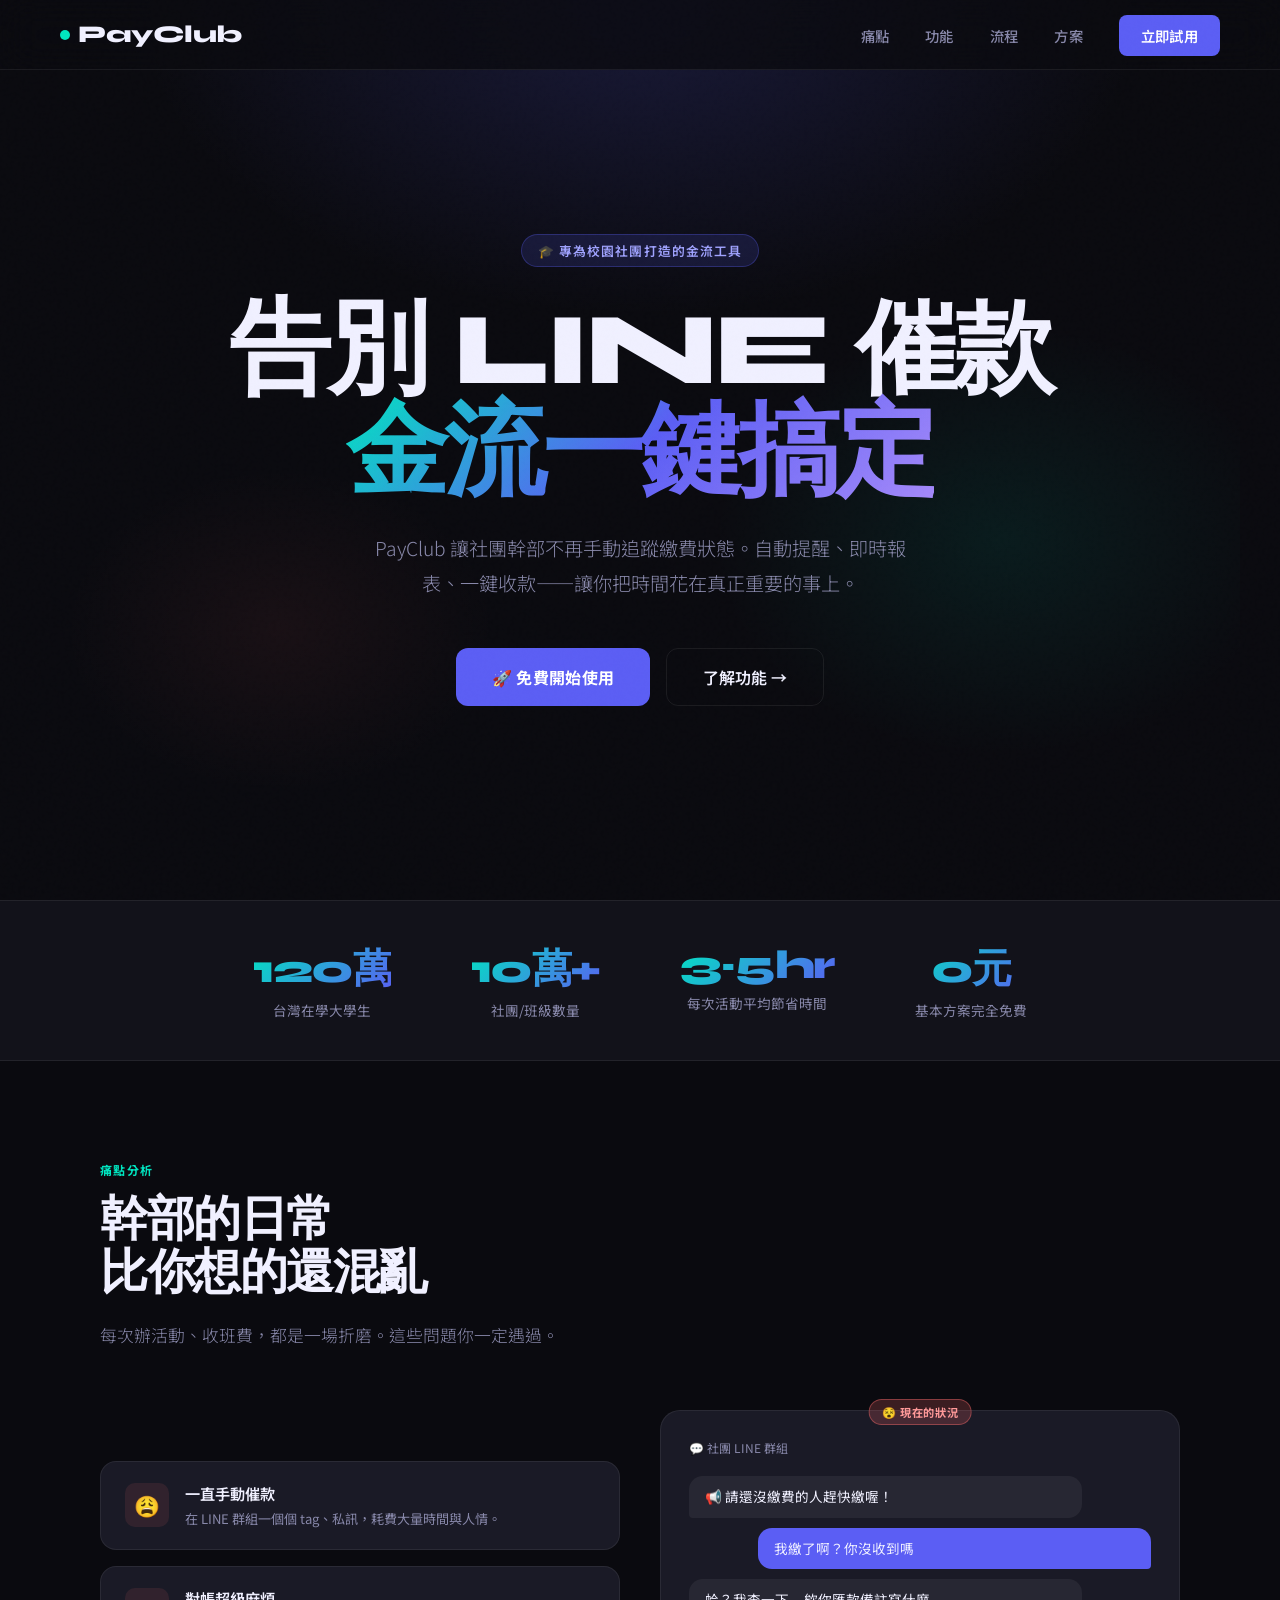
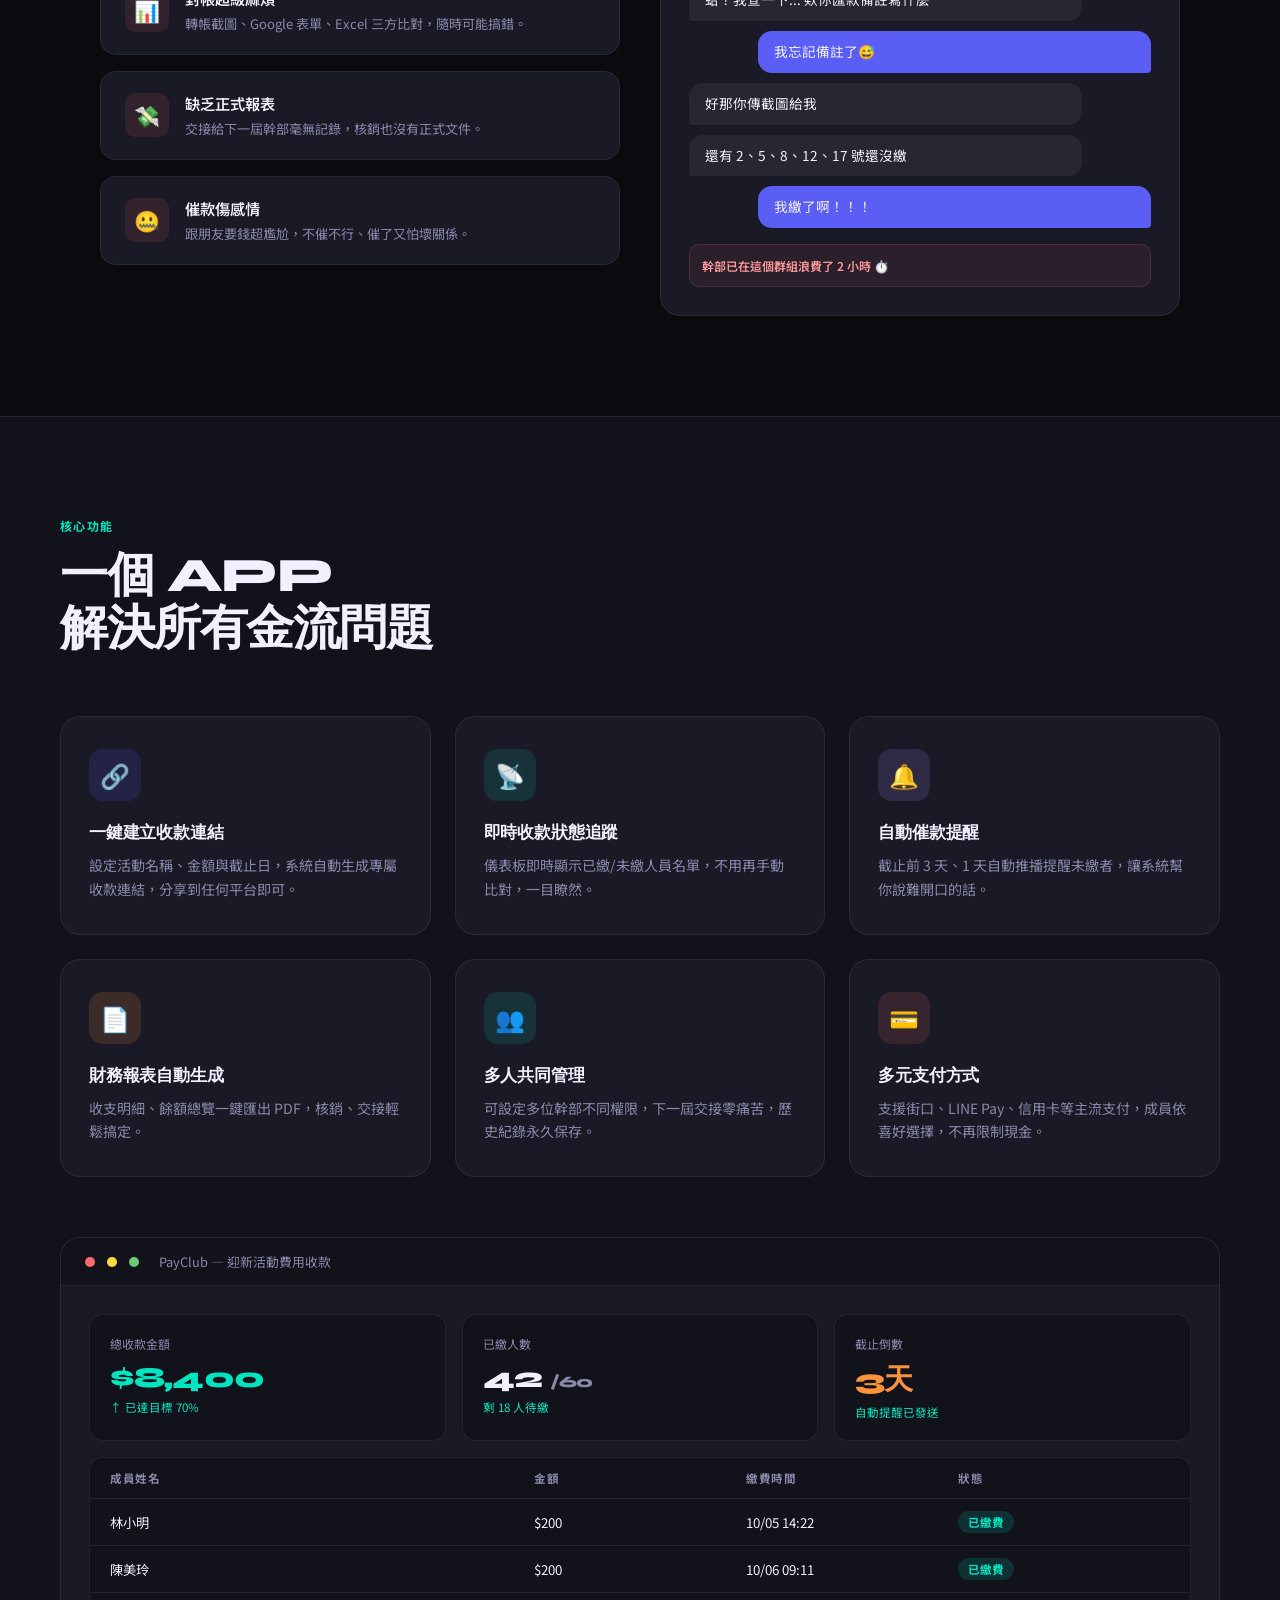
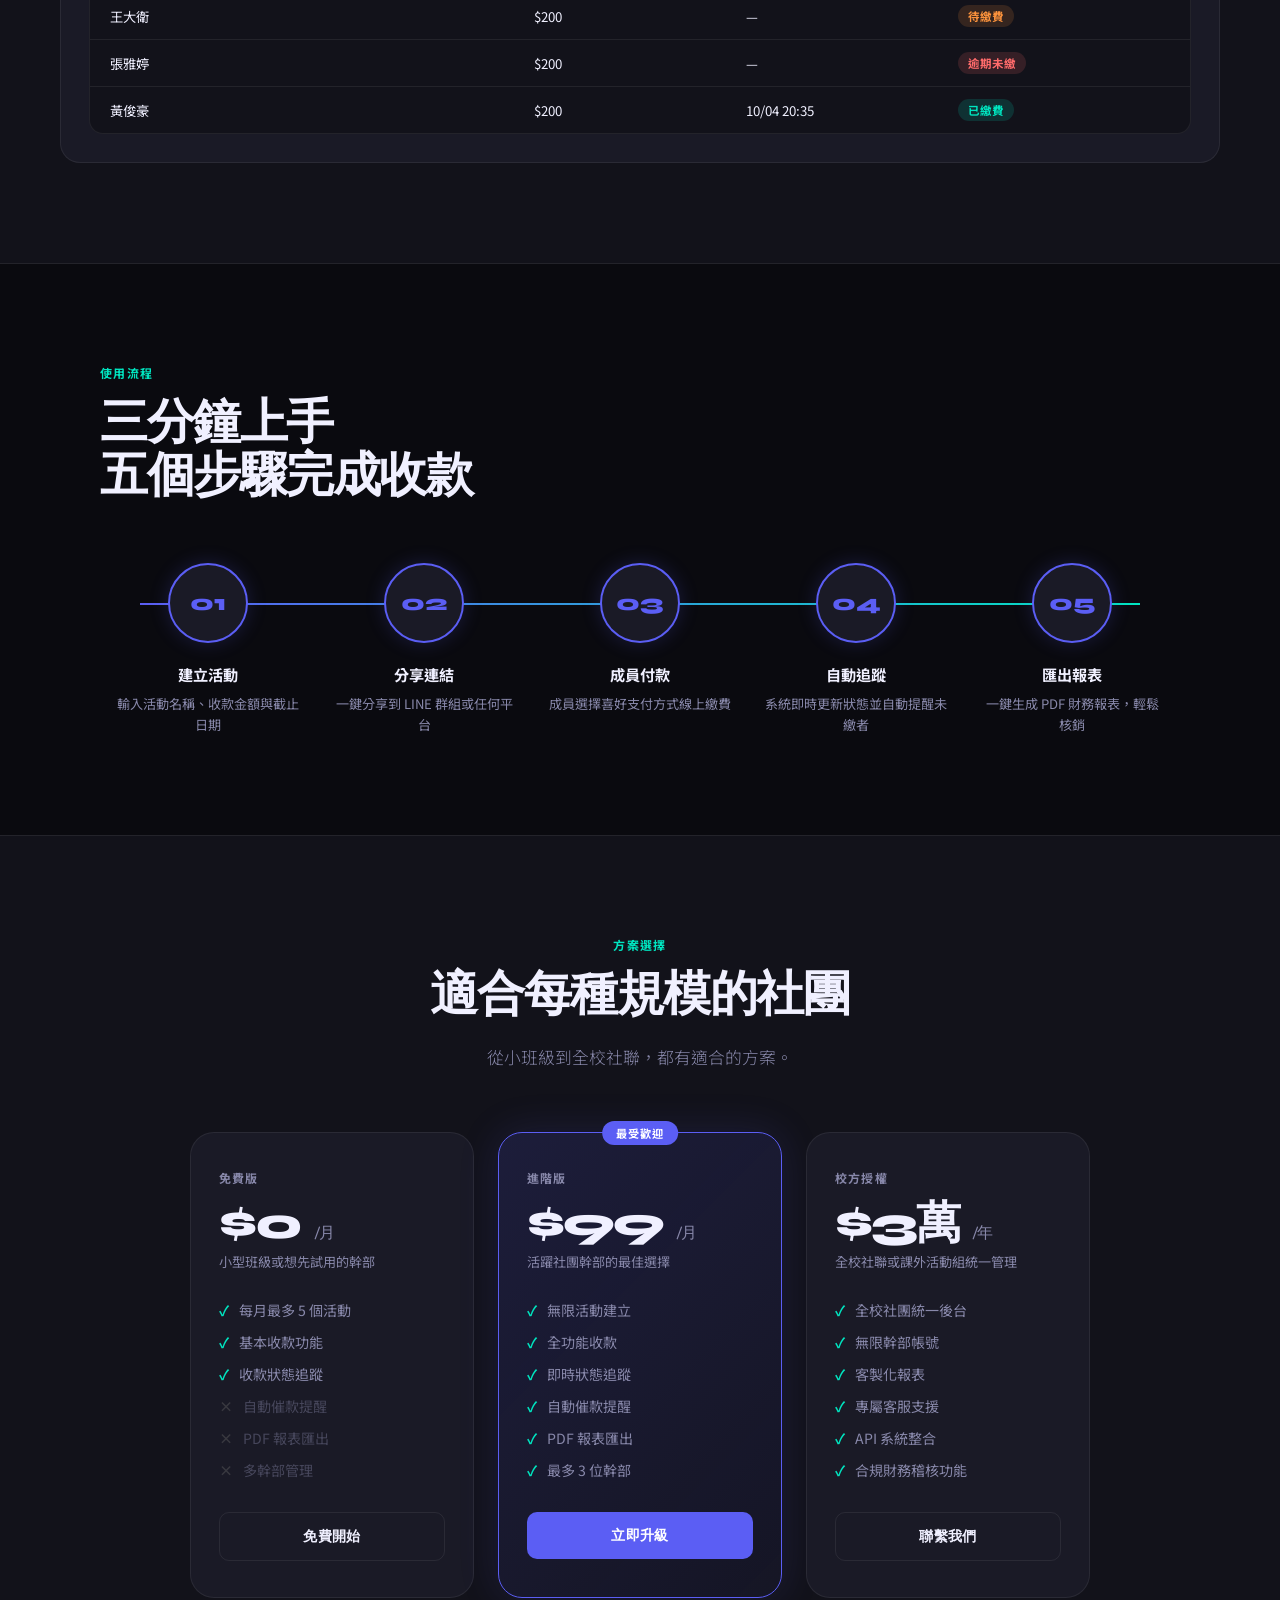
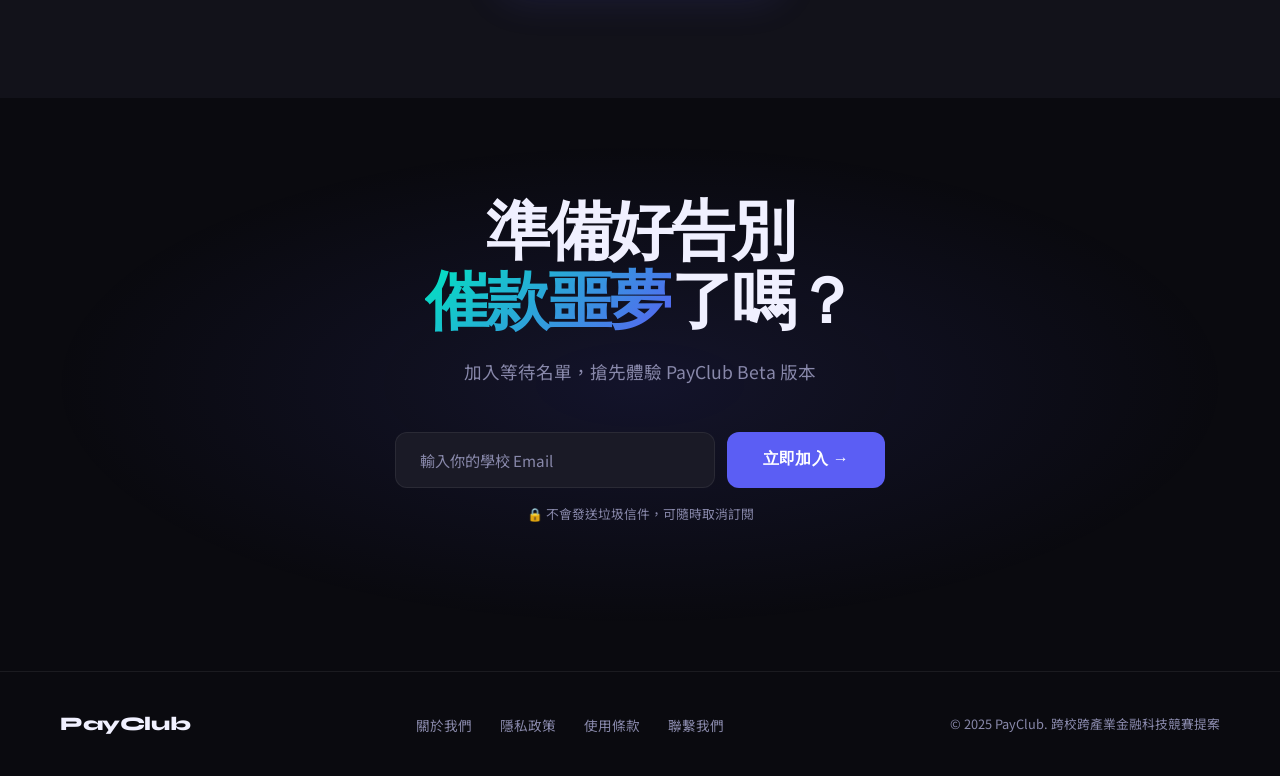
==== index.html @ dec91dd1 "Rename payclub.html to index.html" ====
<!DOCTYPE html>
<html lang="zh-TW">
<head>
<meta charset="UTF-8">
<meta name="viewport" content="width=device-width, initial-scale=1.0">
<title>PayClub — 校園團體金流管理</title>
<link href="https://fonts.googleapis.com/css2?family=Syne:wght@400;600;700;800&family=Noto+Sans+TC:wght@300;400;500;700&display=swap" rel="stylesheet">
<style>
  :root {
    --bg: #0a0a0f;
    --surface: #12121a;
    --card: #1a1a26;
    --accent: #5b5ef4;
    --accent2: #00e5c0;
    --accent3: #ff6b6b;
    --text: #f0f0ff;
    --muted: #8888aa;
    --border: rgba(255,255,255,0.07);
  }

  * { margin: 0; padding: 0; box-sizing: border-box; }

  html { scroll-behavior: smooth; }

  body {
    background: var(--bg);
    color: var(--text);
    font-family: 'Noto Sans TC', sans-serif;
    overflow-x: hidden;
  }

  /* ── NOISE OVERLAY ── */
  body::before {
    content: '';
    position: fixed;
    inset: 0;
    background-image: url("data:image/svg+xml,%3Csvg viewBox='0 0 256 256' xmlns='http://www.w3.org/2000/svg'%3E%3Cfilter id='noise'%3E%3CfeTurbulence type='fractalNoise' baseFrequency='0.9' numOctaves='4' stitchTiles='stitch'/%3E%3C/filter%3E%3Crect width='100%25' height='100%25' filter='url(%23noise)' opacity='0.04'/%3E%3C/svg%3E");
    pointer-events: none;
    z-index: 9999;
    opacity: 0.4;
  }

  /* ── NAV ── */
  nav {
    position: fixed;
    top: 0; left: 0; right: 0;
    z-index: 100;
    display: flex;
    align-items: center;
    justify-content: space-between;
    padding: 20px 60px;
    background: rgba(10,10,15,0.8);
    backdrop-filter: blur(20px);
    border-bottom: 1px solid var(--border);
  }

  .logo {
    font-family: 'Syne', sans-serif;
    font-weight: 800;
    font-size: 1.5rem;
    letter-spacing: -0.02em;
    display: flex;
    align-items: center;
    gap: 8px;
  }

  .logo-dot {
    width: 10px; height: 10px;
    background: var(--accent2);
    border-radius: 50%;
    animation: pulse 2s ease-in-out infinite;
  }

  @keyframes pulse {
    0%, 100% { transform: scale(1); opacity: 1; }
    50% { transform: scale(1.4); opacity: 0.7; }
  }

  nav ul {
    display: flex;
    gap: 36px;
    list-style: none;
  }

  nav a {
    color: var(--muted);
    text-decoration: none;
    font-size: 0.9rem;
    font-weight: 500;
    transition: color 0.2s;
    letter-spacing: 0.02em;
  }

  nav a:hover { color: var(--text); }

  .nav-cta {
    background: var(--accent);
    color: #fff !important;
    padding: 10px 22px;
    border-radius: 8px;
    font-weight: 600 !important;
    transition: background 0.2s, transform 0.15s !important;
  }

  .nav-cta:hover {
    background: #7b7ef8 !important;
    transform: translateY(-1px);
  }

  /* ── HERO ── */
  .hero {
    min-height: 100vh;
    display: flex;
    flex-direction: column;
    align-items: center;
    justify-content: center;
    text-align: center;
    padding: 120px 40px 80px;
    position: relative;
    overflow: hidden;
  }

  .hero-bg {
    position: absolute;
    inset: 0;
    background:
      radial-gradient(ellipse 60% 50% at 50% 0%, rgba(91,94,244,0.18) 0%, transparent 70%),
      radial-gradient(ellipse 40% 40% at 80% 60%, rgba(0,229,192,0.08) 0%, transparent 60%),
      radial-gradient(ellipse 30% 30% at 20% 70%, rgba(255,107,107,0.06) 0%, transparent 60%);
  }

  .hero-tag {
    display: inline-flex;
    align-items: center;
    gap: 8px;
    background: rgba(91,94,244,0.15);
    border: 1px solid rgba(91,94,244,0.3);
    border-radius: 100px;
    padding: 6px 16px;
    font-size: 0.8rem;
    color: #a0a3ff;
    letter-spacing: 0.08em;
    text-transform: uppercase;
    font-weight: 600;
    margin-bottom: 32px;
    animation: fadeUp 0.8s ease both;
  }

  .hero h1 {
    font-family: 'Syne', sans-serif;
    font-size: clamp(3rem, 8vw, 6.5rem);
    font-weight: 800;
    line-height: 1.0;
    letter-spacing: -0.04em;
    margin-bottom: 28px;
    animation: fadeUp 0.8s 0.1s ease both;
  }

  .hero h1 span {
    background: linear-gradient(135deg, var(--accent2) 0%, var(--accent) 50%, #a78bfa 100%);
    -webkit-background-clip: text;
    -webkit-text-fill-color: transparent;
    background-clip: text;
  }

  .hero p {
    font-size: clamp(1rem, 2vw, 1.2rem);
    color: var(--muted);
    max-width: 560px;
    line-height: 1.8;
    margin-bottom: 48px;
    font-weight: 300;
    animation: fadeUp 0.8s 0.2s ease both;
  }

  .hero-btns {
    display: flex;
    gap: 16px;
    flex-wrap: wrap;
    justify-content: center;
    animation: fadeUp 0.8s 0.3s ease both;
  }

  .btn-primary {
    background: var(--accent);
    color: #fff;
    padding: 16px 36px;
    border-radius: 12px;
    font-size: 1rem;
    font-weight: 700;
    text-decoration: none;
    letter-spacing: 0.02em;
    transition: all 0.2s;
    border: none;
    cursor: pointer;
    display: inline-flex;
    align-items: center;
    gap: 8px;
  }

  .btn-primary:hover {
    background: #7b7ef8;
    transform: translateY(-2px);
    box-shadow: 0 12px 32px rgba(91,94,244,0.4);
  }

  .btn-secondary {
    background: transparent;
    color: var(--text);
    padding: 16px 36px;
    border-radius: 12px;
    font-size: 1rem;
    font-weight: 600;
    text-decoration: none;
    border: 1px solid var(--border);
    transition: all 0.2s;
    cursor: pointer;
    display: inline-flex;
    align-items: center;
    gap: 8px;
  }

  .btn-secondary:hover {
    border-color: rgba(255,255,255,0.2);
    background: rgba(255,255,255,0.04);
    transform: translateY(-2px);
  }

  /* ── STATS STRIP ── */
  .stats {
    border-top: 1px solid var(--border);
    border-bottom: 1px solid var(--border);
    background: var(--surface);
    padding: 40px 60px;
    display: flex;
    justify-content: center;
    gap: 80px;
    flex-wrap: wrap;
  }

  .stat {
    text-align: center;
    animation: fadeUp 0.8s ease both;
  }

  .stat-num {
    font-family: 'Syne', sans-serif;
    font-size: 2.5rem;
    font-weight: 800;
    letter-spacing: -0.04em;
    background: linear-gradient(135deg, var(--accent2), var(--accent));
    -webkit-background-clip: text;
    -webkit-text-fill-color: transparent;
    background-clip: text;
  }

  .stat-label {
    font-size: 0.85rem;
    color: var(--muted);
    margin-top: 4px;
    font-weight: 400;
  }

  /* ── SECTION ── */
  section {
    padding: 100px 60px;
    max-width: 1200px;
    margin: 0 auto;
  }

  .section-tag {
    font-size: 0.75rem;
    letter-spacing: 0.12em;
    text-transform: uppercase;
    color: var(--accent2);
    font-weight: 700;
    margin-bottom: 16px;
    display: block;
  }

  .section-title {
    font-family: 'Syne', sans-serif;
    font-size: clamp(2rem, 4vw, 3rem);
    font-weight: 800;
    letter-spacing: -0.03em;
    line-height: 1.1;
    margin-bottom: 20px;
  }

  .section-sub {
    font-size: 1.05rem;
    color: var(--muted);
    line-height: 1.8;
    max-width: 520px;
    font-weight: 300;
  }

  /* ── PROBLEM SECTION ── */
  .problem-grid {
    display: grid;
    grid-template-columns: 1fr 1fr;
    gap: 40px;
    margin-top: 60px;
    align-items: center;
  }

  .pain-cards {
    display: flex;
    flex-direction: column;
    gap: 16px;
  }

  .pain-card {
    background: var(--card);
    border: 1px solid var(--border);
    border-radius: 16px;
    padding: 20px 24px;
    display: flex;
    align-items: center;
    gap: 16px;
    transition: border-color 0.2s, transform 0.2s;
  }

  .pain-card:hover {
    border-color: rgba(255,107,107,0.3);
    transform: translateX(4px);
  }

  .pain-icon {
    width: 44px; height: 44px;
    background: rgba(255,107,107,0.1);
    border-radius: 10px;
    display: flex;
    align-items: center;
    justify-content: center;
    font-size: 1.3rem;
    flex-shrink: 0;
  }

  .pain-card h4 {
    font-size: 0.95rem;
    font-weight: 600;
    margin-bottom: 4px;
  }

  .pain-card p {
    font-size: 0.82rem;
    color: var(--muted);
    line-height: 1.6;
  }

  .mock-chat {
    background: var(--card);
    border: 1px solid var(--border);
    border-radius: 20px;
    padding: 28px;
    position: relative;
  }

  .mock-chat-header {
    font-size: 0.75rem;
    color: var(--muted);
    margin-bottom: 20px;
    display: flex;
    align-items: center;
    gap: 8px;
  }

  .chat-bubble {
    border-radius: 14px;
    padding: 10px 16px;
    font-size: 0.85rem;
    line-height: 1.6;
    margin-bottom: 10px;
    max-width: 85%;
  }

  .bubble-left {
    background: rgba(255,255,255,0.06);
    align-self: flex-start;
    border-bottom-left-radius: 4px;
  }

  .bubble-right {
    background: var(--accent);
    align-self: flex-end;
    margin-left: auto;
    border-bottom-right-radius: 4px;
  }

  .chat-label {
    font-size: 0.7rem;
    color: var(--muted);
    margin-bottom: 4px;
  }

  .chaos-label {
    position: absolute;
    top: -12px;
    left: 50%;
    transform: translateX(-50%);
    background: rgba(255,107,107,0.2);
    border: 1px solid rgba(255,107,107,0.4);
    color: #ff9999;
    font-size: 0.7rem;
    font-weight: 700;
    letter-spacing: 0.06em;
    padding: 4px 12px;
    border-radius: 100px;
    text-transform: uppercase;
    white-space: nowrap;
  }

  /* ── FEATURES ── */
  .features-section {
    background: var(--surface);
    border-top: 1px solid var(--border);
    border-bottom: 1px solid var(--border);
    padding: 100px 60px;
  }

  .features-inner {
    max-width: 1200px;
    margin: 0 auto;
  }

  .features-grid {
    display: grid;
    grid-template-columns: repeat(3, 1fr);
    gap: 24px;
    margin-top: 60px;
  }

  .feature-card {
    background: var(--card);
    border: 1px solid var(--border);
    border-radius: 20px;
    padding: 32px 28px;
    transition: all 0.3s;
    position: relative;
    overflow: hidden;
  }

  .feature-card::before {
    content: '';
    position: absolute;
    top: 0; left: 0; right: 0;
    height: 2px;
    background: linear-gradient(90deg, var(--accent), var(--accent2));
    opacity: 0;
    transition: opacity 0.3s;
  }

  .feature-card:hover {
    border-color: rgba(91,94,244,0.3);
    transform: translateY(-4px);
    box-shadow: 0 20px 40px rgba(0,0,0,0.3);
  }

  .feature-card:hover::before {
    opacity: 1;
  }

  .feat-icon {
    width: 52px; height: 52px;
    border-radius: 14px;
    display: flex;
    align-items: center;
    justify-content: center;
    font-size: 1.5rem;
    margin-bottom: 20px;
  }

  .feat-icon.blue { background: rgba(91,94,244,0.15); }
  .feat-icon.green { background: rgba(0,229,192,0.12); }
  .feat-icon.purple { background: rgba(167,139,250,0.15); }
  .feat-icon.orange { background: rgba(251,146,60,0.15); }
  .feat-icon.red { background: rgba(255,107,107,0.12); }
  .feat-icon.cyan { background: rgba(0,229,192,0.12); }

  .feature-card h3 {
    font-family: 'Syne', sans-serif;
    font-size: 1.05rem;
    font-weight: 700;
    margin-bottom: 10px;
    letter-spacing: -0.01em;
  }

  .feature-card p {
    font-size: 0.88rem;
    color: var(--muted);
    line-height: 1.7;
  }

  /* ── FLOW ── */
  .flow-section {
    padding: 100px 60px;
    max-width: 1200px;
    margin: 0 auto;
  }

  .flow-steps {
    display: flex;
    gap: 0;
    margin-top: 60px;
    position: relative;
  }

  .flow-steps::before {
    content: '';
    position: absolute;
    top: 40px;
    left: 40px;
    right: 40px;
    height: 2px;
    background: linear-gradient(90deg, var(--accent), var(--accent2));
    z-index: 0;
  }

  .flow-step {
    flex: 1;
    text-align: center;
    padding: 0 16px;
    position: relative;
    z-index: 1;
  }

  .step-num {
    width: 80px; height: 80px;
    border-radius: 50%;
    background: var(--card);
    border: 2px solid var(--accent);
    display: flex;
    align-items: center;
    justify-content: center;
    font-family: 'Syne', sans-serif;
    font-weight: 800;
    font-size: 1.4rem;
    color: var(--accent);
    margin: 0 auto 20px;
    box-shadow: 0 0 20px rgba(91,94,244,0.2);
    transition: all 0.3s;
  }

  .flow-step:hover .step-num {
    background: var(--accent);
    color: #fff;
    box-shadow: 0 0 30px rgba(91,94,244,0.5);
  }

  .flow-step h4 {
    font-size: 0.95rem;
    font-weight: 700;
    margin-bottom: 8px;
  }

  .flow-step p {
    font-size: 0.82rem;
    color: var(--muted);
    line-height: 1.6;
  }

  /* ── PRICING ── */
  .pricing-section {
    background: var(--surface);
    border-top: 1px solid var(--border);
    padding: 100px 60px;
  }

  .pricing-inner {
    max-width: 900px;
    margin: 0 auto;
    text-align: center;
  }

  .pricing-grid {
    display: grid;
    grid-template-columns: 1fr 1fr 1fr;
    gap: 24px;
    margin-top: 60px;
    text-align: left;
  }

  .price-card {
    background: var(--card);
    border: 1px solid var(--border);
    border-radius: 24px;
    padding: 36px 28px;
    transition: all 0.3s;
    position: relative;
  }

  .price-card.featured {
    border-color: var(--accent);
    background: linear-gradient(135deg, rgba(91,94,244,0.15), rgba(91,94,244,0.05));
    box-shadow: 0 0 40px rgba(91,94,244,0.15);
  }

  .price-badge {
    position: absolute;
    top: -12px;
    left: 50%;
    transform: translateX(-50%);
    background: var(--accent);
    color: #fff;
    font-size: 0.7rem;
    font-weight: 700;
    letter-spacing: 0.08em;
    text-transform: uppercase;
    padding: 4px 14px;
    border-radius: 100px;
    white-space: nowrap;
  }

  .price-tier {
    font-size: 0.75rem;
    letter-spacing: 0.1em;
    text-transform: uppercase;
    color: var(--muted);
    font-weight: 700;
    margin-bottom: 16px;
  }

  .price-amount {
    font-family: 'Syne', sans-serif;
    font-size: 2.8rem;
    font-weight: 800;
    letter-spacing: -0.04em;
    line-height: 1;
    margin-bottom: 4px;
  }

  .price-amount span {
    font-size: 1rem;
    font-weight: 400;
    color: var(--muted);
  }

  .price-desc {
    font-size: 0.82rem;
    color: var(--muted);
    margin-bottom: 28px;
    line-height: 1.6;
  }

  .price-features {
    list-style: none;
    display: flex;
    flex-direction: column;
    gap: 12px;
    margin-bottom: 32px;
  }

  .price-features li {
    font-size: 0.88rem;
    display: flex;
    align-items: center;
    gap: 10px;
    color: var(--muted);
  }

  .price-features li::before {
    content: '✓';
    color: var(--accent2);
    font-weight: 700;
    flex-shrink: 0;
  }

  .price-features li.inactive { opacity: 0.4; }
  .price-features li.inactive::before { content: '×'; color: #666; }

  .btn-price {
    width: 100%;
    padding: 14px;
    border-radius: 10px;
    font-size: 0.9rem;
    font-weight: 700;
    cursor: pointer;
    text-align: center;
    letter-spacing: 0.02em;
    border: none;
    transition: all 0.2s;
  }

  .btn-price.outline {
    background: transparent;
    border: 1px solid var(--border);
    color: var(--text);
  }

  .btn-price.outline:hover {
    border-color: rgba(255,255,255,0.2);
    background: rgba(255,255,255,0.04);
  }

  .btn-price.solid {
    background: var(--accent);
    color: #fff;
  }

  .btn-price.solid:hover {
    background: #7b7ef8;
    box-shadow: 0 8px 24px rgba(91,94,244,0.4);
    transform: translateY(-1px);
  }

  /* ── CTA ── */
  .cta-section {
    padding: 100px 60px;
    text-align: center;
    position: relative;
    overflow: hidden;
  }

  .cta-bg {
    position: absolute;
    inset: 0;
    background: radial-gradient(ellipse 70% 60% at 50% 50%, rgba(91,94,244,0.12) 0%, transparent 70%);
  }

  .cta-section h2 {
    font-family: 'Syne', sans-serif;
    font-size: clamp(2.5rem, 5vw, 4rem);
    font-weight: 800;
    letter-spacing: -0.04em;
    margin-bottom: 20px;
    position: relative;
    line-height: 1.1;
  }

  .cta-section p {
    font-size: 1.1rem;
    color: var(--muted);
    margin-bottom: 48px;
    position: relative;
  }

  .email-form {
    display: flex;
    gap: 12px;
    justify-content: center;
    flex-wrap: wrap;
    position: relative;
  }

  .email-input {
    background: var(--card);
    border: 1px solid var(--border);
    border-radius: 12px;
    padding: 16px 24px;
    color: var(--text);
    font-size: 0.95rem;
    width: 320px;
    outline: none;
    transition: border-color 0.2s;
    font-family: 'Noto Sans TC', sans-serif;
  }

  .email-input::placeholder { color: var(--muted); }

  .email-input:focus {
    border-color: var(--accent);
  }

  /* ── FOOTER ── */
  footer {
    border-top: 1px solid var(--border);
    padding: 40px 60px;
    display: flex;
    align-items: center;
    justify-content: space-between;
    flex-wrap: wrap;
    gap: 20px;
  }

  .footer-logo {
    font-family: 'Syne', sans-serif;
    font-weight: 800;
    font-size: 1.2rem;
    letter-spacing: -0.02em;
  }

  .footer-links {
    display: flex;
    gap: 28px;
    list-style: none;
  }

  .footer-links a {
    color: var(--muted);
    text-decoration: none;
    font-size: 0.85rem;
    transition: color 0.2s;
  }

  .footer-links a:hover { color: var(--text); }

  .footer-copy {
    font-size: 0.8rem;
    color: var(--muted);
  }

  /* ── ANIMATIONS ── */
  @keyframes fadeUp {
    from { opacity: 0; transform: translateY(24px); }
    to { opacity: 1; transform: translateY(0); }
  }

  .reveal {
    opacity: 0;
    transform: translateY(32px);
    transition: all 0.7s cubic-bezier(0.16, 1, 0.3, 1);
  }

  .reveal.visible {
    opacity: 1;
    transform: translateY(0);
  }

  /* ── DASHBOARD MOCK ── */
  .dashboard-mock {
    background: var(--card);
    border: 1px solid var(--border);
    border-radius: 20px;
    overflow: hidden;
    margin-top: 60px;
  }

  .mock-topbar {
    background: var(--surface);
    border-bottom: 1px solid var(--border);
    padding: 14px 24px;
    display: flex;
    align-items: center;
    gap: 12px;
  }

  .mock-dot { width: 10px; height: 10px; border-radius: 50%; }

  .mock-body {
    padding: 28px;
    display: grid;
    grid-template-columns: 1fr 1fr 1fr;
    gap: 16px;
  }

  .mock-stat-card {
    background: var(--surface);
    border: 1px solid var(--border);
    border-radius: 14px;
    padding: 20px;
  }

  .mock-stat-label {
    font-size: 0.75rem;
    color: var(--muted);
    margin-bottom: 8px;
  }

  .mock-stat-val {
    font-family: 'Syne', sans-serif;
    font-size: 1.8rem;
    font-weight: 800;
    letter-spacing: -0.03em;
  }

  .mock-stat-sub {
    font-size: 0.72rem;
    color: var(--accent2);
    margin-top: 4px;
  }

  .mock-table {
    grid-column: 1 / -1;
    background: var(--surface);
    border: 1px solid var(--border);
    border-radius: 14px;
    overflow: hidden;
  }

  .mock-table-header {
    display: grid;
    grid-template-columns: 2fr 1fr 1fr 1fr;
    padding: 12px 20px;
    border-bottom: 1px solid var(--border);
    font-size: 0.72rem;
    color: var(--muted);
    font-weight: 700;
    letter-spacing: 0.06em;
    text-transform: uppercase;
  }

  .mock-table-row {
    display: grid;
    grid-template-columns: 2fr 1fr 1fr 1fr;
    padding: 12px 20px;
    border-bottom: 1px solid var(--border);
    font-size: 0.83rem;
    align-items: center;
    transition: background 0.15s;
  }

  .mock-table-row:last-child { border-bottom: none; }
  .mock-table-row:hover { background: rgba(255,255,255,0.02); }

  .status-badge {
    display: inline-block;
    padding: 3px 10px;
    border-radius: 100px;
    font-size: 0.72rem;
    font-weight: 700;
  }

  .status-paid { background: rgba(0,229,192,0.15); color: var(--accent2); }
  .status-pending { background: rgba(251,146,60,0.15); color: #fb923c; }
  .status-overdue { background: rgba(255,107,107,0.15); color: var(--accent3); }

  /* responsive */
  @media (max-width: 768px) {
    nav { padding: 16px 24px; }
    nav ul { display: none; }
    section { padding: 60px 24px; }
    .features-section { padding: 60px 24px; }
    .flow-section { padding: 60px 24px; }
    .pricing-section { padding: 60px 24px; }
    .cta-section { padding: 60px 24px; }
    .stats { padding: 32px 24px; gap: 40px; }
    footer { padding: 32px 24px; }
    .problem-grid { grid-template-columns: 1fr; }
    .features-grid { grid-template-columns: 1fr; }
    .flow-steps { flex-direction: column; }
    .flow-steps::before { display: none; }
    .pricing-grid { grid-template-columns: 1fr; }
    .mock-body { grid-template-columns: 1fr; }
    .mock-table { display: none; }
  }
</style>
</head>
<body>

<!-- NAV -->
<nav>
  <div class="logo">
    <div class="logo-dot"></div>
    PayClub
  </div>
  <ul>
    <li><a href="#problem">痛點</a></li>
    <li><a href="#features">功能</a></li>
    <li><a href="#how">流程</a></li>
    <li><a href="#pricing">方案</a></li>
    <li><a href="#cta" class="nav-cta">立即試用</a></li>
  </ul>
</nav>

<!-- HERO -->
<section class="hero">
  <div class="hero-bg"></div>
  <div class="hero-tag">🎓 專為校園社團打造的金流工具</div>
  <h1>
    告別 LINE 催款<br>
    <span>金流一鍵搞定</span>
  </h1>
  <p>PayClub 讓社團幹部不再手動追蹤繳費狀態。自動提醒、即時報表、一鍵收款——讓你把時間花在真正重要的事上。</p>
  <div class="hero-btns">
    <a href="#cta" class="btn-primary">🚀 免費開始使用</a>
    <a href="#features" class="btn-secondary">了解功能 →</a>
  </div>
</section>

<!-- STATS -->
<div class="stats">
  <div class="stat reveal">
    <div class="stat-num">120萬</div>
    <div class="stat-label">台灣在學大學生</div>
  </div>
  <div class="stat reveal">
    <div class="stat-num">10萬+</div>
    <div class="stat-label">社團/班級數量</div>
  </div>
  <div class="stat reveal">
    <div class="stat-num">3~5hr</div>
    <div class="stat-label">每次活動平均節省時間</div>
  </div>
  <div class="stat reveal">
    <div class="stat-num">0元</div>
    <div class="stat-label">基本方案完全免費</div>
  </div>
</div>

<!-- PROBLEM -->
<section id="problem">
  <span class="section-tag">痛點分析</span>
  <h2 class="section-title">幹部的日常<br>比你想的還混亂</h2>
  <p class="section-sub">每次辦活動、收班費，都是一場折磨。這些問題你一定遇過。</p>

  <div class="problem-grid reveal">
    <div class="pain-cards">
      <div class="pain-card">
        <div class="pain-icon">😩</div>
        <div>
          <h4>一直手動催款</h4>
          <p>在 LINE 群組一個個 tag、私訊，耗費大量時間與人情。</p>
        </div>
      </div>
      <div class="pain-card">
        <div class="pain-icon">📊</div>
        <div>
          <h4>對帳超級麻煩</h4>
          <p>轉帳截圖、Google 表單、Excel 三方比對，隨時可能搞錯。</p>
        </div>
      </div>
      <div class="pain-card">
        <div class="pain-icon">💸</div>
        <div>
          <h4>缺乏正式報表</h4>
          <p>交接給下一屆幹部毫無記錄，核銷也沒有正式文件。</p>
        </div>
      </div>
      <div class="pain-card">
        <div class="pain-icon">🤐</div>
        <div>
          <h4>催款傷感情</h4>
          <p>跟朋友要錢超尷尬，不催不行、催了又怕壞關係。</p>
        </div>
      </div>
    </div>

    <div class="mock-chat">
      <div class="chaos-label">😵 現在的狀況</div>
      <div class="mock-chat-header">💬 社團 LINE 群組</div>
      <div class="chat-bubble bubble-left">📢 請還沒繳費的人趕快繳喔！</div>
      <div class="chat-bubble bubble-right">我繳了啊？你沒收到嗎</div>
      <div class="chat-bubble bubble-left">蛤？我查一下... 欸你匯款備註寫什麼</div>
      <div class="chat-bubble bubble-right">我忘記備註了😅</div>
      <div class="chat-bubble bubble-left">好那你傳截圖給我</div>
      <div class="chat-bubble bubble-left">還有 2、5、8、12、17 號還沒繳</div>
      <div class="chat-bubble bubble-right">我繳了啊！！！</div>
      <div style="margin-top: 16px; padding: 12px; background: rgba(255,107,107,0.08); border-radius: 10px; border: 1px solid rgba(255,107,107,0.15);">
        <div style="font-size: 0.75rem; color: #ff9999; font-weight: 600;">幹部已在這個群組浪費了 2 小時 ⏱️</div>
      </div>
    </div>
  </div>
</section>

<!-- FEATURES -->
<div class="features-section" id="features">
  <div class="features-inner">
    <span class="section-tag">核心功能</span>
    <h2 class="section-title">一個 APP<br>解決所有金流問題</h2>

    <div class="features-grid">
      <div class="feature-card reveal">
        <div class="feat-icon blue">🔗</div>
        <h3>一鍵建立收款連結</h3>
        <p>設定活動名稱、金額與截止日，系統自動生成專屬收款連結，分享到任何平台即可。</p>
      </div>
      <div class="feature-card reveal">
        <div class="feat-icon green">📡</div>
        <h3>即時收款狀態追蹤</h3>
        <p>儀表板即時顯示已繳/未繳人員名單，不用再手動比對，一目瞭然。</p>
      </div>
      <div class="feature-card reveal">
        <div class="feat-icon purple">🔔</div>
        <h3>自動催款提醒</h3>
        <p>截止前 3 天、1 天自動推播提醒未繳者，讓系統幫你說難開口的話。</p>
      </div>
      <div class="feature-card reveal">
        <div class="feat-icon orange">📄</div>
        <h3>財務報表自動生成</h3>
        <p>收支明細、餘額總覽一鍵匯出 PDF，核銷、交接輕鬆搞定。</p>
      </div>
      <div class="feature-card reveal">
        <div class="feat-icon cyan">👥</div>
        <h3>多人共同管理</h3>
        <p>可設定多位幹部不同權限，下一屆交接零痛苦，歷史紀錄永久保存。</p>
      </div>
      <div class="feature-card reveal">
        <div class="feat-icon red">💳</div>
        <h3>多元支付方式</h3>
        <p>支援街口、LINE Pay、信用卡等主流支付，成員依喜好選擇，不再限制現金。</p>
      </div>
    </div>

    <!-- Dashboard Mock -->
    <div class="dashboard-mock reveal">
      <div class="mock-topbar">
        <div class="mock-dot" style="background:#ff6b6b"></div>
        <div class="mock-dot" style="background:#ffd93d"></div>
        <div class="mock-dot" style="background:#6bcb77"></div>
        <span style="font-size:0.8rem; color:var(--muted); margin-left:8px;">PayClub — 迎新活動費用收款</span>
      </div>
      <div class="mock-body">
        <div class="mock-stat-card">
          <div class="mock-stat-label">總收款金額</div>
          <div class="mock-stat-val" style="color:var(--accent2)">$8,400</div>
          <div class="mock-stat-sub">↑ 已達目標 70%</div>
        </div>
        <div class="mock-stat-card">
          <div class="mock-stat-label">已繳人數</div>
          <div class="mock-stat-val">42 <span style="font-size:1rem;color:var(--muted)">/60</span></div>
          <div class="mock-stat-sub">剩 18 人待繳</div>
        </div>
        <div class="mock-stat-card">
          <div class="mock-stat-label">截止倒數</div>
          <div class="mock-stat-val" style="color:#fb923c">3天</div>
          <div class="mock-stat-sub">自動提醒已發送</div>
        </div>
        <div class="mock-table">
          <div class="mock-table-header">
            <span>成員姓名</span>
            <span>金額</span>
            <span>繳費時間</span>
            <span>狀態</span>
          </div>
          <div class="mock-table-row">
            <span>林小明</span>
            <span>$200</span>
            <span>10/05 14:22</span>
            <span><span class="status-badge status-paid">已繳費</span></span>
          </div>
          <div class="mock-table-row">
            <span>陳美玲</span>
            <span>$200</span>
            <span>10/06 09:11</span>
            <span><span class="status-badge status-paid">已繳費</span></span>
          </div>
          <div class="mock-table-row">
            <span>王大衛</span>
            <span>$200</span>
            <span>—</span>
            <span><span class="status-badge status-pending">待繳費</span></span>
          </div>
          <div class="mock-table-row">
            <span>張雅婷</span>
            <span>$200</span>
            <span>—</span>
            <span><span class="status-badge status-overdue">逾期未繳</span></span>
          </div>
          <div class="mock-table-row">
            <span>黃俊豪</span>
            <span>$200</span>
            <span>10/04 20:35</span>
            <span><span class="status-badge status-paid">已繳費</span></span>
          </div>
        </div>
      </div>
    </div>
  </div>
</div>

<!-- FLOW -->
<section class="flow-section" id="how">
  <span class="section-tag">使用流程</span>
  <h2 class="section-title">三分鐘上手<br>五個步驟完成收款</h2>

  <div class="flow-steps reveal">
    <div class="flow-step">
      <div class="step-num">01</div>
      <h4>建立活動</h4>
      <p>輸入活動名稱、收款金額與截止日期</p>
    </div>
    <div class="flow-step">
      <div class="step-num">02</div>
      <h4>分享連結</h4>
      <p>一鍵分享到 LINE 群組或任何平台</p>
    </div>
    <div class="flow-step">
      <div class="step-num">03</div>
      <h4>成員付款</h4>
      <p>成員選擇喜好支付方式線上繳費</p>
    </div>
    <div class="flow-step">
      <div class="step-num">04</div>
      <h4>自動追蹤</h4>
      <p>系統即時更新狀態並自動提醒未繳者</p>
    </div>
    <div class="flow-step">
      <div class="step-num">05</div>
      <h4>匯出報表</h4>
      <p>一鍵生成 PDF 財務報表，輕鬆核銷</p>
    </div>
  </div>
</section>

<!-- PRICING -->
<div class="pricing-section" id="pricing">
  <div class="pricing-inner">
    <span class="section-tag">方案選擇</span>
    <h2 class="section-title">適合每種規模的社團</h2>
    <p class="section-sub" style="margin: 0 auto;">從小班級到全校社聯，都有適合的方案。</p>

    <div class="pricing-grid reveal">
      <div class="price-card">
        <div class="price-tier">免費版</div>
        <div class="price-amount">$0 <span>/月</span></div>
        <div class="price-desc">小型班級或想先試用的幹部</div>
        <ul class="price-features">
          <li>每月最多 5 個活動</li>
          <li>基本收款功能</li>
          <li>收款狀態追蹤</li>
          <li class="inactive">自動催款提醒</li>
          <li class="inactive">PDF 報表匯出</li>
          <li class="inactive">多幹部管理</li>
        </ul>
        <button class="btn-price outline">免費開始</button>
      </div>

      <div class="price-card featured">
        <div class="price-badge">最受歡迎</div>
        <div class="price-tier">進階版</div>
        <div class="price-amount">$99 <span>/月</span></div>
        <div class="price-desc">活躍社團幹部的最佳選擇</div>
        <ul class="price-features">
          <li>無限活動建立</li>
          <li>全功能收款</li>
          <li>即時狀態追蹤</li>
          <li>自動催款提醒</li>
          <li>PDF 報表匯出</li>
          <li>最多 3 位幹部</li>
        </ul>
        <button class="btn-price solid">立即升級</button>
      </div>

      <div class="price-card">
        <div class="price-tier">校方授權</div>
        <div class="price-amount">$3萬 <span>/年</span></div>
        <div class="price-desc">全校社聯或課外活動組統一管理</div>
        <ul class="price-features">
          <li>全校社團統一後台</li>
          <li>無限幹部帳號</li>
          <li>客製化報表</li>
          <li>專屬客服支援</li>
          <li>API 系統整合</li>
          <li>合規財務稽核功能</li>
        </ul>
        <button class="btn-price outline">聯繫我們</button>
      </div>
    </div>
  </div>
</div>

<!-- CTA -->
<section class="cta-section" id="cta">
  <div class="cta-bg"></div>
  <h2>準備好告別<br><span style="background:linear-gradient(135deg,var(--accent2),var(--accent));-webkit-background-clip:text;-webkit-text-fill-color:transparent;background-clip:text;">催款噩夢</span>了嗎？</h2>
  <p>加入等待名單，搶先體驗 PayClub Beta 版本</p>
  <div class="email-form">
    <input type="email" class="email-input" placeholder="輸入你的學校 Email">
    <button class="btn-primary" onclick="handleSignup(this)">立即加入 →</button>
  </div>
  <p style="margin-top:16px; font-size:0.8rem; color:var(--muted);">🔒 不會發送垃圾信件，可隨時取消訂閱</p>
</section>

<!-- FOOTER -->
<footer>
  <div class="footer-logo">PayClub</div>
  <ul class="footer-links">
    <li><a href="#">關於我們</a></li>
    <li><a href="#">隱私政策</a></li>
    <li><a href="#">使用條款</a></li>
    <li><a href="#">聯繫我們</a></li>
  </ul>
  <div class="footer-copy">© 2025 PayClub. 跨校跨產業金融科技競賽提案</div>
</footer>

<script>
  // Scroll reveal
  const observer = new IntersectionObserver((entries) => {
    entries.forEach((e, i) => {
      if (e.isIntersecting) {
        setTimeout(() => e.target.classList.add('visible'), i * 80);
        observer.unobserve(e.target);
      }
    });
  }, { threshold: 0.1 });

  document.querySelectorAll('.reveal').forEach(el => observer.observe(el));

  // Signup
  function handleSignup(btn) {
    const input = btn.previousElementSibling;
    if (!input.value || !input.value.includes('@')) {
      input.style.borderColor = 'var(--accent3)';
      input.placeholder = '請輸入有效的 Email';
      setTimeout(() => {
        input.style.borderColor = '';
        input.placeholder = '輸入你的學校 Email';
      }, 2000);
      return;
    }
    btn.textContent = '✓ 已加入名單！';
    btn.style.background = 'var(--accent2)';
    btn.style.color = '#000';
    input.value = '';
    input.disabled = true;
    btn.disabled = true;
  }

  // Smooth number counter
  function animateCount(el, target, suffix = '') {
    let current = 0;
    const step = target / 60;
    const timer = setInterval(() => {
      current += step;
      if (current >= target) {
        current = target;
        clearInterval(timer);
      }
      el.textContent = Math.floor(current).toLocaleString() + suffix;
    }, 16);
  }
</script>
</body>
</html>
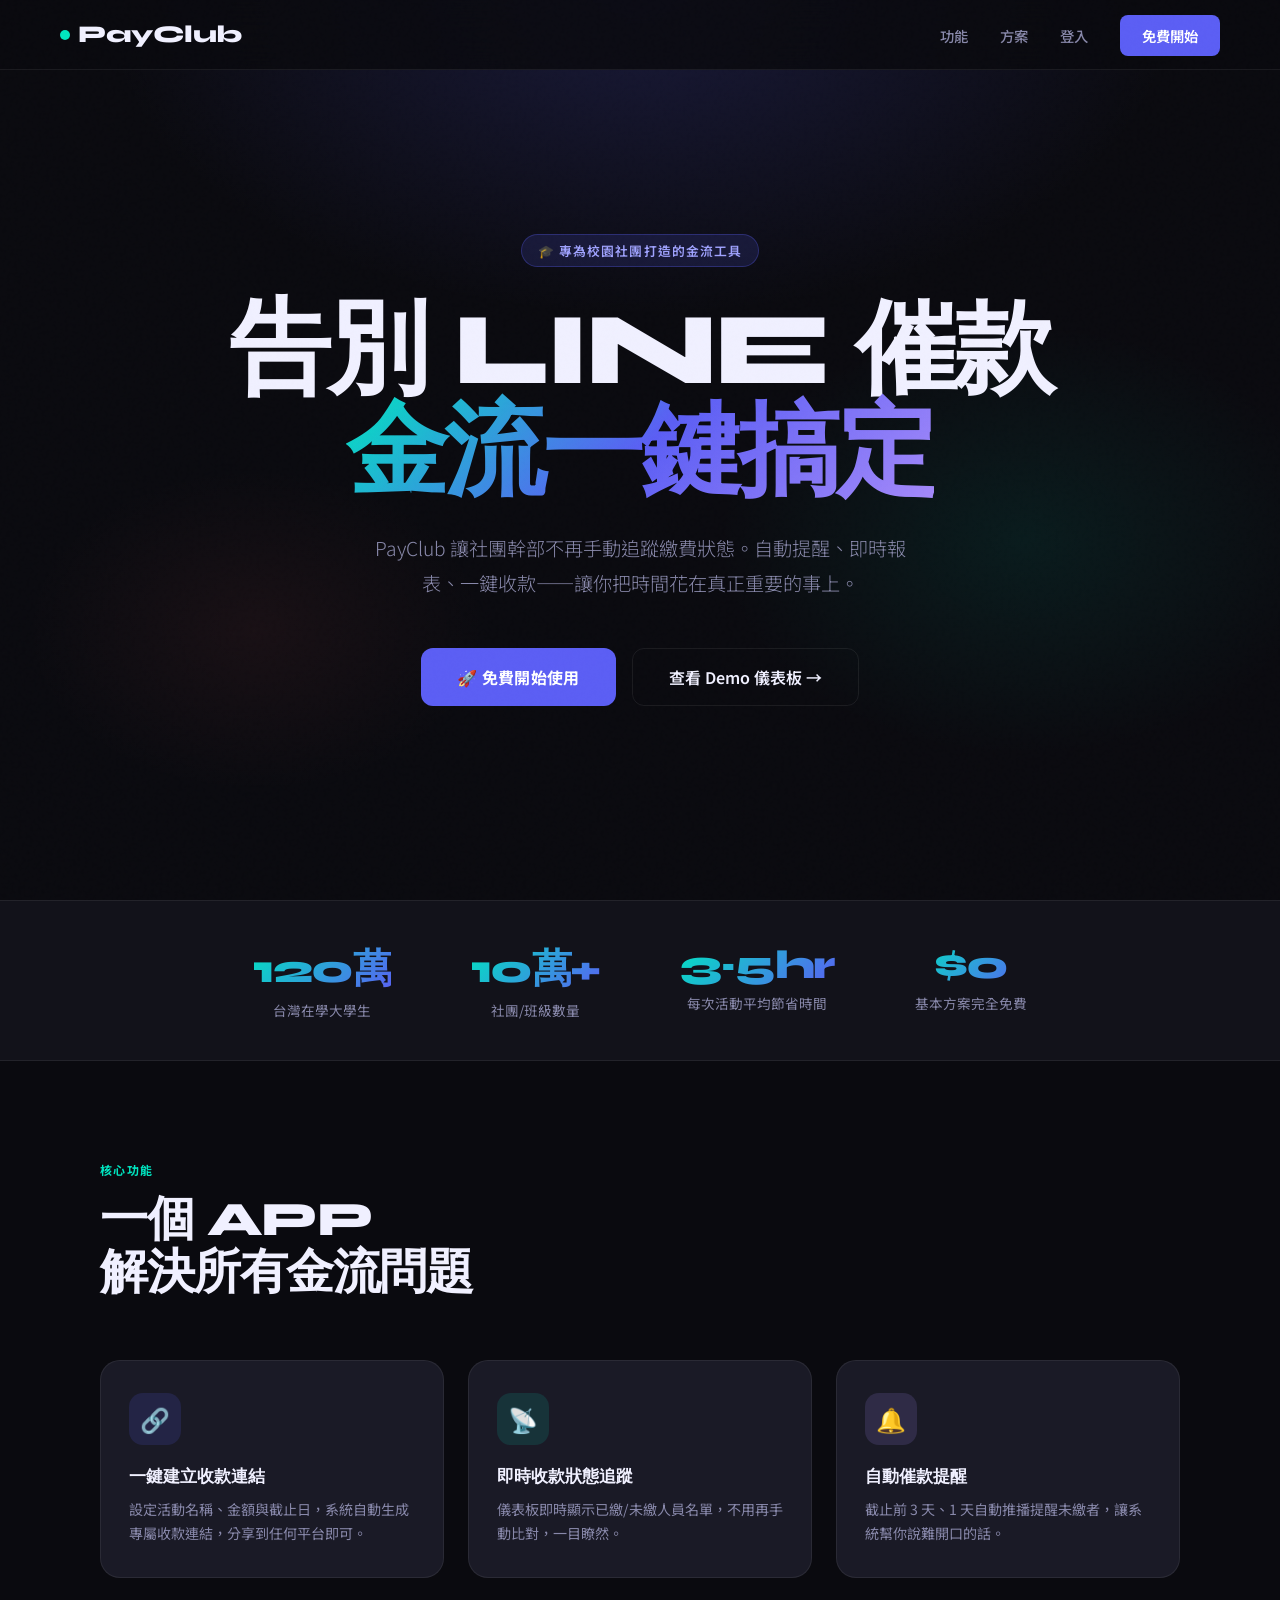
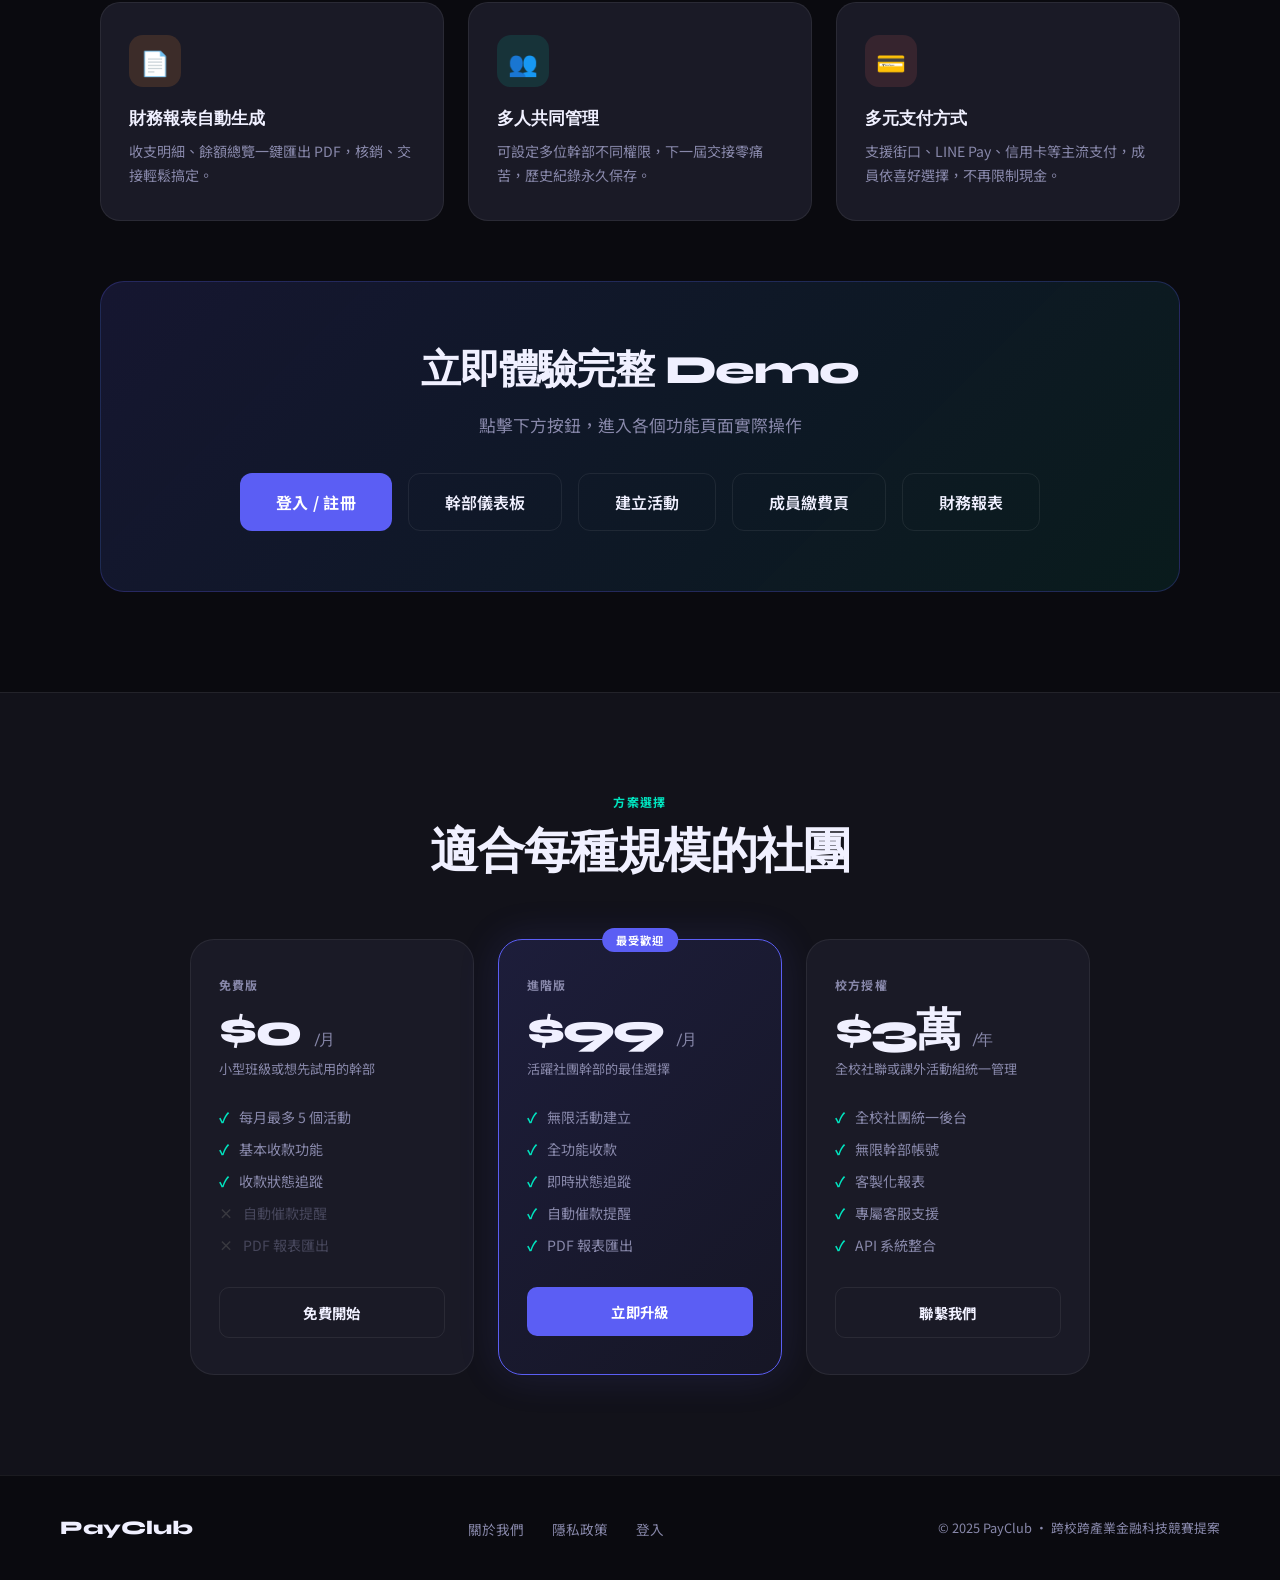
==== commit 07b8e236: "Add files via upload" ====
--- a/index.html
+++ b/index.html
@@ -17,1179 +17,190 @@
     --muted: #8888aa;
     --border: rgba(255,255,255,0.07);
   }
-
-  * { margin: 0; padding: 0; box-sizing: border-box; }
-
-  html { scroll-behavior: smooth; }
-
-  body {
-    background: var(--bg);
-    color: var(--text);
-    font-family: 'Noto Sans TC', sans-serif;
-    overflow-x: hidden;
-  }
-
-  /* ── NOISE OVERLAY ── */
-  body::before {
-    content: '';
-    position: fixed;
-    inset: 0;
-    background-image: url("data:image/svg+xml,%3Csvg viewBox='0 0 256 256' xmlns='http://www.w3.org/2000/svg'%3E%3Cfilter id='noise'%3E%3CfeTurbulence type='fractalNoise' baseFrequency='0.9' numOctaves='4' stitchTiles='stitch'/%3E%3C/filter%3E%3Crect width='100%25' height='100%25' filter='url(%23noise)' opacity='0.04'/%3E%3C/svg%3E");
-    pointer-events: none;
-    z-index: 9999;
-    opacity: 0.4;
-  }
-
-  /* ── NAV ── */
-  nav {
-    position: fixed;
-    top: 0; left: 0; right: 0;
-    z-index: 100;
-    display: flex;
-    align-items: center;
-    justify-content: space-between;
-    padding: 20px 60px;
-    background: rgba(10,10,15,0.8);
-    backdrop-filter: blur(20px);
-    border-bottom: 1px solid var(--border);
-  }
-
-  .logo {
-    font-family: 'Syne', sans-serif;
-    font-weight: 800;
-    font-size: 1.5rem;
-    letter-spacing: -0.02em;
-    display: flex;
-    align-items: center;
-    gap: 8px;
-  }
-
-  .logo-dot {
-    width: 10px; height: 10px;
-    background: var(--accent2);
-    border-radius: 50%;
-    animation: pulse 2s ease-in-out infinite;
-  }
-
-  @keyframes pulse {
-    0%, 100% { transform: scale(1); opacity: 1; }
-    50% { transform: scale(1.4); opacity: 0.7; }
-  }
-
-  nav ul {
-    display: flex;
-    gap: 36px;
-    list-style: none;
-  }
-
-  nav a {
-    color: var(--muted);
-    text-decoration: none;
-    font-size: 0.9rem;
-    font-weight: 500;
-    transition: color 0.2s;
-    letter-spacing: 0.02em;
-  }
-
-  nav a:hover { color: var(--text); }
-
-  .nav-cta {
-    background: var(--accent);
-    color: #fff !important;
-    padding: 10px 22px;
-    border-radius: 8px;
-    font-weight: 600 !important;
-    transition: background 0.2s, transform 0.15s !important;
-  }
-
-  .nav-cta:hover {
-    background: #7b7ef8 !important;
-    transform: translateY(-1px);
-  }
-
-  /* ── HERO ── */
-  .hero {
-    min-height: 100vh;
-    display: flex;
-    flex-direction: column;
-    align-items: center;
-    justify-content: center;
-    text-align: center;
-    padding: 120px 40px 80px;
-    position: relative;
-    overflow: hidden;
-  }
-
-  .hero-bg {
-    position: absolute;
-    inset: 0;
-    background:
-      radial-gradient(ellipse 60% 50% at 50% 0%, rgba(91,94,244,0.18) 0%, transparent 70%),
-      radial-gradient(ellipse 40% 40% at 80% 60%, rgba(0,229,192,0.08) 0%, transparent 60%),
-      radial-gradient(ellipse 30% 30% at 20% 70%, rgba(255,107,107,0.06) 0%, transparent 60%);
-  }
-
-  .hero-tag {
-    display: inline-flex;
-    align-items: center;
-    gap: 8px;
-    background: rgba(91,94,244,0.15);
-    border: 1px solid rgba(91,94,244,0.3);
-    border-radius: 100px;
-    padding: 6px 16px;
-    font-size: 0.8rem;
-    color: #a0a3ff;
-    letter-spacing: 0.08em;
-    text-transform: uppercase;
-    font-weight: 600;
-    margin-bottom: 32px;
-    animation: fadeUp 0.8s ease both;
-  }
-
-  .hero h1 {
-    font-family: 'Syne', sans-serif;
-    font-size: clamp(3rem, 8vw, 6.5rem);
-    font-weight: 800;
-    line-height: 1.0;
-    letter-spacing: -0.04em;
-    margin-bottom: 28px;
-    animation: fadeUp 0.8s 0.1s ease both;
-  }
-
-  .hero h1 span {
-    background: linear-gradient(135deg, var(--accent2) 0%, var(--accent) 50%, #a78bfa 100%);
-    -webkit-background-clip: text;
-    -webkit-text-fill-color: transparent;
-    background-clip: text;
-  }
-
-  .hero p {
-    font-size: clamp(1rem, 2vw, 1.2rem);
-    color: var(--muted);
-    max-width: 560px;
-    line-height: 1.8;
-    margin-bottom: 48px;
-    font-weight: 300;
-    animation: fadeUp 0.8s 0.2s ease both;
-  }
-
-  .hero-btns {
-    display: flex;
-    gap: 16px;
-    flex-wrap: wrap;
-    justify-content: center;
-    animation: fadeUp 0.8s 0.3s ease both;
-  }
-
-  .btn-primary {
-    background: var(--accent);
-    color: #fff;
-    padding: 16px 36px;
-    border-radius: 12px;
-    font-size: 1rem;
-    font-weight: 700;
-    text-decoration: none;
-    letter-spacing: 0.02em;
-    transition: all 0.2s;
-    border: none;
-    cursor: pointer;
-    display: inline-flex;
-    align-items: center;
-    gap: 8px;
-  }
-
-  .btn-primary:hover {
-    background: #7b7ef8;
-    transform: translateY(-2px);
-    box-shadow: 0 12px 32px rgba(91,94,244,0.4);
-  }
-
-  .btn-secondary {
-    background: transparent;
-    color: var(--text);
-    padding: 16px 36px;
-    border-radius: 12px;
-    font-size: 1rem;
-    font-weight: 600;
-    text-decoration: none;
-    border: 1px solid var(--border);
-    transition: all 0.2s;
-    cursor: pointer;
-    display: inline-flex;
-    align-items: center;
-    gap: 8px;
-  }
-
-  .btn-secondary:hover {
-    border-color: rgba(255,255,255,0.2);
-    background: rgba(255,255,255,0.04);
-    transform: translateY(-2px);
-  }
-
-  /* ── STATS STRIP ── */
-  .stats {
-    border-top: 1px solid var(--border);
-    border-bottom: 1px solid var(--border);
-    background: var(--surface);
-    padding: 40px 60px;
-    display: flex;
-    justify-content: center;
-    gap: 80px;
-    flex-wrap: wrap;
-  }
-
-  .stat {
-    text-align: center;
-    animation: fadeUp 0.8s ease both;
-  }
-
-  .stat-num {
-    font-family: 'Syne', sans-serif;
-    font-size: 2.5rem;
-    font-weight: 800;
-    letter-spacing: -0.04em;
-    background: linear-gradient(135deg, var(--accent2), var(--accent));
-    -webkit-background-clip: text;
-    -webkit-text-fill-color: transparent;
-    background-clip: text;
-  }
-
-  .stat-label {
-    font-size: 0.85rem;
-    color: var(--muted);
-    margin-top: 4px;
-    font-weight: 400;
-  }
-
-  /* ── SECTION ── */
-  section {
-    padding: 100px 60px;
-    max-width: 1200px;
-    margin: 0 auto;
-  }
-
-  .section-tag {
-    font-size: 0.75rem;
-    letter-spacing: 0.12em;
-    text-transform: uppercase;
-    color: var(--accent2);
-    font-weight: 700;
-    margin-bottom: 16px;
-    display: block;
-  }
-
-  .section-title {
-    font-family: 'Syne', sans-serif;
-    font-size: clamp(2rem, 4vw, 3rem);
-    font-weight: 800;
-    letter-spacing: -0.03em;
-    line-height: 1.1;
-    margin-bottom: 20px;
-  }
-
-  .section-sub {
-    font-size: 1.05rem;
-    color: var(--muted);
-    line-height: 1.8;
-    max-width: 520px;
-    font-weight: 300;
-  }
-
-  /* ── PROBLEM SECTION ── */
-  .problem-grid {
-    display: grid;
-    grid-template-columns: 1fr 1fr;
-    gap: 40px;
-    margin-top: 60px;
-    align-items: center;
-  }
-
-  .pain-cards {
-    display: flex;
-    flex-direction: column;
-    gap: 16px;
-  }
-
-  .pain-card {
-    background: var(--card);
-    border: 1px solid var(--border);
-    border-radius: 16px;
-    padding: 20px 24px;
-    display: flex;
-    align-items: center;
-    gap: 16px;
-    transition: border-color 0.2s, transform 0.2s;
-  }
-
-  .pain-card:hover {
-    border-color: rgba(255,107,107,0.3);
-    transform: translateX(4px);
-  }
-
-  .pain-icon {
-    width: 44px; height: 44px;
-    background: rgba(255,107,107,0.1);
-    border-radius: 10px;
-    display: flex;
-    align-items: center;
-    justify-content: center;
-    font-size: 1.3rem;
-    flex-shrink: 0;
-  }
-
-  .pain-card h4 {
-    font-size: 0.95rem;
-    font-weight: 600;
-    margin-bottom: 4px;
-  }
-
-  .pain-card p {
-    font-size: 0.82rem;
-    color: var(--muted);
-    line-height: 1.6;
-  }
-
-  .mock-chat {
-    background: var(--card);
-    border: 1px solid var(--border);
-    border-radius: 20px;
-    padding: 28px;
-    position: relative;
-  }
-
-  .mock-chat-header {
-    font-size: 0.75rem;
-    color: var(--muted);
-    margin-bottom: 20px;
-    display: flex;
-    align-items: center;
-    gap: 8px;
-  }
-
-  .chat-bubble {
-    border-radius: 14px;
-    padding: 10px 16px;
-    font-size: 0.85rem;
-    line-height: 1.6;
-    margin-bottom: 10px;
-    max-width: 85%;
-  }
-
-  .bubble-left {
-    background: rgba(255,255,255,0.06);
-    align-self: flex-start;
-    border-bottom-left-radius: 4px;
-  }
-
-  .bubble-right {
-    background: var(--accent);
-    align-self: flex-end;
-    margin-left: auto;
-    border-bottom-right-radius: 4px;
-  }
-
-  .chat-label {
-    font-size: 0.7rem;
-    color: var(--muted);
-    margin-bottom: 4px;
-  }
-
-  .chaos-label {
-    position: absolute;
-    top: -12px;
-    left: 50%;
-    transform: translateX(-50%);
-    background: rgba(255,107,107,0.2);
-    border: 1px solid rgba(255,107,107,0.4);
-    color: #ff9999;
-    font-size: 0.7rem;
-    font-weight: 700;
-    letter-spacing: 0.06em;
-    padding: 4px 12px;
-    border-radius: 100px;
-    text-transform: uppercase;
-    white-space: nowrap;
-  }
-
-  /* ── FEATURES ── */
-  .features-section {
-    background: var(--surface);
-    border-top: 1px solid var(--border);
-    border-bottom: 1px solid var(--border);
-    padding: 100px 60px;
-  }
-
-  .features-inner {
-    max-width: 1200px;
-    margin: 0 auto;
-  }
-
-  .features-grid {
-    display: grid;
-    grid-template-columns: repeat(3, 1fr);
-    gap: 24px;
-    margin-top: 60px;
-  }
-
-  .feature-card {
-    background: var(--card);
-    border: 1px solid var(--border);
-    border-radius: 20px;
-    padding: 32px 28px;
-    transition: all 0.3s;
-    position: relative;
-    overflow: hidden;
-  }
-
-  .feature-card::before {
-    content: '';
-    position: absolute;
-    top: 0; left: 0; right: 0;
-    height: 2px;
-    background: linear-gradient(90deg, var(--accent), var(--accent2));
-    opacity: 0;
-    transition: opacity 0.3s;
-  }
-
-  .feature-card:hover {
-    border-color: rgba(91,94,244,0.3);
-    transform: translateY(-4px);
-    box-shadow: 0 20px 40px rgba(0,0,0,0.3);
-  }
-
-  .feature-card:hover::before {
-    opacity: 1;
-  }
-
-  .feat-icon {
-    width: 52px; height: 52px;
-    border-radius: 14px;
-    display: flex;
-    align-items: center;
-    justify-content: center;
-    font-size: 1.5rem;
-    margin-bottom: 20px;
-  }
-
-  .feat-icon.blue { background: rgba(91,94,244,0.15); }
-  .feat-icon.green { background: rgba(0,229,192,0.12); }
-  .feat-icon.purple { background: rgba(167,139,250,0.15); }
-  .feat-icon.orange { background: rgba(251,146,60,0.15); }
-  .feat-icon.red { background: rgba(255,107,107,0.12); }
-  .feat-icon.cyan { background: rgba(0,229,192,0.12); }
-
-  .feature-card h3 {
-    font-family: 'Syne', sans-serif;
-    font-size: 1.05rem;
-    font-weight: 700;
-    margin-bottom: 10px;
-    letter-spacing: -0.01em;
-  }
-
-  .feature-card p {
-    font-size: 0.88rem;
-    color: var(--muted);
-    line-height: 1.7;
-  }
-
-  /* ── FLOW ── */
-  .flow-section {
-    padding: 100px 60px;
-    max-width: 1200px;
-    margin: 0 auto;
-  }
-
-  .flow-steps {
-    display: flex;
-    gap: 0;
-    margin-top: 60px;
-    position: relative;
-  }
-
-  .flow-steps::before {
-    content: '';
-    position: absolute;
-    top: 40px;
-    left: 40px;
-    right: 40px;
-    height: 2px;
-    background: linear-gradient(90deg, var(--accent), var(--accent2));
-    z-index: 0;
-  }
-
-  .flow-step {
-    flex: 1;
-    text-align: center;
-    padding: 0 16px;
-    position: relative;
-    z-index: 1;
-  }
-
-  .step-num {
-    width: 80px; height: 80px;
-    border-radius: 50%;
-    background: var(--card);
-    border: 2px solid var(--accent);
-    display: flex;
-    align-items: center;
-    justify-content: center;
-    font-family: 'Syne', sans-serif;
-    font-weight: 800;
-    font-size: 1.4rem;
-    color: var(--accent);
-    margin: 0 auto 20px;
-    box-shadow: 0 0 20px rgba(91,94,244,0.2);
-    transition: all 0.3s;
-  }
-
-  .flow-step:hover .step-num {
-    background: var(--accent);
-    color: #fff;
-    box-shadow: 0 0 30px rgba(91,94,244,0.5);
-  }
-
-  .flow-step h4 {
-    font-size: 0.95rem;
-    font-weight: 700;
-    margin-bottom: 8px;
-  }
-
-  .flow-step p {
-    font-size: 0.82rem;
-    color: var(--muted);
-    line-height: 1.6;
-  }
-
-  /* ── PRICING ── */
-  .pricing-section {
-    background: var(--surface);
-    border-top: 1px solid var(--border);
-    padding: 100px 60px;
-  }
-
-  .pricing-inner {
-    max-width: 900px;
-    margin: 0 auto;
-    text-align: center;
-  }
-
-  .pricing-grid {
-    display: grid;
-    grid-template-columns: 1fr 1fr 1fr;
-    gap: 24px;
-    margin-top: 60px;
-    text-align: left;
-  }
-
-  .price-card {
-    background: var(--card);
-    border: 1px solid var(--border);
-    border-radius: 24px;
-    padding: 36px 28px;
-    transition: all 0.3s;
-    position: relative;
-  }
-
-  .price-card.featured {
-    border-color: var(--accent);
-    background: linear-gradient(135deg, rgba(91,94,244,0.15), rgba(91,94,244,0.05));
-    box-shadow: 0 0 40px rgba(91,94,244,0.15);
-  }
-
-  .price-badge {
-    position: absolute;
-    top: -12px;
-    left: 50%;
-    transform: translateX(-50%);
-    background: var(--accent);
-    color: #fff;
-    font-size: 0.7rem;
-    font-weight: 700;
-    letter-spacing: 0.08em;
-    text-transform: uppercase;
-    padding: 4px 14px;
-    border-radius: 100px;
-    white-space: nowrap;
-  }
-
-  .price-tier {
-    font-size: 0.75rem;
-    letter-spacing: 0.1em;
-    text-transform: uppercase;
-    color: var(--muted);
-    font-weight: 700;
-    margin-bottom: 16px;
-  }
-
-  .price-amount {
-    font-family: 'Syne', sans-serif;
-    font-size: 2.8rem;
-    font-weight: 800;
-    letter-spacing: -0.04em;
-    line-height: 1;
-    margin-bottom: 4px;
-  }
-
-  .price-amount span {
-    font-size: 1rem;
-    font-weight: 400;
-    color: var(--muted);
-  }
-
-  .price-desc {
-    font-size: 0.82rem;
-    color: var(--muted);
-    margin-bottom: 28px;
-    line-height: 1.6;
-  }
-
-  .price-features {
-    list-style: none;
-    display: flex;
-    flex-direction: column;
-    gap: 12px;
-    margin-bottom: 32px;
-  }
-
-  .price-features li {
-    font-size: 0.88rem;
-    display: flex;
-    align-items: center;
-    gap: 10px;
-    color: var(--muted);
-  }
-
-  .price-features li::before {
-    content: '✓';
-    color: var(--accent2);
-    font-weight: 700;
-    flex-shrink: 0;
-  }
-
-  .price-features li.inactive { opacity: 0.4; }
-  .price-features li.inactive::before { content: '×'; color: #666; }
-
-  .btn-price {
-    width: 100%;
-    padding: 14px;
-    border-radius: 10px;
-    font-size: 0.9rem;
-    font-weight: 700;
-    cursor: pointer;
-    text-align: center;
-    letter-spacing: 0.02em;
-    border: none;
-    transition: all 0.2s;
-  }
-
-  .btn-price.outline {
-    background: transparent;
-    border: 1px solid var(--border);
-    color: var(--text);
-  }
-
-  .btn-price.outline:hover {
-    border-color: rgba(255,255,255,0.2);
-    background: rgba(255,255,255,0.04);
-  }
-
-  .btn-price.solid {
-    background: var(--accent);
-    color: #fff;
-  }
-
-  .btn-price.solid:hover {
-    background: #7b7ef8;
-    box-shadow: 0 8px 24px rgba(91,94,244,0.4);
-    transform: translateY(-1px);
-  }
-
-  /* ── CTA ── */
-  .cta-section {
-    padding: 100px 60px;
-    text-align: center;
-    position: relative;
-    overflow: hidden;
-  }
-
-  .cta-bg {
-    position: absolute;
-    inset: 0;
-    background: radial-gradient(ellipse 70% 60% at 50% 50%, rgba(91,94,244,0.12) 0%, transparent 70%);
-  }
-
-  .cta-section h2 {
-    font-family: 'Syne', sans-serif;
-    font-size: clamp(2.5rem, 5vw, 4rem);
-    font-weight: 800;
-    letter-spacing: -0.04em;
-    margin-bottom: 20px;
-    position: relative;
-    line-height: 1.1;
-  }
-
-  .cta-section p {
-    font-size: 1.1rem;
-    color: var(--muted);
-    margin-bottom: 48px;
-    position: relative;
-  }
-
-  .email-form {
-    display: flex;
-    gap: 12px;
-    justify-content: center;
-    flex-wrap: wrap;
-    position: relative;
-  }
-
-  .email-input {
-    background: var(--card);
-    border: 1px solid var(--border);
-    border-radius: 12px;
-    padding: 16px 24px;
-    color: var(--text);
-    font-size: 0.95rem;
-    width: 320px;
-    outline: none;
-    transition: border-color 0.2s;
-    font-family: 'Noto Sans TC', sans-serif;
-  }
-
-  .email-input::placeholder { color: var(--muted); }
-
-  .email-input:focus {
-    border-color: var(--accent);
-  }
-
-  /* ── FOOTER ── */
-  footer {
-    border-top: 1px solid var(--border);
-    padding: 40px 60px;
-    display: flex;
-    align-items: center;
-    justify-content: space-between;
-    flex-wrap: wrap;
-    gap: 20px;
-  }
-
-  .footer-logo {
-    font-family: 'Syne', sans-serif;
-    font-weight: 800;
-    font-size: 1.2rem;
-    letter-spacing: -0.02em;
-  }
-
-  .footer-links {
-    display: flex;
-    gap: 28px;
-    list-style: none;
-  }
-
-  .footer-links a {
-    color: var(--muted);
-    text-decoration: none;
-    font-size: 0.85rem;
-    transition: color 0.2s;
-  }
-
-  .footer-links a:hover { color: var(--text); }
-
-  .footer-copy {
-    font-size: 0.8rem;
-    color: var(--muted);
-  }
-
-  /* ── ANIMATIONS ── */
-  @keyframes fadeUp {
-    from { opacity: 0; transform: translateY(24px); }
-    to { opacity: 1; transform: translateY(0); }
-  }
-
-  .reveal {
-    opacity: 0;
-    transform: translateY(32px);
-    transition: all 0.7s cubic-bezier(0.16, 1, 0.3, 1);
-  }
-
-  .reveal.visible {
-    opacity: 1;
-    transform: translateY(0);
-  }
-
-  /* ── DASHBOARD MOCK ── */
-  .dashboard-mock {
-    background: var(--card);
-    border: 1px solid var(--border);
-    border-radius: 20px;
-    overflow: hidden;
-    margin-top: 60px;
-  }
-
-  .mock-topbar {
-    background: var(--surface);
-    border-bottom: 1px solid var(--border);
-    padding: 14px 24px;
-    display: flex;
-    align-items: center;
-    gap: 12px;
-  }
-
-  .mock-dot { width: 10px; height: 10px; border-radius: 50%; }
-
-  .mock-body {
-    padding: 28px;
-    display: grid;
-    grid-template-columns: 1fr 1fr 1fr;
-    gap: 16px;
-  }
-
-  .mock-stat-card {
-    background: var(--surface);
-    border: 1px solid var(--border);
-    border-radius: 14px;
-    padding: 20px;
-  }
-
-  .mock-stat-label {
-    font-size: 0.75rem;
-    color: var(--muted);
-    margin-bottom: 8px;
-  }
-
-  .mock-stat-val {
-    font-family: 'Syne', sans-serif;
-    font-size: 1.8rem;
-    font-weight: 800;
-    letter-spacing: -0.03em;
-  }
-
-  .mock-stat-sub {
-    font-size: 0.72rem;
-    color: var(--accent2);
-    margin-top: 4px;
-  }
-
-  .mock-table {
-    grid-column: 1 / -1;
-    background: var(--surface);
-    border: 1px solid var(--border);
-    border-radius: 14px;
-    overflow: hidden;
-  }
-
-  .mock-table-header {
-    display: grid;
-    grid-template-columns: 2fr 1fr 1fr 1fr;
-    padding: 12px 20px;
-    border-bottom: 1px solid var(--border);
-    font-size: 0.72rem;
-    color: var(--muted);
-    font-weight: 700;
-    letter-spacing: 0.06em;
-    text-transform: uppercase;
-  }
-
-  .mock-table-row {
-    display: grid;
-    grid-template-columns: 2fr 1fr 1fr 1fr;
-    padding: 12px 20px;
-    border-bottom: 1px solid var(--border);
-    font-size: 0.83rem;
-    align-items: center;
-    transition: background 0.15s;
-  }
-
-  .mock-table-row:last-child { border-bottom: none; }
-  .mock-table-row:hover { background: rgba(255,255,255,0.02); }
-
-  .status-badge {
-    display: inline-block;
-    padding: 3px 10px;
-    border-radius: 100px;
-    font-size: 0.72rem;
-    font-weight: 700;
-  }
-
-  .status-paid { background: rgba(0,229,192,0.15); color: var(--accent2); }
-  .status-pending { background: rgba(251,146,60,0.15); color: #fb923c; }
-  .status-overdue { background: rgba(255,107,107,0.15); color: var(--accent3); }
-
-  /* responsive */
-  @media (max-width: 768px) {
-    nav { padding: 16px 24px; }
-    nav ul { display: none; }
-    section { padding: 60px 24px; }
-    .features-section { padding: 60px 24px; }
-    .flow-section { padding: 60px 24px; }
-    .pricing-section { padding: 60px 24px; }
-    .cta-section { padding: 60px 24px; }
-    .stats { padding: 32px 24px; gap: 40px; }
-    footer { padding: 32px 24px; }
-    .problem-grid { grid-template-columns: 1fr; }
-    .features-grid { grid-template-columns: 1fr; }
-    .flow-steps { flex-direction: column; }
-    .flow-steps::before { display: none; }
-    .pricing-grid { grid-template-columns: 1fr; }
-    .mock-body { grid-template-columns: 1fr; }
-    .mock-table { display: none; }
+  * { margin:0; padding:0; box-sizing:border-box; }
+  html { scroll-behavior:smooth; }
+  body { background:var(--bg); color:var(--text); font-family:'Noto Sans TC',sans-serif; overflow-x:hidden; }
+  body::before { content:''; position:fixed; inset:0; background-image:url("data:image/svg+xml,%3Csvg viewBox='0 0 256 256' xmlns='http://www.w3.org/2000/svg'%3E%3Cfilter id='n'%3E%3CfeTurbulence type='fractalNoise' baseFrequency='0.9' numOctaves='4' stitchTiles='stitch'/%3E%3C/filter%3E%3Crect width='100%25' height='100%25' filter='url(%23n)' opacity='0.04'/%3E%3C/svg%3E"); pointer-events:none; z-index:9999; opacity:0.4; }
+
+  nav { position:fixed; top:0; left:0; right:0; z-index:100; display:flex; align-items:center; justify-content:space-between; padding:20px 60px; background:rgba(10,10,15,0.85); backdrop-filter:blur(20px); border-bottom:1px solid var(--border); }
+  .logo { font-family:'Syne',sans-serif; font-weight:800; font-size:1.5rem; letter-spacing:-0.02em; display:flex; align-items:center; gap:8px; text-decoration:none; color:var(--text); }
+  .logo-dot { width:10px; height:10px; background:var(--accent2); border-radius:50%; animation:pulse 2s ease-in-out infinite; }
+  @keyframes pulse { 0%,100%{transform:scale(1);opacity:1} 50%{transform:scale(1.4);opacity:0.7} }
+  nav ul { display:flex; gap:32px; list-style:none; align-items:center; }
+  nav a { color:var(--muted); text-decoration:none; font-size:0.9rem; font-weight:500; transition:color 0.2s; }
+  nav a:hover { color:var(--text); }
+  .nav-cta { background:var(--accent)!important; color:#fff!important; padding:10px 22px; border-radius:8px; font-weight:600!important; transition:all 0.2s!important; }
+  .nav-cta:hover { background:#7b7ef8!important; transform:translateY(-1px); }
+
+  .hero { min-height:100vh; display:flex; flex-direction:column; align-items:center; justify-content:center; text-align:center; padding:120px 40px 80px; position:relative; overflow:hidden; }
+  .hero-bg { position:absolute; inset:0; background: radial-gradient(ellipse 60% 50% at 50% 0%,rgba(91,94,244,0.18) 0%,transparent 70%), radial-gradient(ellipse 40% 40% at 80% 60%,rgba(0,229,192,0.08) 0%,transparent 60%), radial-gradient(ellipse 30% 30% at 20% 70%,rgba(255,107,107,0.06) 0%,transparent 60%); }
+  .hero-tag { display:inline-flex; align-items:center; gap:8px; background:rgba(91,94,244,0.15); border:1px solid rgba(91,94,244,0.3); border-radius:100px; padding:6px 16px; font-size:0.8rem; color:#a0a3ff; letter-spacing:0.08em; text-transform:uppercase; font-weight:600; margin-bottom:32px; animation:fadeUp 0.8s ease both; }
+  .hero h1 { font-family:'Syne',sans-serif; font-size:clamp(3rem,8vw,6.5rem); font-weight:800; line-height:1.0; letter-spacing:-0.04em; margin-bottom:28px; animation:fadeUp 0.8s 0.1s ease both; }
+  .hero h1 span { background:linear-gradient(135deg,var(--accent2) 0%,var(--accent) 50%,#a78bfa 100%); -webkit-background-clip:text; -webkit-text-fill-color:transparent; background-clip:text; }
+  .hero p { font-size:clamp(1rem,2vw,1.2rem); color:var(--muted); max-width:560px; line-height:1.8; margin-bottom:48px; font-weight:300; animation:fadeUp 0.8s 0.2s ease both; }
+  .hero-btns { display:flex; gap:16px; flex-wrap:wrap; justify-content:center; animation:fadeUp 0.8s 0.3s ease both; }
+
+  .btn-primary { background:var(--accent); color:#fff; padding:16px 36px; border-radius:12px; font-size:1rem; font-weight:700; text-decoration:none; letter-spacing:0.02em; transition:all 0.2s; border:none; cursor:pointer; display:inline-flex; align-items:center; gap:8px; font-family:'Noto Sans TC',sans-serif; }
+  .btn-primary:hover { background:#7b7ef8; transform:translateY(-2px); box-shadow:0 12px 32px rgba(91,94,244,0.4); }
+  .btn-secondary { background:transparent; color:var(--text); padding:16px 36px; border-radius:12px; font-size:1rem; font-weight:600; text-decoration:none; border:1px solid var(--border); transition:all 0.2s; cursor:pointer; display:inline-flex; align-items:center; gap:8px; font-family:'Noto Sans TC',sans-serif; }
+  .btn-secondary:hover { border-color:rgba(255,255,255,0.2); background:rgba(255,255,255,0.04); transform:translateY(-2px); }
+
+  .stats { border-top:1px solid var(--border); border-bottom:1px solid var(--border); background:var(--surface); padding:40px 60px; display:flex; justify-content:center; gap:80px; flex-wrap:wrap; }
+  .stat { text-align:center; }
+  .stat-num { font-family:'Syne',sans-serif; font-size:2.5rem; font-weight:800; letter-spacing:-0.04em; background:linear-gradient(135deg,var(--accent2),var(--accent)); -webkit-background-clip:text; -webkit-text-fill-color:transparent; background-clip:text; }
+  .stat-label { font-size:0.85rem; color:var(--muted); margin-top:4px; }
+
+  section.content { padding:100px 60px; max-width:1200px; margin:0 auto; }
+  .section-tag { font-size:0.75rem; letter-spacing:0.12em; text-transform:uppercase; color:var(--accent2); font-weight:700; margin-bottom:16px; display:block; }
+  .section-title { font-family:'Syne',sans-serif; font-size:clamp(2rem,4vw,3rem); font-weight:800; letter-spacing:-0.03em; line-height:1.1; margin-bottom:20px; }
+  .section-sub { font-size:1.05rem; color:var(--muted); line-height:1.8; max-width:520px; font-weight:300; }
+
+  .features-wrap { background:var(--surface); border-top:1px solid var(--border); border-bottom:1px solid var(--border); padding:100px 60px; }
+  .features-inner { max-width:1200px; margin:0 auto; }
+  .features-grid { display:grid; grid-template-columns:repeat(3,1fr); gap:24px; margin-top:60px; }
+  .feature-card { background:var(--card); border:1px solid var(--border); border-radius:20px; padding:32px 28px; transition:all 0.3s; position:relative; overflow:hidden; cursor:pointer; }
+  .feature-card::before { content:''; position:absolute; top:0; left:0; right:0; height:2px; background:linear-gradient(90deg,var(--accent),var(--accent2)); opacity:0; transition:opacity 0.3s; }
+  .feature-card:hover { border-color:rgba(91,94,244,0.3); transform:translateY(-4px); box-shadow:0 20px 40px rgba(0,0,0,0.3); }
+  .feature-card:hover::before { opacity:1; }
+  .feat-icon { width:52px; height:52px; border-radius:14px; display:flex; align-items:center; justify-content:center; font-size:1.5rem; margin-bottom:20px; }
+  .feat-icon.blue { background:rgba(91,94,244,0.15); }
+  .feat-icon.green { background:rgba(0,229,192,0.12); }
+  .feat-icon.purple { background:rgba(167,139,250,0.15); }
+  .feat-icon.orange { background:rgba(251,146,60,0.15); }
+  .feat-icon.red { background:rgba(255,107,107,0.12); }
+  .feat-icon.cyan { background:rgba(0,229,192,0.12); }
+  .feature-card h3 { font-family:'Syne',sans-serif; font-size:1.05rem; font-weight:700; margin-bottom:10px; }
+  .feature-card p { font-size:0.88rem; color:var(--muted); line-height:1.7; }
+
+  .demo-cta { background:linear-gradient(135deg,rgba(91,94,244,0.15),rgba(0,229,192,0.08)); border:1px solid rgba(91,94,244,0.25); border-radius:24px; padding:60px; text-align:center; margin-top:60px; }
+  .demo-cta h2 { font-family:'Syne',sans-serif; font-size:2.5rem; font-weight:800; letter-spacing:-0.03em; margin-bottom:16px; }
+  .demo-cta p { color:var(--muted); margin-bottom:36px; font-size:1.05rem; }
+  .demo-btns { display:flex; gap:16px; justify-content:center; flex-wrap:wrap; }
+
+  .pricing-wrap { background:var(--surface); border-top:1px solid var(--border); padding:100px 60px; }
+  .pricing-inner { max-width:900px; margin:0 auto; text-align:center; }
+  .pricing-grid { display:grid; grid-template-columns:1fr 1fr 1fr; gap:24px; margin-top:60px; text-align:left; }
+  .price-card { background:var(--card); border:1px solid var(--border); border-radius:24px; padding:36px 28px; transition:all 0.3s; position:relative; }
+  .price-card.featured { border-color:var(--accent); background:linear-gradient(135deg,rgba(91,94,244,0.15),rgba(91,94,244,0.05)); box-shadow:0 0 40px rgba(91,94,244,0.15); }
+  .price-badge { position:absolute; top:-12px; left:50%; transform:translateX(-50%); background:var(--accent); color:#fff; font-size:0.7rem; font-weight:700; letter-spacing:0.08em; text-transform:uppercase; padding:4px 14px; border-radius:100px; white-space:nowrap; }
+  .price-tier { font-size:0.75rem; letter-spacing:0.1em; text-transform:uppercase; color:var(--muted); font-weight:700; margin-bottom:16px; }
+  .price-amount { font-family:'Syne',sans-serif; font-size:2.8rem; font-weight:800; letter-spacing:-0.04em; line-height:1; margin-bottom:4px; }
+  .price-amount span { font-size:1rem; font-weight:400; color:var(--muted); }
+  .price-desc { font-size:0.82rem; color:var(--muted); margin-bottom:28px; line-height:1.6; }
+  .price-features { list-style:none; display:flex; flex-direction:column; gap:12px; margin-bottom:32px; }
+  .price-features li { font-size:0.88rem; display:flex; align-items:center; gap:10px; color:var(--muted); }
+  .price-features li::before { content:'✓'; color:var(--accent2); font-weight:700; flex-shrink:0; }
+  .price-features li.inactive { opacity:0.4; }
+  .price-features li.inactive::before { content:'×'; color:#666; }
+  .btn-price { width:100%; padding:14px; border-radius:10px; font-size:0.9rem; font-weight:700; cursor:pointer; text-align:center; letter-spacing:0.02em; border:none; transition:all 0.2s; font-family:'Noto Sans TC',sans-serif; }
+  .btn-price.outline { background:transparent; border:1px solid var(--border); color:var(--text); }
+  .btn-price.outline:hover { border-color:rgba(255,255,255,0.2); background:rgba(255,255,255,0.04); }
+  .btn-price.solid { background:var(--accent); color:#fff; }
+  .btn-price.solid:hover { background:#7b7ef8; box-shadow:0 8px 24px rgba(91,94,244,0.4); transform:translateY(-1px); }
+
+  footer { border-top:1px solid var(--border); padding:40px 60px; display:flex; align-items:center; justify-content:space-between; flex-wrap:wrap; gap:20px; }
+  .footer-logo { font-family:'Syne',sans-serif; font-weight:800; font-size:1.2rem; }
+  .footer-links { display:flex; gap:28px; list-style:none; }
+  .footer-links a { color:var(--muted); text-decoration:none; font-size:0.85rem; transition:color 0.2s; }
+  .footer-links a:hover { color:var(--text); }
+  .footer-copy { font-size:0.8rem; color:var(--muted); }
+
+  @keyframes fadeUp { from{opacity:0;transform:translateY(24px)} to{opacity:1;transform:translateY(0)} }
+  .reveal { opacity:0; transform:translateY(32px); transition:all 0.7s cubic-bezier(0.16,1,0.3,1); }
+  .reveal.visible { opacity:1; transform:translateY(0); }
+
+  @media(max-width:768px) {
+    nav { padding:16px 24px; }
+    nav ul { display:none; }
+    section.content,.features-wrap,.pricing-wrap { padding:60px 24px; }
+    .stats { padding:32px 24px; gap:40px; }
+    footer { padding:32px 24px; }
+    .features-grid { grid-template-columns:1fr; }
+    .pricing-grid { grid-template-columns:1fr; }
   }
 </style>
 </head>
 <body>
-
-<!-- NAV -->
 <nav>
-  <div class="logo">
-    <div class="logo-dot"></div>
-    PayClub
-  </div>
+  <a class="logo" href="index.html"><div class="logo-dot"></div>PayClub</a>
   <ul>
-    <li><a href="#problem">痛點</a></li>
     <li><a href="#features">功能</a></li>
-    <li><a href="#how">流程</a></li>
     <li><a href="#pricing">方案</a></li>
-    <li><a href="#cta" class="nav-cta">立即試用</a></li>
+    <li><a href="login.html">登入</a></li>
+    <li><a href="login.html?mode=register" class="nav-cta">免費開始</a></li>
   </ul>
 </nav>
 
-<!-- HERO -->
 <section class="hero">
   <div class="hero-bg"></div>
   <div class="hero-tag">🎓 專為校園社團打造的金流工具</div>
-  <h1>
-    告別 LINE 催款<br>
-    <span>金流一鍵搞定</span>
-  </h1>
+  <h1>告別 LINE 催款<br><span>金流一鍵搞定</span></h1>
   <p>PayClub 讓社團幹部不再手動追蹤繳費狀態。自動提醒、即時報表、一鍵收款——讓你把時間花在真正重要的事上。</p>
   <div class="hero-btns">
-    <a href="#cta" class="btn-primary">🚀 免費開始使用</a>
-    <a href="#features" class="btn-secondary">了解功能 →</a>
+    <a href="login.html?mode=register" class="btn-primary">🚀 免費開始使用</a>
+    <a href="dashboard.html" class="btn-secondary">查看 Demo 儀表板 →</a>
   </div>
 </section>
 
-<!-- STATS -->
 <div class="stats">
-  <div class="stat reveal">
-    <div class="stat-num">120萬</div>
-    <div class="stat-label">台灣在學大學生</div>
-  </div>
-  <div class="stat reveal">
-    <div class="stat-num">10萬+</div>
-    <div class="stat-label">社團/班級數量</div>
-  </div>
-  <div class="stat reveal">
-    <div class="stat-num">3~5hr</div>
-    <div class="stat-label">每次活動平均節省時間</div>
-  </div>
-  <div class="stat reveal">
-    <div class="stat-num">0元</div>
-    <div class="stat-label">基本方案完全免費</div>
-  </div>
+  <div class="stat reveal"><div class="stat-num">120萬</div><div class="stat-label">台灣在學大學生</div></div>
+  <div class="stat reveal"><div class="stat-num">10萬+</div><div class="stat-label">社團/班級數量</div></div>
+  <div class="stat reveal"><div class="stat-num">3~5hr</div><div class="stat-label">每次活動平均節省時間</div></div>
+  <div class="stat reveal"><div class="stat-num">$0</div><div class="stat-label">基本方案完全免費</div></div>
 </div>
 
-<!-- PROBLEM -->
-<section id="problem">
-  <span class="section-tag">痛點分析</span>
-  <h2 class="section-title">幹部的日常<br>比你想的還混亂</h2>
-  <p class="section-sub">每次辦活動、收班費，都是一場折磨。這些問題你一定遇過。</p>
-
-  <div class="problem-grid reveal">
-    <div class="pain-cards">
-      <div class="pain-card">
-        <div class="pain-icon">😩</div>
-        <div>
-          <h4>一直手動催款</h4>
-          <p>在 LINE 群組一個個 tag、私訊，耗費大量時間與人情。</p>
-        </div>
-      </div>
-      <div class="pain-card">
-        <div class="pain-icon">📊</div>
-        <div>
-          <h4>對帳超級麻煩</h4>
-          <p>轉帳截圖、Google 表單、Excel 三方比對，隨時可能搞錯。</p>
-        </div>
-      </div>
-      <div class="pain-card">
-        <div class="pain-icon">💸</div>
-        <div>
-          <h4>缺乏正式報表</h4>
-          <p>交接給下一屆幹部毫無記錄，核銷也沒有正式文件。</p>
-        </div>
-      </div>
-      <div class="pain-card">
-        <div class="pain-icon">🤐</div>
-        <div>
-          <h4>催款傷感情</h4>
-          <p>跟朋友要錢超尷尬，不催不行、催了又怕壞關係。</p>
-        </div>
-      </div>
-    </div>
-
-    <div class="mock-chat">
-      <div class="chaos-label">😵 現在的狀況</div>
-      <div class="mock-chat-header">💬 社團 LINE 群組</div>
-      <div class="chat-bubble bubble-left">📢 請還沒繳費的人趕快繳喔！</div>
-      <div class="chat-bubble bubble-right">我繳了啊？你沒收到嗎</div>
-      <div class="chat-bubble bubble-left">蛤？我查一下... 欸你匯款備註寫什麼</div>
-      <div class="chat-bubble bubble-right">我忘記備註了😅</div>
-      <div class="chat-bubble bubble-left">好那你傳截圖給我</div>
-      <div class="chat-bubble bubble-left">還有 2、5、8、12、17 號還沒繳</div>
-      <div class="chat-bubble bubble-right">我繳了啊！！！</div>
-      <div style="margin-top: 16px; padding: 12px; background: rgba(255,107,107,0.08); border-radius: 10px; border: 1px solid rgba(255,107,107,0.15);">
-        <div style="font-size: 0.75rem; color: #ff9999; font-weight: 600;">幹部已在這個群組浪費了 2 小時 ⏱️</div>
-      </div>
+<section class="content" id="features">
+  <span class="section-tag">核心功能</span>
+  <h2 class="section-title">一個 APP<br>解決所有金流問題</h2>
+  <div class="features-grid" style="margin-top:60px">
+    <div class="feature-card reveal" onclick="location.href='dashboard.html'">
+      <div class="feat-icon blue">🔗</div>
+      <h3>一鍵建立收款連結</h3>
+      <p>設定活動名稱、金額與截止日，系統自動生成專屬收款連結，分享到任何平台即可。</p>
+    </div>
+    <div class="feature-card reveal" onclick="location.href='dashboard.html'">
+      <div class="feat-icon green">📡</div>
+      <h3>即時收款狀態追蹤</h3>
+      <p>儀表板即時顯示已繳/未繳人員名單，不用再手動比對，一目瞭然。</p>
+    </div>
+    <div class="feature-card reveal" onclick="location.href='dashboard.html'">
+      <div class="feat-icon purple">🔔</div>
+      <h3>自動催款提醒</h3>
+      <p>截止前 3 天、1 天自動推播提醒未繳者，讓系統幫你說難開口的話。</p>
+    </div>
+    <div class="feature-card reveal" onclick="location.href='report.html'">
+      <div class="feat-icon orange">📄</div>
+      <h3>財務報表自動生成</h3>
+      <p>收支明細、餘額總覽一鍵匯出 PDF，核銷、交接輕鬆搞定。</p>
+    </div>
+    <div class="feature-card reveal" onclick="location.href='dashboard.html'">
+      <div class="feat-icon cyan">👥</div>
+      <h3>多人共同管理</h3>
+      <p>可設定多位幹部不同權限，下一屆交接零痛苦，歷史紀錄永久保存。</p>
+    </div>
+    <div class="feature-card reveal" onclick="location.href='pay.html'">
+      <div class="feat-icon red">💳</div>
+      <h3>多元支付方式</h3>
+      <p>支援街口、LINE Pay、信用卡等主流支付，成員依喜好選擇，不再限制現金。</p>
+    </div>
+  </div>
+  <div class="demo-cta reveal">
+    <h2>立即體驗完整 Demo</h2>
+    <p>點擊下方按鈕，進入各個功能頁面實際操作</p>
+    <div class="demo-btns">
+      <a href="login.html" class="btn-primary">登入 / 註冊</a>
+      <a href="dashboard.html" class="btn-secondary">幹部儀表板</a>
+      <a href="create.html" class="btn-secondary">建立活動</a>
+      <a href="pay.html" class="btn-secondary">成員繳費頁</a>
+      <a href="report.html" class="btn-secondary">財務報表</a>
     </div>
   </div>
 </section>
 
-<!-- FEATURES -->
-<div class="features-section" id="features">
-  <div class="features-inner">
-    <span class="section-tag">核心功能</span>
-    <h2 class="section-title">一個 APP<br>解決所有金流問題</h2>
-
-    <div class="features-grid">
-      <div class="feature-card reveal">
-        <div class="feat-icon blue">🔗</div>
-        <h3>一鍵建立收款連結</h3>
-        <p>設定活動名稱、金額與截止日，系統自動生成專屬收款連結，分享到任何平台即可。</p>
-      </div>
-      <div class="feature-card reveal">
-        <div class="feat-icon green">📡</div>
-        <h3>即時收款狀態追蹤</h3>
-        <p>儀表板即時顯示已繳/未繳人員名單，不用再手動比對，一目瞭然。</p>
-      </div>
-      <div class="feature-card reveal">
-        <div class="feat-icon purple">🔔</div>
-        <h3>自動催款提醒</h3>
-        <p>截止前 3 天、1 天自動推播提醒未繳者，讓系統幫你說難開口的話。</p>
-      </div>
-      <div class="feature-card reveal">
-        <div class="feat-icon orange">📄</div>
-        <h3>財務報表自動生成</h3>
-        <p>收支明細、餘額總覽一鍵匯出 PDF，核銷、交接輕鬆搞定。</p>
-      </div>
-      <div class="feature-card reveal">
-        <div class="feat-icon cyan">👥</div>
-        <h3>多人共同管理</h3>
-        <p>可設定多位幹部不同權限，下一屆交接零痛苦，歷史紀錄永久保存。</p>
-      </div>
-      <div class="feature-card reveal">
-        <div class="feat-icon red">💳</div>
-        <h3>多元支付方式</h3>
-        <p>支援街口、LINE Pay、信用卡等主流支付，成員依喜好選擇，不再限制現金。</p>
-      </div>
-    </div>
-
-    <!-- Dashboard Mock -->
-    <div class="dashboard-mock reveal">
-      <div class="mock-topbar">
-        <div class="mock-dot" style="background:#ff6b6b"></div>
-        <div class="mock-dot" style="background:#ffd93d"></div>
-        <div class="mock-dot" style="background:#6bcb77"></div>
-        <span style="font-size:0.8rem; color:var(--muted); margin-left:8px;">PayClub — 迎新活動費用收款</span>
-      </div>
-      <div class="mock-body">
-        <div class="mock-stat-card">
-          <div class="mock-stat-label">總收款金額</div>
-          <div class="mock-stat-val" style="color:var(--accent2)">$8,400</div>
-          <div class="mock-stat-sub">↑ 已達目標 70%</div>
-        </div>
-        <div class="mock-stat-card">
-          <div class="mock-stat-label">已繳人數</div>
-          <div class="mock-stat-val">42 <span style="font-size:1rem;color:var(--muted)">/60</span></div>
-          <div class="mock-stat-sub">剩 18 人待繳</div>
-        </div>
-        <div class="mock-stat-card">
-          <div class="mock-stat-label">截止倒數</div>
-          <div class="mock-stat-val" style="color:#fb923c">3天</div>
-          <div class="mock-stat-sub">自動提醒已發送</div>
-        </div>
-        <div class="mock-table">
-          <div class="mock-table-header">
-            <span>成員姓名</span>
-            <span>金額</span>
-            <span>繳費時間</span>
-            <span>狀態</span>
-          </div>
-          <div class="mock-table-row">
-            <span>林小明</span>
-            <span>$200</span>
-            <span>10/05 14:22</span>
-            <span><span class="status-badge status-paid">已繳費</span></span>
-          </div>
-          <div class="mock-table-row">
-            <span>陳美玲</span>
-            <span>$200</span>
-            <span>10/06 09:11</span>
-            <span><span class="status-badge status-paid">已繳費</span></span>
-          </div>
-          <div class="mock-table-row">
-            <span>王大衛</span>
-            <span>$200</span>
-            <span>—</span>
-            <span><span class="status-badge status-pending">待繳費</span></span>
-          </div>
-          <div class="mock-table-row">
-            <span>張雅婷</span>
-            <span>$200</span>
-            <span>—</span>
-            <span><span class="status-badge status-overdue">逾期未繳</span></span>
-          </div>
-          <div class="mock-table-row">
-            <span>黃俊豪</span>
-            <span>$200</span>
-            <span>10/04 20:35</span>
-            <span><span class="status-badge status-paid">已繳費</span></span>
-          </div>
-        </div>
-      </div>
-    </div>
-  </div>
-</div>
-
-<!-- FLOW -->
-<section class="flow-section" id="how">
-  <span class="section-tag">使用流程</span>
-  <h2 class="section-title">三分鐘上手<br>五個步驟完成收款</h2>
-
-  <div class="flow-steps reveal">
-    <div class="flow-step">
-      <div class="step-num">01</div>
-      <h4>建立活動</h4>
-      <p>輸入活動名稱、收款金額與截止日期</p>
-    </div>
-    <div class="flow-step">
-      <div class="step-num">02</div>
-      <h4>分享連結</h4>
-      <p>一鍵分享到 LINE 群組或任何平台</p>
-    </div>
-    <div class="flow-step">
-      <div class="step-num">03</div>
-      <h4>成員付款</h4>
-      <p>成員選擇喜好支付方式線上繳費</p>
-    </div>
-    <div class="flow-step">
-      <div class="step-num">04</div>
-      <h4>自動追蹤</h4>
-      <p>系統即時更新狀態並自動提醒未繳者</p>
-    </div>
-    <div class="flow-step">
-      <div class="step-num">05</div>
-      <h4>匯出報表</h4>
-      <p>一鍵生成 PDF 財務報表，輕鬆核銷</p>
-    </div>
-  </div>
-</section>
-
-<!-- PRICING -->
-<div class="pricing-section" id="pricing">
+<div class="pricing-wrap" id="pricing">
   <div class="pricing-inner">
     <span class="section-tag">方案選擇</span>
     <h2 class="section-title">適合每種規模的社團</h2>
-    <p class="section-sub" style="margin: 0 auto;">從小班級到全校社聯，都有適合的方案。</p>
-
     <div class="pricing-grid reveal">
       <div class="price-card">
         <div class="price-tier">免費版</div>
@@ -1201,11 +212,9 @@
           <li>收款狀態追蹤</li>
           <li class="inactive">自動催款提醒</li>
           <li class="inactive">PDF 報表匯出</li>
-          <li class="inactive">多幹部管理</li>
         </ul>
-        <button class="btn-price outline">免費開始</button>
+        <button class="btn-price outline" onclick="location.href='login.html?mode=register'">免費開始</button>
       </div>
-
       <div class="price-card featured">
         <div class="price-badge">最受歡迎</div>
         <div class="price-tier">進階版</div>
@@ -1217,11 +226,9 @@
           <li>即時狀態追蹤</li>
           <li>自動催款提醒</li>
           <li>PDF 報表匯出</li>
-          <li>最多 3 位幹部</li>
         </ul>
-        <button class="btn-price solid">立即升級</button>
+        <button class="btn-price solid" onclick="location.href='login.html?mode=register'">立即升級</button>
       </div>
-
       <div class="price-card">
         <div class="price-tier">校方授權</div>
         <div class="price-amount">$3萬 <span>/年</span></div>
@@ -1232,7 +239,6 @@
           <li>客製化報表</li>
           <li>專屬客服支援</li>
           <li>API 系統整合</li>
-          <li>合規財務稽核功能</li>
         </ul>
         <button class="btn-price outline">聯繫我們</button>
       </div>
@@ -1240,76 +246,21 @@
   </div>
 </div>
 
-<!-- CTA -->
-<section class="cta-section" id="cta">
-  <div class="cta-bg"></div>
-  <h2>準備好告別<br><span style="background:linear-gradient(135deg,var(--accent2),var(--accent));-webkit-background-clip:text;-webkit-text-fill-color:transparent;background-clip:text;">催款噩夢</span>了嗎？</h2>
-  <p>加入等待名單，搶先體驗 PayClub Beta 版本</p>
-  <div class="email-form">
-    <input type="email" class="email-input" placeholder="輸入你的學校 Email">
-    <button class="btn-primary" onclick="handleSignup(this)">立即加入 →</button>
-  </div>
-  <p style="margin-top:16px; font-size:0.8rem; color:var(--muted);">🔒 不會發送垃圾信件，可隨時取消訂閱</p>
-</section>
-
-<!-- FOOTER -->
 <footer>
   <div class="footer-logo">PayClub</div>
   <ul class="footer-links">
     <li><a href="#">關於我們</a></li>
     <li><a href="#">隱私政策</a></li>
-    <li><a href="#">使用條款</a></li>
-    <li><a href="#">聯繫我們</a></li>
+    <li><a href="login.html">登入</a></li>
   </ul>
-  <div class="footer-copy">© 2025 PayClub. 跨校跨產業金融科技競賽提案</div>
+  <div class="footer-copy">© 2025 PayClub · 跨校跨產業金融科技競賽提案</div>
 </footer>
 
 <script>
-  // Scroll reveal
-  const observer = new IntersectionObserver((entries) => {
-    entries.forEach((e, i) => {
-      if (e.isIntersecting) {
-        setTimeout(() => e.target.classList.add('visible'), i * 80);
-        observer.unobserve(e.target);
-      }
-    });
-  }, { threshold: 0.1 });
-
-  document.querySelectorAll('.reveal').forEach(el => observer.observe(el));
-
-  // Signup
-  function handleSignup(btn) {
-    const input = btn.previousElementSibling;
-    if (!input.value || !input.value.includes('@')) {
-      input.style.borderColor = 'var(--accent3)';
-      input.placeholder = '請輸入有效的 Email';
-      setTimeout(() => {
-        input.style.borderColor = '';
-        input.placeholder = '輸入你的學校 Email';
-      }, 2000);
-      return;
-    }
-    btn.textContent = '✓ 已加入名單！';
-    btn.style.background = 'var(--accent2)';
-    btn.style.color = '#000';
-    input.value = '';
-    input.disabled = true;
-    btn.disabled = true;
-  }
-
-  // Smooth number counter
-  function animateCount(el, target, suffix = '') {
-    let current = 0;
-    const step = target / 60;
-    const timer = setInterval(() => {
-      current += step;
-      if (current >= target) {
-        current = target;
-        clearInterval(timer);
-      }
-      el.textContent = Math.floor(current).toLocaleString() + suffix;
-    }, 16);
-  }
+const obs = new IntersectionObserver(entries => {
+  entries.forEach((e,i) => { if(e.isIntersecting){ setTimeout(()=>e.target.classList.add('visible'),i*80); obs.unobserve(e.target); } });
+},{threshold:0.1});
+document.querySelectorAll('.reveal').forEach(el=>obs.observe(el));
 </script>
 </body>
 </html>
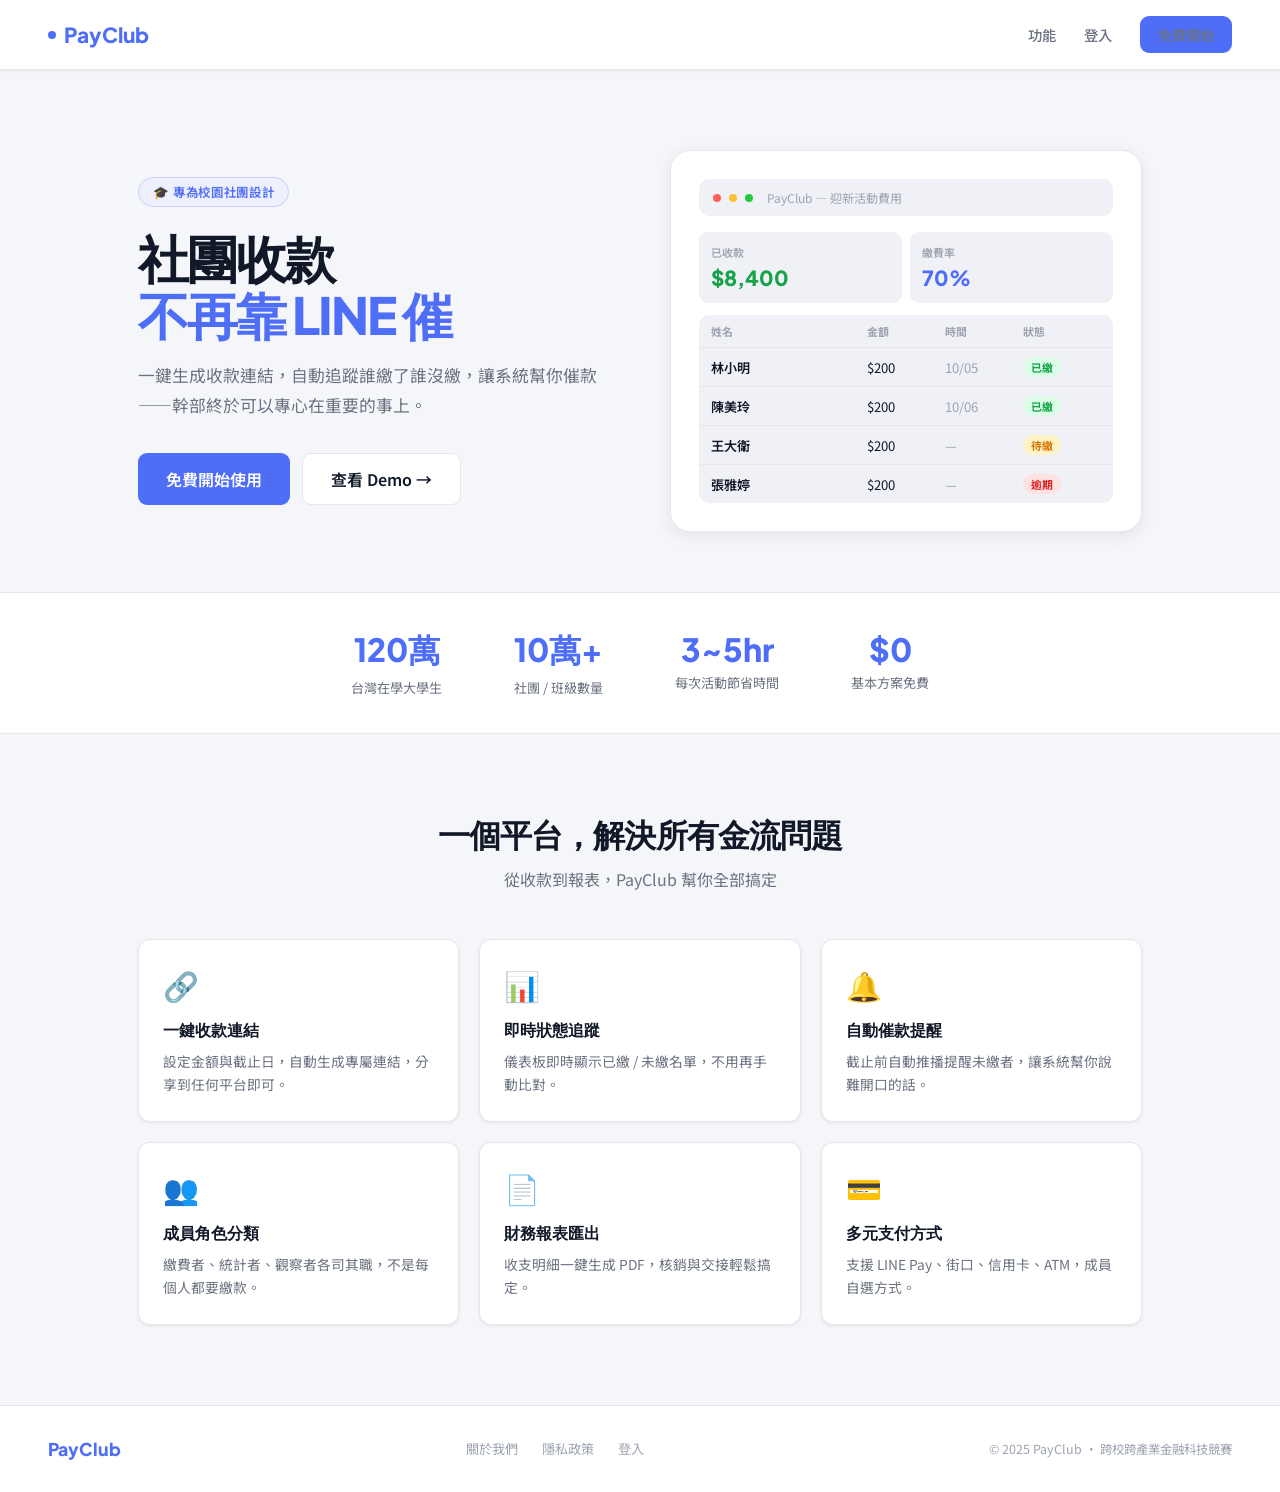
==== commit fe0ddf56: "Add files via upload" ====
--- a/index.html
+++ b/index.html
@@ -1,266 +1,136 @@
 <!DOCTYPE html>
 <html lang="zh-TW">
 <head>
-<meta charset="UTF-8">
-<meta name="viewport" content="width=device-width, initial-scale=1.0">
+<meta charset="UTF-8"><meta name="viewport" content="width=device-width, initial-scale=1.0">
 <title>PayClub — 校園團體金流管理</title>
-<link href="https://fonts.googleapis.com/css2?family=Syne:wght@400;600;700;800&family=Noto+Sans+TC:wght@300;400;500;700&display=swap" rel="stylesheet">
+<link href="https://fonts.googleapis.com/css2?family=Plus+Jakarta+Sans:wght@700;800&family=Noto+Sans+TC:wght@400;500;600;700&display=swap" rel="stylesheet">
+<link rel="stylesheet" href="shared.css">
+<script src="pc_auth.js"></script>
 <style>
-  :root {
-    --bg: #0a0a0f;
-    --surface: #12121a;
-    --card: #1a1a26;
-    --accent: #5b5ef4;
-    --accent2: #00e5c0;
-    --accent3: #ff6b6b;
-    --text: #f0f0ff;
-    --muted: #8888aa;
-    --border: rgba(255,255,255,0.07);
-  }
-  * { margin:0; padding:0; box-sizing:border-box; }
-  html { scroll-behavior:smooth; }
-  body { background:var(--bg); color:var(--text); font-family:'Noto Sans TC',sans-serif; overflow-x:hidden; }
-  body::before { content:''; position:fixed; inset:0; background-image:url("data:image/svg+xml,%3Csvg viewBox='0 0 256 256' xmlns='http://www.w3.org/2000/svg'%3E%3Cfilter id='n'%3E%3CfeTurbulence type='fractalNoise' baseFrequency='0.9' numOctaves='4' stitchTiles='stitch'/%3E%3C/filter%3E%3Crect width='100%25' height='100%25' filter='url(%23n)' opacity='0.04'/%3E%3C/svg%3E"); pointer-events:none; z-index:9999; opacity:0.4; }
+body{min-height:100vh;}
+nav{background:var(--white);border-bottom:1px solid var(--border);padding:16px 48px;display:flex;align-items:center;justify-content:space-between;position:sticky;top:0;z-index:100;box-shadow:var(--shadow);}
+.nav-logo{font-family:'Plus Jakarta Sans',sans-serif;font-weight:800;font-size:1.3rem;color:var(--accent);display:flex;align-items:center;gap:8px;}
+.nav-logo-dot{width:8px;height:8px;background:var(--accent);border-radius:50%;}
+.nav-links{display:flex;gap:28px;align-items:center;}
+.nav-links a{color:var(--text2);text-decoration:none;font-size:0.9rem;font-weight:500;transition:color 0.15s;}
+.nav-links a:hover{color:var(--text);}
 
-  nav { position:fixed; top:0; left:0; right:0; z-index:100; display:flex; align-items:center; justify-content:space-between; padding:20px 60px; background:rgba(10,10,15,0.85); backdrop-filter:blur(20px); border-bottom:1px solid var(--border); }
-  .logo { font-family:'Syne',sans-serif; font-weight:800; font-size:1.5rem; letter-spacing:-0.02em; display:flex; align-items:center; gap:8px; text-decoration:none; color:var(--text); }
-  .logo-dot { width:10px; height:10px; background:var(--accent2); border-radius:50%; animation:pulse 2s ease-in-out infinite; }
-  @keyframes pulse { 0%,100%{transform:scale(1);opacity:1} 50%{transform:scale(1.4);opacity:0.7} }
-  nav ul { display:flex; gap:32px; list-style:none; align-items:center; }
-  nav a { color:var(--muted); text-decoration:none; font-size:0.9rem; font-weight:500; transition:color 0.2s; }
-  nav a:hover { color:var(--text); }
-  .nav-cta { background:var(--accent)!important; color:#fff!important; padding:10px 22px; border-radius:8px; font-weight:600!important; transition:all 0.2s!important; }
-  .nav-cta:hover { background:#7b7ef8!important; transform:translateY(-1px); }
+.hero{max-width:1100px;margin:0 auto;padding:80px 48px 60px;display:grid;grid-template-columns:1fr 1fr;gap:60px;align-items:center;}
+.hero-left{}
+.hero-tag{display:inline-flex;align-items:center;gap:6px;background:var(--accent-light);border:1px solid #c7d2fe;border-radius:100px;padding:5px 14px;font-size:0.78rem;color:var(--accent);font-weight:600;letter-spacing:0.05em;margin-bottom:22px;}
+.hero h1{font-family:'Plus Jakarta Sans',sans-serif;font-size:clamp(2.2rem,4vw,3.2rem);font-weight:800;line-height:1.1;letter-spacing:-0.04em;margin-bottom:18px;color:var(--text);}
+.hero h1 span{color:var(--accent);}
+.hero p{color:var(--text2);font-size:1.05rem;line-height:1.8;margin-bottom:32px;}
+.hero-btns{display:flex;gap:12px;flex-wrap:wrap;}
 
-  .hero { min-height:100vh; display:flex; flex-direction:column; align-items:center; justify-content:center; text-align:center; padding:120px 40px 80px; position:relative; overflow:hidden; }
-  .hero-bg { position:absolute; inset:0; background: radial-gradient(ellipse 60% 50% at 50% 0%,rgba(91,94,244,0.18) 0%,transparent 70%), radial-gradient(ellipse 40% 40% at 80% 60%,rgba(0,229,192,0.08) 0%,transparent 60%), radial-gradient(ellipse 30% 30% at 20% 70%,rgba(255,107,107,0.06) 0%,transparent 60%); }
-  .hero-tag { display:inline-flex; align-items:center; gap:8px; background:rgba(91,94,244,0.15); border:1px solid rgba(91,94,244,0.3); border-radius:100px; padding:6px 16px; font-size:0.8rem; color:#a0a3ff; letter-spacing:0.08em; text-transform:uppercase; font-weight:600; margin-bottom:32px; animation:fadeUp 0.8s ease both; }
-  .hero h1 { font-family:'Syne',sans-serif; font-size:clamp(3rem,8vw,6.5rem); font-weight:800; line-height:1.0; letter-spacing:-0.04em; margin-bottom:28px; animation:fadeUp 0.8s 0.1s ease both; }
-  .hero h1 span { background:linear-gradient(135deg,var(--accent2) 0%,var(--accent) 50%,#a78bfa 100%); -webkit-background-clip:text; -webkit-text-fill-color:transparent; background-clip:text; }
-  .hero p { font-size:clamp(1rem,2vw,1.2rem); color:var(--muted); max-width:560px; line-height:1.8; margin-bottom:48px; font-weight:300; animation:fadeUp 0.8s 0.2s ease both; }
-  .hero-btns { display:flex; gap:16px; flex-wrap:wrap; justify-content:center; animation:fadeUp 0.8s 0.3s ease both; }
+.hero-right{background:var(--white);border:1px solid var(--border);border-radius:20px;padding:28px;box-shadow:var(--shadow-md);}
+.mock-topbar{background:var(--surface);border-radius:10px;padding:10px 14px;display:flex;align-items:center;gap:8px;margin-bottom:16px;}
+.mock-dot{width:8px;height:8px;border-radius:50%;}
+.mock-stats{display:grid;grid-template-columns:1fr 1fr;gap:8px;margin-bottom:12px;}
+.mock-stat{background:var(--surface);border-radius:9px;padding:12px;}
+.mock-stat-label{font-size:0.68rem;color:var(--text3);font-weight:600;margin-bottom:4px;}
+.mock-stat-val{font-family:'Plus Jakarta Sans',sans-serif;font-size:1.3rem;font-weight:800;}
+.mock-table-header{display:grid;grid-template-columns:2fr 1fr 1fr 1fr;padding:8px 12px;font-size:0.68rem;font-weight:700;color:var(--text3);text-transform:uppercase;letter-spacing:0.04em;}
+.mock-row{display:grid;grid-template-columns:2fr 1fr 1fr 1fr;padding:9px 12px;font-size:0.82rem;border-top:1px solid var(--border);align-items:center;}
+.mock-badge{display:inline-block;padding:2px 8px;border-radius:100px;font-size:0.68rem;font-weight:700;}
 
-  .btn-primary { background:var(--accent); color:#fff; padding:16px 36px; border-radius:12px; font-size:1rem; font-weight:700; text-decoration:none; letter-spacing:0.02em; transition:all 0.2s; border:none; cursor:pointer; display:inline-flex; align-items:center; gap:8px; font-family:'Noto Sans TC',sans-serif; }
-  .btn-primary:hover { background:#7b7ef8; transform:translateY(-2px); box-shadow:0 12px 32px rgba(91,94,244,0.4); }
-  .btn-secondary { background:transparent; color:var(--text); padding:16px 36px; border-radius:12px; font-size:1rem; font-weight:600; text-decoration:none; border:1px solid var(--border); transition:all 0.2s; cursor:pointer; display:inline-flex; align-items:center; gap:8px; font-family:'Noto Sans TC',sans-serif; }
-  .btn-secondary:hover { border-color:rgba(255,255,255,0.2); background:rgba(255,255,255,0.04); transform:translateY(-2px); }
+.stats-strip{background:var(--white);border-top:1px solid var(--border);border-bottom:1px solid var(--border);padding:36px 48px;display:flex;justify-content:center;gap:72px;flex-wrap:wrap;}
+.strip-stat{text-align:center;}
+.strip-num{font-family:'Plus Jakarta Sans',sans-serif;font-size:2rem;font-weight:800;color:var(--accent);}
+.strip-label{font-size:0.82rem;color:var(--text2);margin-top:4px;}
 
-  .stats { border-top:1px solid var(--border); border-bottom:1px solid var(--border); background:var(--surface); padding:40px 60px; display:flex; justify-content:center; gap:80px; flex-wrap:wrap; }
-  .stat { text-align:center; }
-  .stat-num { font-family:'Syne',sans-serif; font-size:2.5rem; font-weight:800; letter-spacing:-0.04em; background:linear-gradient(135deg,var(--accent2),var(--accent)); -webkit-background-clip:text; -webkit-text-fill-color:transparent; background-clip:text; }
-  .stat-label { font-size:0.85rem; color:var(--muted); margin-top:4px; }
+.features{max-width:1100px;margin:0 auto;padding:80px 48px;}
+.features-title{font-family:'Plus Jakarta Sans',sans-serif;font-size:2rem;font-weight:800;text-align:center;margin-bottom:8px;letter-spacing:-0.03em;}
+.features-sub{text-align:center;color:var(--text2);margin-bottom:48px;}
+.feat-grid{display:grid;grid-template-columns:repeat(3,1fr);gap:20px;}
+.feat-card{background:var(--white);border:1px solid var(--border);border-radius:var(--radius);padding:24px;box-shadow:var(--shadow);transition:all 0.2s;}
+.feat-card:hover{border-color:var(--accent);transform:translateY(-3px);box-shadow:0 8px 24px rgba(79,110,247,0.1);}
+.feat-card-icon{font-size:1.8rem;margin-bottom:14px;}
+.feat-card-title{font-family:'Plus Jakarta Sans',sans-serif;font-size:1rem;font-weight:700;margin-bottom:8px;}
+.feat-card-desc{font-size:0.86rem;color:var(--text2);line-height:1.7;}
 
-  section.content { padding:100px 60px; max-width:1200px; margin:0 auto; }
-  .section-tag { font-size:0.75rem; letter-spacing:0.12em; text-transform:uppercase; color:var(--accent2); font-weight:700; margin-bottom:16px; display:block; }
-  .section-title { font-family:'Syne',sans-serif; font-size:clamp(2rem,4vw,3rem); font-weight:800; letter-spacing:-0.03em; line-height:1.1; margin-bottom:20px; }
-  .section-sub { font-size:1.05rem; color:var(--muted); line-height:1.8; max-width:520px; font-weight:300; }
+footer{background:var(--white);border-top:1px solid var(--border);padding:32px 48px;display:flex;align-items:center;justify-content:space-between;flex-wrap:wrap;gap:16px;}
+.footer-logo{font-family:'Plus Jakarta Sans',sans-serif;font-weight:800;font-size:1.1rem;color:var(--accent);}
+.footer-links{display:flex;gap:24px;}
+.footer-links a{color:var(--text3);text-decoration:none;font-size:0.82rem;transition:color 0.15s;}
+.footer-links a:hover{color:var(--text);}
+.footer-copy{font-size:0.78rem;color:var(--text3);}
 
-  .features-wrap { background:var(--surface); border-top:1px solid var(--border); border-bottom:1px solid var(--border); padding:100px 60px; }
-  .features-inner { max-width:1200px; margin:0 auto; }
-  .features-grid { display:grid; grid-template-columns:repeat(3,1fr); gap:24px; margin-top:60px; }
-  .feature-card { background:var(--card); border:1px solid var(--border); border-radius:20px; padding:32px 28px; transition:all 0.3s; position:relative; overflow:hidden; cursor:pointer; }
-  .feature-card::before { content:''; position:absolute; top:0; left:0; right:0; height:2px; background:linear-gradient(90deg,var(--accent),var(--accent2)); opacity:0; transition:opacity 0.3s; }
-  .feature-card:hover { border-color:rgba(91,94,244,0.3); transform:translateY(-4px); box-shadow:0 20px 40px rgba(0,0,0,0.3); }
-  .feature-card:hover::before { opacity:1; }
-  .feat-icon { width:52px; height:52px; border-radius:14px; display:flex; align-items:center; justify-content:center; font-size:1.5rem; margin-bottom:20px; }
-  .feat-icon.blue { background:rgba(91,94,244,0.15); }
-  .feat-icon.green { background:rgba(0,229,192,0.12); }
-  .feat-icon.purple { background:rgba(167,139,250,0.15); }
-  .feat-icon.orange { background:rgba(251,146,60,0.15); }
-  .feat-icon.red { background:rgba(255,107,107,0.12); }
-  .feat-icon.cyan { background:rgba(0,229,192,0.12); }
-  .feature-card h3 { font-family:'Syne',sans-serif; font-size:1.05rem; font-weight:700; margin-bottom:10px; }
-  .feature-card p { font-size:0.88rem; color:var(--muted); line-height:1.7; }
-
-  .demo-cta { background:linear-gradient(135deg,rgba(91,94,244,0.15),rgba(0,229,192,0.08)); border:1px solid rgba(91,94,244,0.25); border-radius:24px; padding:60px; text-align:center; margin-top:60px; }
-  .demo-cta h2 { font-family:'Syne',sans-serif; font-size:2.5rem; font-weight:800; letter-spacing:-0.03em; margin-bottom:16px; }
-  .demo-cta p { color:var(--muted); margin-bottom:36px; font-size:1.05rem; }
-  .demo-btns { display:flex; gap:16px; justify-content:center; flex-wrap:wrap; }
-
-  .pricing-wrap { background:var(--surface); border-top:1px solid var(--border); padding:100px 60px; }
-  .pricing-inner { max-width:900px; margin:0 auto; text-align:center; }
-  .pricing-grid { display:grid; grid-template-columns:1fr 1fr 1fr; gap:24px; margin-top:60px; text-align:left; }
-  .price-card { background:var(--card); border:1px solid var(--border); border-radius:24px; padding:36px 28px; transition:all 0.3s; position:relative; }
-  .price-card.featured { border-color:var(--accent); background:linear-gradient(135deg,rgba(91,94,244,0.15),rgba(91,94,244,0.05)); box-shadow:0 0 40px rgba(91,94,244,0.15); }
-  .price-badge { position:absolute; top:-12px; left:50%; transform:translateX(-50%); background:var(--accent); color:#fff; font-size:0.7rem; font-weight:700; letter-spacing:0.08em; text-transform:uppercase; padding:4px 14px; border-radius:100px; white-space:nowrap; }
-  .price-tier { font-size:0.75rem; letter-spacing:0.1em; text-transform:uppercase; color:var(--muted); font-weight:700; margin-bottom:16px; }
-  .price-amount { font-family:'Syne',sans-serif; font-size:2.8rem; font-weight:800; letter-spacing:-0.04em; line-height:1; margin-bottom:4px; }
-  .price-amount span { font-size:1rem; font-weight:400; color:var(--muted); }
-  .price-desc { font-size:0.82rem; color:var(--muted); margin-bottom:28px; line-height:1.6; }
-  .price-features { list-style:none; display:flex; flex-direction:column; gap:12px; margin-bottom:32px; }
-  .price-features li { font-size:0.88rem; display:flex; align-items:center; gap:10px; color:var(--muted); }
-  .price-features li::before { content:'✓'; color:var(--accent2); font-weight:700; flex-shrink:0; }
-  .price-features li.inactive { opacity:0.4; }
-  .price-features li.inactive::before { content:'×'; color:#666; }
-  .btn-price { width:100%; padding:14px; border-radius:10px; font-size:0.9rem; font-weight:700; cursor:pointer; text-align:center; letter-spacing:0.02em; border:none; transition:all 0.2s; font-family:'Noto Sans TC',sans-serif; }
-  .btn-price.outline { background:transparent; border:1px solid var(--border); color:var(--text); }
-  .btn-price.outline:hover { border-color:rgba(255,255,255,0.2); background:rgba(255,255,255,0.04); }
-  .btn-price.solid { background:var(--accent); color:#fff; }
-  .btn-price.solid:hover { background:#7b7ef8; box-shadow:0 8px 24px rgba(91,94,244,0.4); transform:translateY(-1px); }
-
-  footer { border-top:1px solid var(--border); padding:40px 60px; display:flex; align-items:center; justify-content:space-between; flex-wrap:wrap; gap:20px; }
-  .footer-logo { font-family:'Syne',sans-serif; font-weight:800; font-size:1.2rem; }
-  .footer-links { display:flex; gap:28px; list-style:none; }
-  .footer-links a { color:var(--muted); text-decoration:none; font-size:0.85rem; transition:color 0.2s; }
-  .footer-links a:hover { color:var(--text); }
-  .footer-copy { font-size:0.8rem; color:var(--muted); }
-
-  @keyframes fadeUp { from{opacity:0;transform:translateY(24px)} to{opacity:1;transform:translateY(0)} }
-  .reveal { opacity:0; transform:translateY(32px); transition:all 0.7s cubic-bezier(0.16,1,0.3,1); }
-  .reveal.visible { opacity:1; transform:translateY(0); }
-
-  @media(max-width:768px) {
-    nav { padding:16px 24px; }
-    nav ul { display:none; }
-    section.content,.features-wrap,.pricing-wrap { padding:60px 24px; }
-    .stats { padding:32px 24px; gap:40px; }
-    footer { padding:32px 24px; }
-    .features-grid { grid-template-columns:1fr; }
-    .pricing-grid { grid-template-columns:1fr; }
-  }
+@media(max-width:768px){nav{padding:14px 20px;}.hero{grid-template-columns:1fr;padding:40px 20px;gap:32px;}.hero-right{display:none;}.stats-strip{gap:32px;padding:28px 20px;}.features{padding:48px 20px;}.feat-grid{grid-template-columns:1fr;}.footer-logo,.footer-links,.footer-copy{text-align:center;width:100%;justify-content:center;}}
 </style>
 </head>
 <body>
 <nav>
-  <a class="logo" href="index.html"><div class="logo-dot"></div>PayClub</a>
-  <ul>
-    <li><a href="#features">功能</a></li>
-    <li><a href="#pricing">方案</a></li>
-    <li><a href="login.html">登入</a></li>
-    <li><a href="login.html?mode=register" class="nav-cta">免費開始</a></li>
-  </ul>
+  <div class="nav-logo"><div class="nav-logo-dot"></div>PayClub</div>
+  <div class="nav-links">
+    <a href="#features">功能</a>
+    <a href="login.html" id="navLoginBtn">登入</a>
+    <a href="login.html?mode=register" class="btn btn-primary" id="navRegBtn" style="padding:8px 18px;">免費開始</a>
+  </div>
 </nav>
 
 <section class="hero">
-  <div class="hero-bg"></div>
-  <div class="hero-tag">🎓 專為校園社團打造的金流工具</div>
-  <h1>告別 LINE 催款<br><span>金流一鍵搞定</span></h1>
-  <p>PayClub 讓社團幹部不再手動追蹤繳費狀態。自動提醒、即時報表、一鍵收款——讓你把時間花在真正重要的事上。</p>
-  <div class="hero-btns">
-    <a href="login.html?mode=register" class="btn-primary">🚀 免費開始使用</a>
-    <a href="dashboard.html" class="btn-secondary">查看 Demo 儀表板 →</a>
-  </div>
-</section>
-
-<div class="stats">
-  <div class="stat reveal"><div class="stat-num">120萬</div><div class="stat-label">台灣在學大學生</div></div>
-  <div class="stat reveal"><div class="stat-num">10萬+</div><div class="stat-label">社團/班級數量</div></div>
-  <div class="stat reveal"><div class="stat-num">3~5hr</div><div class="stat-label">每次活動平均節省時間</div></div>
-  <div class="stat reveal"><div class="stat-num">$0</div><div class="stat-label">基本方案完全免費</div></div>
-</div>
-
-<section class="content" id="features">
-  <span class="section-tag">核心功能</span>
-  <h2 class="section-title">一個 APP<br>解決所有金流問題</h2>
-  <div class="features-grid" style="margin-top:60px">
-    <div class="feature-card reveal" onclick="location.href='dashboard.html'">
-      <div class="feat-icon blue">🔗</div>
-      <h3>一鍵建立收款連結</h3>
-      <p>設定活動名稱、金額與截止日，系統自動生成專屬收款連結，分享到任何平台即可。</p>
-    </div>
-    <div class="feature-card reveal" onclick="location.href='dashboard.html'">
-      <div class="feat-icon green">📡</div>
-      <h3>即時收款狀態追蹤</h3>
-      <p>儀表板即時顯示已繳/未繳人員名單，不用再手動比對，一目瞭然。</p>
-    </div>
-    <div class="feature-card reveal" onclick="location.href='dashboard.html'">
-      <div class="feat-icon purple">🔔</div>
-      <h3>自動催款提醒</h3>
-      <p>截止前 3 天、1 天自動推播提醒未繳者，讓系統幫你說難開口的話。</p>
-    </div>
-    <div class="feature-card reveal" onclick="location.href='report.html'">
-      <div class="feat-icon orange">📄</div>
-      <h3>財務報表自動生成</h3>
-      <p>收支明細、餘額總覽一鍵匯出 PDF，核銷、交接輕鬆搞定。</p>
-    </div>
-    <div class="feature-card reveal" onclick="location.href='dashboard.html'">
-      <div class="feat-icon cyan">👥</div>
-      <h3>多人共同管理</h3>
-      <p>可設定多位幹部不同權限，下一屆交接零痛苦，歷史紀錄永久保存。</p>
-    </div>
-    <div class="feature-card reveal" onclick="location.href='pay.html'">
-      <div class="feat-icon red">💳</div>
-      <h3>多元支付方式</h3>
-      <p>支援街口、LINE Pay、信用卡等主流支付，成員依喜好選擇，不再限制現金。</p>
+  <div class="hero-left">
+    <div class="hero-tag">🎓 專為校園社團設計</div>
+    <h1>社團收款<br><span>不再靠 LINE 催</span></h1>
+    <p>一鍵生成收款連結，自動追蹤誰繳了誰沒繳，讓系統幫你催款——幹部終於可以專心在重要的事上。</p>
+    <div class="hero-btns">
+      <a href="login.html?mode=register" class="btn btn-primary" id="heroCta" style="padding:13px 28px;font-size:1rem;">免費開始使用</a>
+      <a href="dashboard.html" class="btn btn-secondary" style="padding:13px 28px;font-size:1rem;">查看 Demo →</a>
     </div>
   </div>
-  <div class="demo-cta reveal">
-    <h2>立即體驗完整 Demo</h2>
-    <p>點擊下方按鈕，進入各個功能頁面實際操作</p>
-    <div class="demo-btns">
-      <a href="login.html" class="btn-primary">登入 / 註冊</a>
-      <a href="dashboard.html" class="btn-secondary">幹部儀表板</a>
-      <a href="create.html" class="btn-secondary">建立活動</a>
-      <a href="pay.html" class="btn-secondary">成員繳費頁</a>
-      <a href="report.html" class="btn-secondary">財務報表</a>
+  <div class="hero-right">
+    <div class="mock-topbar"><div class="mock-dot" style="background:#ff5f57"></div><div class="mock-dot" style="background:#ffc130"></div><div class="mock-dot" style="background:#27c93f"></div><span style="font-size:0.75rem;color:var(--text3);margin-left:6px">PayClub — 迎新活動費用</span></div>
+    <div class="mock-stats">
+      <div class="mock-stat"><div class="mock-stat-label">已收款</div><div class="mock-stat-val" style="color:var(--green)">$8,400</div></div>
+      <div class="mock-stat"><div class="mock-stat-label">繳費率</div><div class="mock-stat-val" style="color:var(--accent)">70%</div></div>
+    </div>
+    <div style="background:var(--surface);border-radius:10px;overflow:hidden;">
+      <div class="mock-table-header"><span>姓名</span><span>金額</span><span>時間</span><span>狀態</span></div>
+      <div class="mock-row"><span style="font-weight:600">林小明</span><span>$200</span><span style="color:var(--text3)">10/05</span><span><span class="mock-badge" style="background:var(--green-light);color:var(--green)">已繳</span></span></div>
+      <div class="mock-row"><span style="font-weight:600">陳美玲</span><span>$200</span><span style="color:var(--text3)">10/06</span><span><span class="mock-badge" style="background:var(--green-light);color:var(--green)">已繳</span></span></div>
+      <div class="mock-row"><span style="font-weight:600">王大衛</span><span>$200</span><span style="color:var(--text3)">—</span><span><span class="mock-badge" style="background:var(--orange-light);color:var(--orange)">待繳</span></span></div>
+      <div class="mock-row"><span style="font-weight:600">張雅婷</span><span>$200</span><span style="color:var(--text3)">—</span><span><span class="mock-badge" style="background:var(--red-light);color:var(--red)">逾期</span></span></div>
     </div>
   </div>
 </section>
 
-<div class="pricing-wrap" id="pricing">
-  <div class="pricing-inner">
-    <span class="section-tag">方案選擇</span>
-    <h2 class="section-title">適合每種規模的社團</h2>
-    <div class="pricing-grid reveal">
-      <div class="price-card">
-        <div class="price-tier">免費版</div>
-        <div class="price-amount">$0 <span>/月</span></div>
-        <div class="price-desc">小型班級或想先試用的幹部</div>
-        <ul class="price-features">
-          <li>每月最多 5 個活動</li>
-          <li>基本收款功能</li>
-          <li>收款狀態追蹤</li>
-          <li class="inactive">自動催款提醒</li>
-          <li class="inactive">PDF 報表匯出</li>
-        </ul>
-        <button class="btn-price outline" onclick="location.href='login.html?mode=register'">免費開始</button>
-      </div>
-      <div class="price-card featured">
-        <div class="price-badge">最受歡迎</div>
-        <div class="price-tier">進階版</div>
-        <div class="price-amount">$99 <span>/月</span></div>
-        <div class="price-desc">活躍社團幹部的最佳選擇</div>
-        <ul class="price-features">
-          <li>無限活動建立</li>
-          <li>全功能收款</li>
-          <li>即時狀態追蹤</li>
-          <li>自動催款提醒</li>
-          <li>PDF 報表匯出</li>
-        </ul>
-        <button class="btn-price solid" onclick="location.href='login.html?mode=register'">立即升級</button>
-      </div>
-      <div class="price-card">
-        <div class="price-tier">校方授權</div>
-        <div class="price-amount">$3萬 <span>/年</span></div>
-        <div class="price-desc">全校社聯或課外活動組統一管理</div>
-        <ul class="price-features">
-          <li>全校社團統一後台</li>
-          <li>無限幹部帳號</li>
-          <li>客製化報表</li>
-          <li>專屬客服支援</li>
-          <li>API 系統整合</li>
-        </ul>
-        <button class="btn-price outline">聯繫我們</button>
-      </div>
-    </div>
+<div class="stats-strip">
+  <div class="strip-stat"><div class="strip-num">120萬</div><div class="strip-label">台灣在學大學生</div></div>
+  <div class="strip-stat"><div class="strip-num">10萬+</div><div class="strip-label">社團 / 班級數量</div></div>
+  <div class="strip-stat"><div class="strip-num">3~5hr</div><div class="strip-label">每次活動節省時間</div></div>
+  <div class="strip-stat"><div class="strip-num">$0</div><div class="strip-label">基本方案免費</div></div>
+</div>
+
+<section class="features" id="features">
+  <div class="features-title">一個平台，解決所有金流問題</div>
+  <div class="features-sub">從收款到報表，PayClub 幫你全部搞定</div>
+  <div class="feat-grid">
+    <div class="feat-card"><div class="feat-card-icon">🔗</div><div class="feat-card-title">一鍵收款連結</div><div class="feat-card-desc">設定金額與截止日，自動生成專屬連結，分享到任何平台即可。</div></div>
+    <div class="feat-card"><div class="feat-card-icon">📊</div><div class="feat-card-title">即時狀態追蹤</div><div class="feat-card-desc">儀表板即時顯示已繳 / 未繳名單，不用再手動比對。</div></div>
+    <div class="feat-card"><div class="feat-card-icon">🔔</div><div class="feat-card-title">自動催款提醒</div><div class="feat-card-desc">截止前自動推播提醒未繳者，讓系統幫你說難開口的話。</div></div>
+    <div class="feat-card"><div class="feat-card-icon">👥</div><div class="feat-card-title">成員角色分類</div><div class="feat-card-desc">繳費者、統計者、觀察者各司其職，不是每個人都要繳款。</div></div>
+    <div class="feat-card"><div class="feat-card-icon">📄</div><div class="feat-card-title">財務報表匯出</div><div class="feat-card-desc">收支明細一鍵生成 PDF，核銷與交接輕鬆搞定。</div></div>
+    <div class="feat-card"><div class="feat-card-icon">💳</div><div class="feat-card-title">多元支付方式</div><div class="feat-card-desc">支援 LINE Pay、街口、信用卡、ATM，成員自選方式。</div></div>
   </div>
-</div>
+</section>
 
 <footer>
   <div class="footer-logo">PayClub</div>
-  <ul class="footer-links">
-    <li><a href="#">關於我們</a></li>
-    <li><a href="#">隱私政策</a></li>
-    <li><a href="login.html">登入</a></li>
-  </ul>
-  <div class="footer-copy">© 2025 PayClub · 跨校跨產業金融科技競賽提案</div>
+  <div class="footer-links"><a href="#">關於我們</a><a href="#">隱私政策</a><a href="login.html">登入</a></div>
+  <div class="footer-copy">© 2025 PayClub · 跨校跨產業金融科技競賽</div>
 </footer>
 
 <script>
-const obs = new IntersectionObserver(entries => {
-  entries.forEach((e,i) => { if(e.isIntersecting){ setTimeout(()=>e.target.classList.add('visible'),i*80); obs.unobserve(e.target); } });
-},{threshold:0.1});
-document.querySelectorAll('.reveal').forEach(el=>obs.observe(el));
+// If already logged in, update nav and CTA
+if(PC_isLoggedIn()){
+  const u=PC_getUser();
+  document.getElementById('navLoginBtn').textContent='儀表板';
+  document.getElementById('navLoginBtn').href='dashboard.html';
+  document.getElementById('navRegBtn').textContent='進入 '+u.name+' 的帳號';
+  document.getElementById('navRegBtn').href='dashboard.html';
+  document.getElementById('heroCta').textContent='進入儀表板 →';
+  document.getElementById('heroCta').href='dashboard.html';
+}
 </script>
-</body>
-</html>
+</body></html>
--- a/shared.css
+++ b/shared.css
@@ -0,0 +1,107 @@
+/* PayClub Shared Styles - Clean Fintech Theme */
+:root{
+  --bg:#f5f6fa;
+  --white:#ffffff;
+  --surface:#f0f1f6;
+  --accent:#4f6ef7;
+  --accent-light:#eef0fe;
+  --accent-dark:#3a56d4;
+  --green:#16a34a;
+  --green-light:#dcfce7;
+  --orange:#d97706;
+  --orange-light:#fef3c7;
+  --red:#dc2626;
+  --red-light:#fee2e2;
+  --text:#111827;
+  --text2:#6b7280;
+  --text3:#9ca3af;
+  --border:#e5e7eb;
+  --border2:#d1d5db;
+  --shadow:0 1px 3px rgba(0,0,0,0.08);
+  --shadow-md:0 4px 16px rgba(0,0,0,0.08);
+  --radius:12px;
+}
+*{margin:0;padding:0;box-sizing:border-box;}
+body{background:var(--bg);color:var(--text);font-family:'Noto Sans TC','Plus Jakarta Sans',sans-serif;}
+
+/* SIDEBAR */
+.sidebar{width:240px;background:var(--white);border-right:1px solid var(--border);display:flex;flex-direction:column;position:fixed;top:0;bottom:0;z-index:50;box-shadow:var(--shadow);}
+.sidebar-logo{padding:22px 20px;border-bottom:1px solid var(--border);display:flex;align-items:center;gap:10px;font-family:'Plus Jakarta Sans',sans-serif;font-weight:800;font-size:1.2rem;color:var(--accent);}
+.logo-dot{width:8px;height:8px;background:var(--accent);border-radius:50%;}
+.sidebar-nav{padding:12px 10px;flex:1;overflow-y:auto;}
+.nav-section{font-size:0.68rem;font-weight:700;color:var(--text3);letter-spacing:0.08em;text-transform:uppercase;padding:10px 12px 4px;margin-top:6px;}
+.nav-item{display:flex;align-items:center;gap:10px;padding:10px 12px;border-radius:9px;color:var(--text2);font-size:0.87rem;font-weight:500;cursor:pointer;transition:all 0.15s;margin-bottom:2px;text-decoration:none;}
+.nav-item:hover{background:var(--surface);color:var(--text);}
+.nav-item.active{background:var(--accent-light);color:var(--accent);font-weight:600;}
+.nav-item .icon{font-size:1rem;width:18px;text-align:center;flex-shrink:0;}
+.nav-event{font-size:0.82rem;padding:7px 12px 7px 40px;border-radius:8px;color:var(--text2);display:flex;align-items:center;justify-content:space-between;text-decoration:none;transition:all 0.15s;margin-bottom:2px;}
+.nav-event:hover{background:var(--surface);color:var(--text);}
+.nav-event.current{background:var(--accent-light);color:var(--accent);font-weight:600;}
+.sidebar-bottom{padding:12px 10px;border-top:1px solid var(--border);}
+.user-card{display:flex;align-items:center;gap:10px;padding:10px 12px;border-radius:9px;background:var(--surface);cursor:pointer;transition:background 0.15s;}
+.user-card:hover{background:var(--border);}
+.avatar{width:32px;height:32px;border-radius:50%;background:var(--accent);display:flex;align-items:center;justify-content:center;font-size:0.82rem;font-weight:700;color:#fff;flex-shrink:0;}
+.user-info{flex:1;min-width:0;}
+.user-name{font-size:0.85rem;font-weight:600;white-space:nowrap;overflow:hidden;text-overflow:ellipsis;}
+.user-role{font-size:0.7rem;color:var(--text3);}
+.logout-btn{background:none;border:none;color:var(--text3);cursor:pointer;font-size:0.85rem;padding:4px;transition:color 0.15s;}
+.logout-btn:hover{color:var(--red);}
+
+/* MAIN */
+.main{margin-left:240px;flex:1;padding:32px 36px;min-height:100vh;}
+.topbar{display:flex;align-items:flex-start;justify-content:space-between;margin-bottom:28px;gap:16px;flex-wrap:wrap;}
+.page-title{font-family:'Plus Jakarta Sans',sans-serif;font-size:1.6rem;font-weight:800;color:var(--text);letter-spacing:-0.02em;}
+.page-sub{color:var(--text2);font-size:0.88rem;margin-top:4px;}
+
+/* BUTTONS */
+.btn{padding:9px 18px;border-radius:9px;font-size:0.87rem;font-weight:600;cursor:pointer;border:none;font-family:'Noto Sans TC',sans-serif;transition:all 0.15s;display:inline-flex;align-items:center;gap:6px;text-decoration:none;}
+.btn-primary{background:var(--accent);color:#fff;}
+.btn-primary:hover{background:var(--accent-dark);transform:translateY(-1px);box-shadow:0 4px 12px rgba(79,110,247,0.3);}
+.btn-secondary{background:var(--white);color:var(--text);border:1.5px solid var(--border);}
+.btn-secondary:hover{border-color:var(--border2);background:var(--surface);}
+.btn-ghost{background:transparent;color:var(--text2);border:1.5px solid var(--border);}
+.btn-ghost:hover{background:var(--surface);color:var(--text);}
+.btn-green{background:var(--green-light);color:var(--green);border:1px solid #bbf7d0;}
+.btn-green:hover{background:#bbf7d0;}
+.btn-danger{background:var(--red-light);color:var(--red);border:1px solid #fecaca;}
+
+/* CARDS */
+.card{background:var(--white);border:1px solid var(--border);border-radius:var(--radius);box-shadow:var(--shadow);}
+
+/* BADGES */
+.badge{display:inline-flex;align-items:center;padding:3px 10px;border-radius:100px;font-size:0.72rem;font-weight:700;}
+.badge-green{background:var(--green-light);color:var(--green);}
+.badge-orange{background:var(--orange-light);color:var(--orange);}
+.badge-red{background:var(--red-light);color:var(--red);}
+.badge-gray{background:var(--surface);color:var(--text2);}
+.badge-blue{background:var(--accent-light);color:var(--accent);}
+
+/* FORM */
+.form-group{margin-bottom:16px;}
+.form-label{display:block;font-size:0.8rem;font-weight:600;color:var(--text2);margin-bottom:6px;}
+.form-input{width:100%;background:var(--white);border:1.5px solid var(--border);border-radius:9px;padding:11px 14px;color:var(--text);font-size:0.92rem;font-family:'Noto Sans TC',sans-serif;outline:none;transition:border-color 0.15s;}
+.form-input:focus{border-color:var(--accent);}
+select.form-input{cursor:pointer;}
+textarea.form-input{resize:vertical;}
+
+/* PROGRESS */
+.progress-bar{height:6px;background:var(--surface);border-radius:100px;overflow:hidden;}
+.progress-fill{height:100%;border-radius:100px;background:linear-gradient(90deg,var(--accent),#06b6d4);transition:width 0.8s cubic-bezier(0.16,1,0.3,1);}
+.progress-fill.green{background:linear-gradient(90deg,var(--green),#4ade80);}
+
+/* TOAST */
+.toast{position:fixed;bottom:24px;right:24px;background:var(--text);color:#fff;border-radius:10px;padding:12px 18px;font-size:0.87rem;transform:translateY(60px);opacity:0;transition:all 0.3s;z-index:9999;box-shadow:var(--shadow-md);}
+.toast.show{transform:translateY(0);opacity:1;}
+
+/* MODAL */
+.overlay{position:fixed;inset:0;background:rgba(0,0,0,0.4);backdrop-filter:blur(2px);z-index:200;display:none;align-items:center;justify-content:center;padding:20px;}
+.overlay.show{display:flex;}
+.modal{background:var(--white);border-radius:16px;padding:32px;width:100%;max-width:480px;box-shadow:0 20px 60px rgba(0,0,0,0.15);animation:slideUp 0.25s ease;max-height:90vh;overflow-y:auto;}
+@keyframes slideUp{from{opacity:0;transform:translateY(16px)}to{opacity:1;transform:translateY(0)}}
+.modal-title{font-family:'Plus Jakarta Sans',sans-serif;font-size:1.2rem;font-weight:800;margin-bottom:20px;color:var(--text);}
+.modal-actions{display:flex;gap:10px;margin-top:20px;}
+
+@media(max-width:900px){
+  .sidebar{display:none;}
+  .main{margin-left:0;padding:20px 16px;}
+}
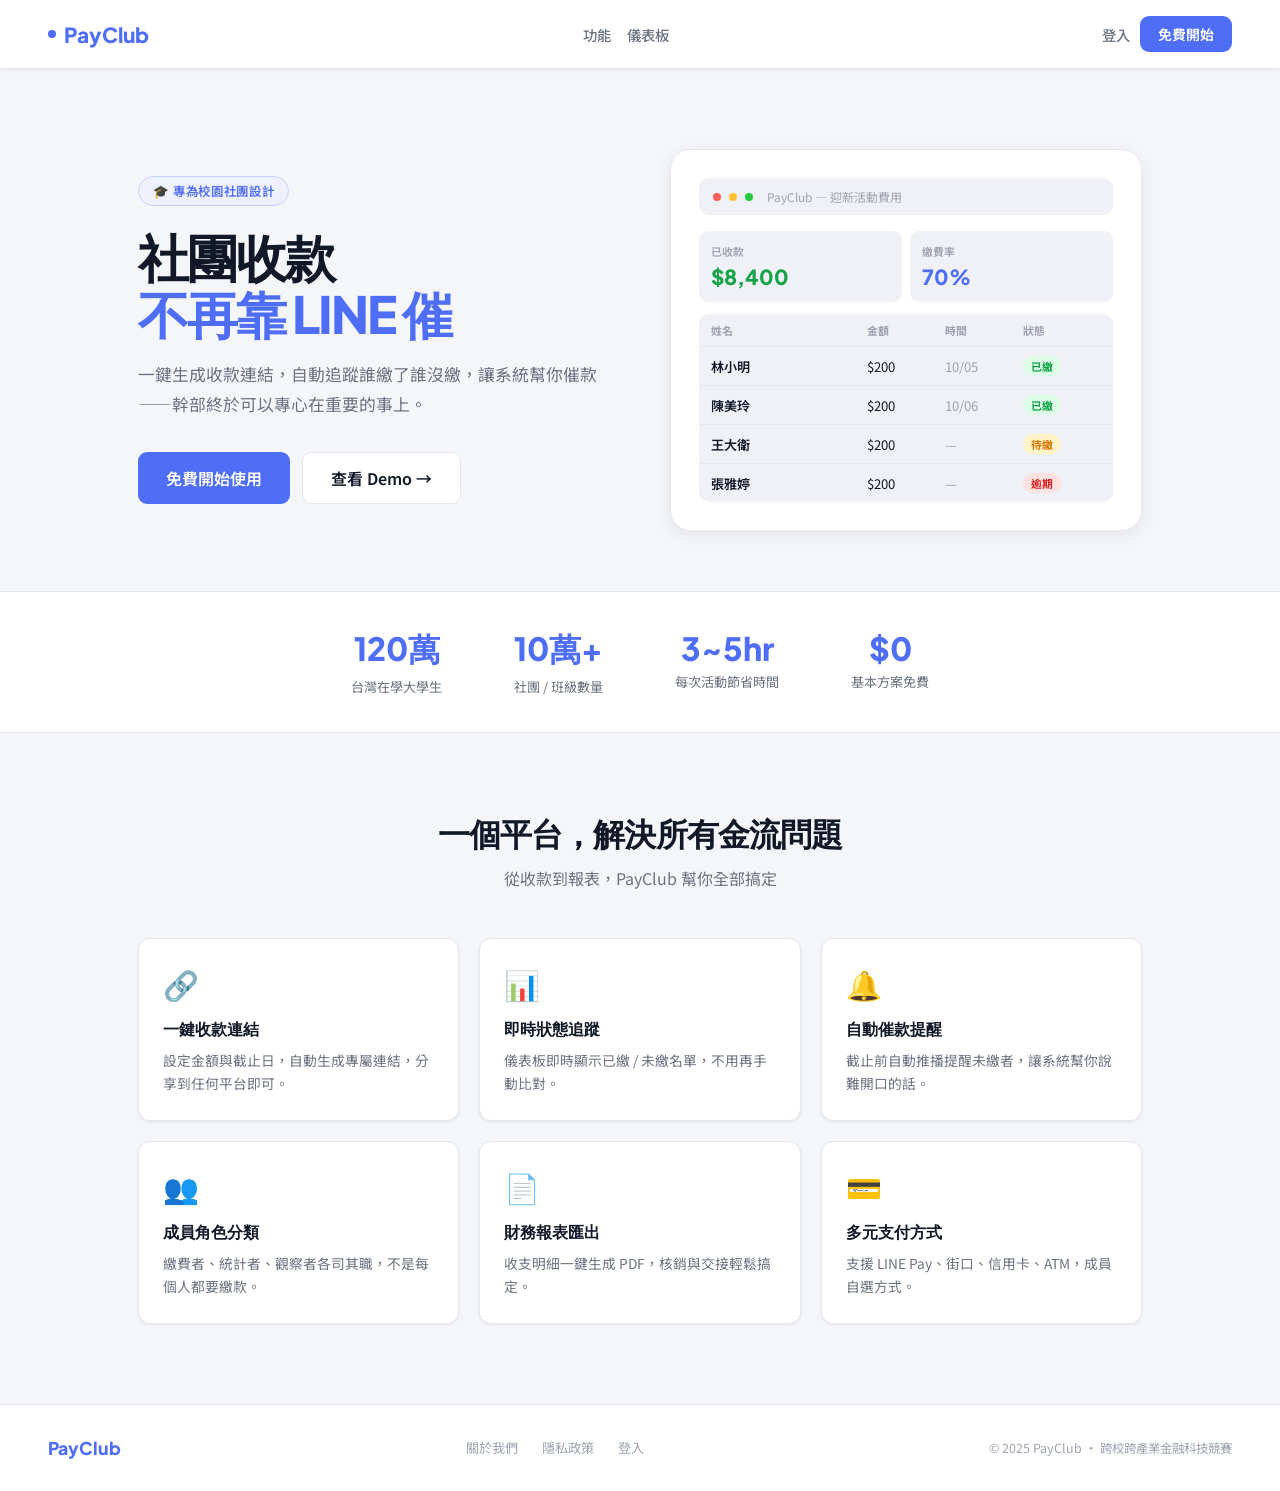
==== commit 559ee825: "Add files via upload" ====
--- a/index.html
+++ b/index.html
@@ -11,18 +11,20 @@
 nav{background:var(--white);border-bottom:1px solid var(--border);padding:16px 48px;display:flex;align-items:center;justify-content:space-between;position:sticky;top:0;z-index:100;box-shadow:var(--shadow);}
 .nav-logo{font-family:'Plus Jakarta Sans',sans-serif;font-weight:800;font-size:1.3rem;color:var(--accent);display:flex;align-items:center;gap:8px;}
 .nav-logo-dot{width:8px;height:8px;background:var(--accent);border-radius:50%;}
-.nav-links{display:flex;gap:28px;align-items:center;}
+.nav-links{display:flex;gap:16px;align-items:center;}
 .nav-links a{color:var(--text2);text-decoration:none;font-size:0.9rem;font-weight:500;transition:color 0.15s;}
 .nav-links a:hover{color:var(--text);}
+/* 右上角登入/狀態區塊 */
+.nav-auth{display:flex;align-items:center;gap:10px;}
+.nav-user-chip{display:flex;align-items:center;gap:8px;background:var(--surface);border:1px solid var(--border);border-radius:100px;padding:6px 14px 6px 8px;font-size:0.85rem;font-weight:600;color:var(--text);}
+.nav-user-av{width:24px;height:24px;border-radius:50%;background:var(--accent);color:#fff;display:flex;align-items:center;justify-content:center;font-size:0.72rem;font-weight:700;}
 
 .hero{max-width:1100px;margin:0 auto;padding:80px 48px 60px;display:grid;grid-template-columns:1fr 1fr;gap:60px;align-items:center;}
-.hero-left{}
 .hero-tag{display:inline-flex;align-items:center;gap:6px;background:var(--accent-light);border:1px solid #c7d2fe;border-radius:100px;padding:5px 14px;font-size:0.78rem;color:var(--accent);font-weight:600;letter-spacing:0.05em;margin-bottom:22px;}
 .hero h1{font-family:'Plus Jakarta Sans',sans-serif;font-size:clamp(2.2rem,4vw,3.2rem);font-weight:800;line-height:1.1;letter-spacing:-0.04em;margin-bottom:18px;color:var(--text);}
 .hero h1 span{color:var(--accent);}
 .hero p{color:var(--text2);font-size:1.05rem;line-height:1.8;margin-bottom:32px;}
 .hero-btns{display:flex;gap:12px;flex-wrap:wrap;}
-
 .hero-right{background:var(--white);border:1px solid var(--border);border-radius:20px;padding:28px;box-shadow:var(--shadow-md);}
 .mock-topbar{background:var(--surface);border-radius:10px;padding:10px 14px;display:flex;align-items:center;gap:8px;margin-bottom:16px;}
 .mock-dot{width:8px;height:8px;border-radius:50%;}
@@ -33,12 +35,10 @@
 .mock-table-header{display:grid;grid-template-columns:2fr 1fr 1fr 1fr;padding:8px 12px;font-size:0.68rem;font-weight:700;color:var(--text3);text-transform:uppercase;letter-spacing:0.04em;}
 .mock-row{display:grid;grid-template-columns:2fr 1fr 1fr 1fr;padding:9px 12px;font-size:0.82rem;border-top:1px solid var(--border);align-items:center;}
 .mock-badge{display:inline-block;padding:2px 8px;border-radius:100px;font-size:0.68rem;font-weight:700;}
-
 .stats-strip{background:var(--white);border-top:1px solid var(--border);border-bottom:1px solid var(--border);padding:36px 48px;display:flex;justify-content:center;gap:72px;flex-wrap:wrap;}
 .strip-stat{text-align:center;}
 .strip-num{font-family:'Plus Jakarta Sans',sans-serif;font-size:2rem;font-weight:800;color:var(--accent);}
 .strip-label{font-size:0.82rem;color:var(--text2);margin-top:4px;}
-
 .features{max-width:1100px;margin:0 auto;padding:80px 48px;}
 .features-title{font-family:'Plus Jakarta Sans',sans-serif;font-size:2rem;font-weight:800;text-align:center;margin-bottom:8px;letter-spacing:-0.03em;}
 .features-sub{text-align:center;color:var(--text2);margin-bottom:48px;}
@@ -48,14 +48,12 @@
 .feat-card-icon{font-size:1.8rem;margin-bottom:14px;}
 .feat-card-title{font-family:'Plus Jakarta Sans',sans-serif;font-size:1rem;font-weight:700;margin-bottom:8px;}
 .feat-card-desc{font-size:0.86rem;color:var(--text2);line-height:1.7;}
-
 footer{background:var(--white);border-top:1px solid var(--border);padding:32px 48px;display:flex;align-items:center;justify-content:space-between;flex-wrap:wrap;gap:16px;}
 .footer-logo{font-family:'Plus Jakarta Sans',sans-serif;font-weight:800;font-size:1.1rem;color:var(--accent);}
 .footer-links{display:flex;gap:24px;}
 .footer-links a{color:var(--text3);text-decoration:none;font-size:0.82rem;transition:color 0.15s;}
 .footer-links a:hover{color:var(--text);}
 .footer-copy{font-size:0.78rem;color:var(--text3);}
-
 @media(max-width:768px){nav{padding:14px 20px;}.hero{grid-template-columns:1fr;padding:40px 20px;gap:32px;}.hero-right{display:none;}.stats-strip{gap:32px;padding:28px 20px;}.features{padding:48px 20px;}.feat-grid{grid-template-columns:1fr;}.footer-logo,.footer-links,.footer-copy{text-align:center;width:100%;justify-content:center;}}
 </style>
 </head>
@@ -64,8 +62,10 @@
   <div class="nav-logo"><div class="nav-logo-dot"></div>PayClub</div>
   <div class="nav-links">
     <a href="#features">功能</a>
-    <a href="login.html" id="navLoginBtn">登入</a>
-    <a href="login.html?mode=register" class="btn btn-primary" id="navRegBtn" style="padding:8px 18px;">免費開始</a>
+    <a href="dashboard.html">儀表板</a>
+  </div>
+  <div class="nav-auth" id="navAuth">
+    <!-- filled by JS -->
   </div>
 </nav>
 
@@ -75,7 +75,7 @@
     <h1>社團收款<br><span>不再靠 LINE 催</span></h1>
     <p>一鍵生成收款連結，自動追蹤誰繳了誰沒繳，讓系統幫你催款——幹部終於可以專心在重要的事上。</p>
     <div class="hero-btns">
-      <a href="login.html?mode=register" class="btn btn-primary" id="heroCta" style="padding:13px 28px;font-size:1rem;">免費開始使用</a>
+      <a href="dashboard.html" class="btn btn-primary" id="heroCta" style="padding:13px 28px;font-size:1rem;">進入儀表板 →</a>
       <a href="dashboard.html" class="btn btn-secondary" style="padding:13px 28px;font-size:1rem;">查看 Demo →</a>
     </div>
   </div>
@@ -122,15 +122,21 @@
 </footer>
 
 <script>
-// If already logged in, update nav and CTA
+const authArea = document.getElementById('navAuth');
 if(PC_isLoggedIn()){
-  const u=PC_getUser();
-  document.getElementById('navLoginBtn').textContent='儀表板';
-  document.getElementById('navLoginBtn').href='dashboard.html';
-  document.getElementById('navRegBtn').textContent='進入 '+u.name+' 的帳號';
-  document.getElementById('navRegBtn').href='dashboard.html';
-  document.getElementById('heroCta').textContent='進入儀表板 →';
-  document.getElementById('heroCta').href='dashboard.html';
+  const u = PC_getUser();
+  authArea.innerHTML = `
+    <div class="nav-user-chip">
+      <div class="nav-user-av">${u.name.slice(0,1)}</div>
+      ${u.name}
+    </div>
+    <a href="dashboard.html" class="btn btn-primary" style="color:#fff;padding:8px 18px;">進入儀表板</a>`;
+} else {
+  authArea.innerHTML = `
+    <a href="login.html" style="color:var(--text2);text-decoration:none;font-size:0.9rem;font-weight:500;">登入</a>
+    <a href="login.html?mode=register" class="btn btn-primary" style="color:#fff;padding:8px 18px;">免費開始</a>`;
+  document.getElementById('heroCta').textContent = '免費開始使用';
+  document.getElementById('heroCta').href = 'login.html?mode=register';
 }
 </script>
 </body></html>
--- a/shared.css
+++ b/shared.css
@@ -55,7 +55,7 @@
 
 /* BUTTONS */
 .btn{padding:9px 18px;border-radius:9px;font-size:0.87rem;font-weight:600;cursor:pointer;border:none;font-family:'Noto Sans TC',sans-serif;transition:all 0.15s;display:inline-flex;align-items:center;gap:6px;text-decoration:none;}
-.btn-primary{background:var(--accent);color:#fff;}
+.btn-primary{background:var(--accent);color:#fff!important;}
 .btn-primary:hover{background:var(--accent-dark);transform:translateY(-1px);box-shadow:0 4px 12px rgba(79,110,247,0.3);}
 .btn-secondary{background:var(--white);color:var(--text);border:1.5px solid var(--border);}
 .btn-secondary:hover{border-color:var(--border2);background:var(--surface);}
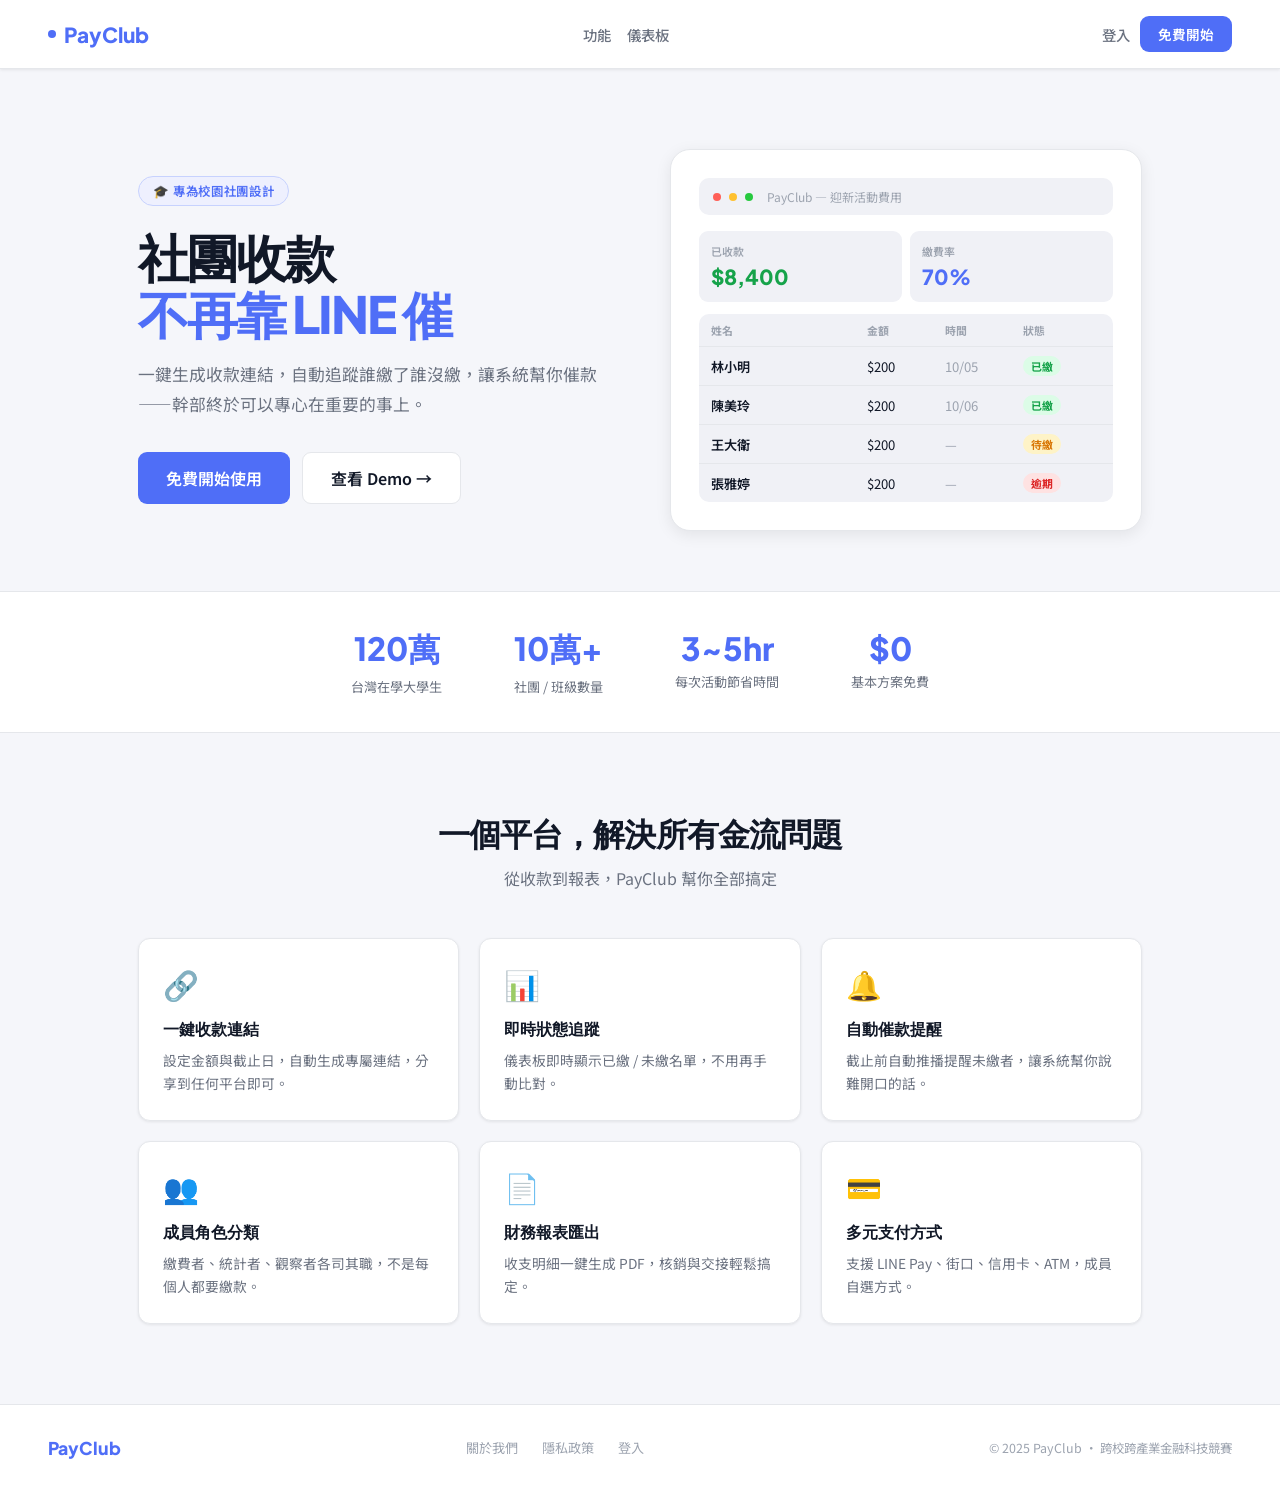
==== commit 57d60c8c: "Add files via upload" ====
--- a/index.html
+++ b/index.html
@@ -125,10 +125,11 @@
 const authArea = document.getElementById('navAuth');
 if(PC_isLoggedIn()){
   const u = PC_getUser();
+  const uName = u.name || u.email || '使用者';
   authArea.innerHTML = `
     <div class="nav-user-chip">
-      <div class="nav-user-av">${u.name.slice(0,1)}</div>
-      ${u.name}
+      <div class="nav-user-av">${uName.slice(0,1).toUpperCase()}</div>
+      ${uName}
     </div>
     <a href="dashboard.html" class="btn btn-primary" style="color:#fff;padding:8px 18px;">進入儀表板</a>`;
 } else {
--- a/shared.css
+++ b/shared.css
@@ -1,107 +1,132 @@
-/* PayClub Shared Styles - Clean Fintech Theme */
+/* PayClub Shared Styles v3 — Mobile First */
 :root{
-  --bg:#f5f6fa;
-  --white:#ffffff;
-  --surface:#f0f1f6;
-  --accent:#4f6ef7;
-  --accent-light:#eef0fe;
-  --accent-dark:#3a56d4;
-  --green:#16a34a;
-  --green-light:#dcfce7;
-  --orange:#d97706;
-  --orange-light:#fef3c7;
-  --red:#dc2626;
-  --red-light:#fee2e2;
-  --text:#111827;
-  --text2:#6b7280;
-  --text3:#9ca3af;
-  --border:#e5e7eb;
-  --border2:#d1d5db;
+  --bg:#f5f6fa; --white:#ffffff; --surface:#f0f1f6;
+  --accent:#4f6ef7; --accent-light:#eef0fe; --accent-dark:#3a56d4;
+  --green:#16a34a; --green-light:#dcfce7;
+  --orange:#d97706; --orange-light:#fef3c7;
+  --red:#dc2626; --red-light:#fee2e2;
+  --text:#111827; --text2:#6b7280; --text3:#9ca3af;
+  --border:#e5e7eb; --border2:#d1d5db;
   --shadow:0 1px 3px rgba(0,0,0,0.08);
   --shadow-md:0 4px 16px rgba(0,0,0,0.08);
   --radius:12px;
+  --sidebar-w:220px;
 }
 *{margin:0;padding:0;box-sizing:border-box;}
+html{font-size:16px;}
 body{background:var(--bg);color:var(--text);font-family:'Noto Sans TC','Plus Jakarta Sans',sans-serif;}
 
-/* SIDEBAR */
-.sidebar{width:240px;background:var(--white);border-right:1px solid var(--border);display:flex;flex-direction:column;position:fixed;top:0;bottom:0;z-index:50;box-shadow:var(--shadow);}
-.sidebar-logo{padding:22px 20px;border-bottom:1px solid var(--border);display:flex;align-items:center;gap:10px;font-family:'Plus Jakarta Sans',sans-serif;font-weight:800;font-size:1.2rem;color:var(--accent);}
+/* ── MOBILE NAV (hamburger) ── */
+.mobile-nav{display:none;position:fixed;top:0;left:0;right:0;z-index:80;background:var(--white);border-bottom:1px solid var(--border);padding:12px 16px;align-items:center;justify-content:space-between;box-shadow:var(--shadow);}
+.mobile-nav-logo{font-family:'Plus Jakarta Sans',sans-serif;font-weight:800;font-size:1.1rem;color:var(--accent);display:flex;align-items:center;gap:6px;}
+.hamburger{background:none;border:1px solid var(--border);border-radius:8px;padding:7px 10px;cursor:pointer;font-size:1.1rem;color:var(--text2);}
+.mobile-overlay{display:none;position:fixed;inset:0;background:rgba(0,0,0,0.4);z-index:89;}
+.mobile-overlay.show{display:block;}
+
+/* ── SIDEBAR ── */
+.sidebar{width:var(--sidebar-w);background:var(--white);border-right:1px solid var(--border);display:flex;flex-direction:column;position:fixed;top:0;bottom:0;z-index:90;box-shadow:var(--shadow);transition:transform 0.25s ease;}
+.sidebar-logo{padding:20px 18px;border-bottom:1px solid var(--border);display:flex;align-items:center;gap:8px;font-family:'Plus Jakarta Sans',sans-serif;font-weight:800;font-size:1.15rem;color:var(--accent);}
 .logo-dot{width:8px;height:8px;background:var(--accent);border-radius:50%;}
-.sidebar-nav{padding:12px 10px;flex:1;overflow-y:auto;}
-.nav-section{font-size:0.68rem;font-weight:700;color:var(--text3);letter-spacing:0.08em;text-transform:uppercase;padding:10px 12px 4px;margin-top:6px;}
-.nav-item{display:flex;align-items:center;gap:10px;padding:10px 12px;border-radius:9px;color:var(--text2);font-size:0.87rem;font-weight:500;cursor:pointer;transition:all 0.15s;margin-bottom:2px;text-decoration:none;}
+.sidebar-nav{padding:10px 8px;flex:1;overflow-y:auto;}
+.nav-section{font-size:0.66rem;font-weight:700;color:var(--text3);letter-spacing:0.08em;text-transform:uppercase;padding:10px 10px 4px;margin-top:4px;}
+.nav-item{display:flex;align-items:center;gap:10px;padding:10px 12px;border-radius:9px;color:var(--text2);font-size:0.86rem;font-weight:500;cursor:pointer;transition:all 0.15s;margin-bottom:2px;text-decoration:none;}
 .nav-item:hover{background:var(--surface);color:var(--text);}
 .nav-item.active{background:var(--accent-light);color:var(--accent);font-weight:600;}
 .nav-item .icon{font-size:1rem;width:18px;text-align:center;flex-shrink:0;}
-.nav-event{font-size:0.82rem;padding:7px 12px 7px 40px;border-radius:8px;color:var(--text2);display:flex;align-items:center;justify-content:space-between;text-decoration:none;transition:all 0.15s;margin-bottom:2px;}
+.nav-event{font-size:0.81rem;padding:6px 10px 6px 38px;border-radius:8px;color:var(--text2);display:flex;align-items:center;justify-content:space-between;text-decoration:none;transition:all 0.15s;margin-bottom:2px;}
 .nav-event:hover{background:var(--surface);color:var(--text);}
 .nav-event.current{background:var(--accent-light);color:var(--accent);font-weight:600;}
-.sidebar-bottom{padding:12px 10px;border-top:1px solid var(--border);}
-.user-card{display:flex;align-items:center;gap:10px;padding:10px 12px;border-radius:9px;background:var(--surface);cursor:pointer;transition:background 0.15s;}
-.user-card:hover{background:var(--border);}
-.avatar{width:32px;height:32px;border-radius:50%;background:var(--accent);display:flex;align-items:center;justify-content:center;font-size:0.82rem;font-weight:700;color:#fff;flex-shrink:0;}
+.sidebar-bottom{padding:10px 8px;border-top:1px solid var(--border);}
+.user-card{display:flex;align-items:center;gap:8px;padding:10px 12px;border-radius:9px;background:var(--surface);}
+.avatar{width:30px;height:30px;border-radius:50%;background:var(--accent);display:flex;align-items:center;justify-content:center;font-size:0.78rem;font-weight:700;color:#fff;flex-shrink:0;}
 .user-info{flex:1;min-width:0;}
-.user-name{font-size:0.85rem;font-weight:600;white-space:nowrap;overflow:hidden;text-overflow:ellipsis;}
-.user-role{font-size:0.7rem;color:var(--text3);}
-.logout-btn{background:none;border:none;color:var(--text3);cursor:pointer;font-size:0.85rem;padding:4px;transition:color 0.15s;}
-.logout-btn:hover{color:var(--red);}
+.user-name{font-size:0.83rem;font-weight:600;white-space:nowrap;overflow:hidden;text-overflow:ellipsis;}
+.user-role{font-size:0.68rem;color:var(--text3);}
+.logout-btn{background:var(--red-light);border:1px solid #fecaca;color:var(--red);cursor:pointer;font-size:0.72rem;font-weight:700;padding:5px 9px;border-radius:6px;transition:all 0.15s;font-family:'Noto Sans TC',sans-serif;white-space:nowrap;flex-shrink:0;}
+.logout-btn:hover{background:#fecaca;}
 
-/* MAIN */
-.main{margin-left:240px;flex:1;padding:32px 36px;min-height:100vh;}
-.topbar{display:flex;align-items:flex-start;justify-content:space-between;margin-bottom:28px;gap:16px;flex-wrap:wrap;}
-.page-title{font-family:'Plus Jakarta Sans',sans-serif;font-size:1.6rem;font-weight:800;color:var(--text);letter-spacing:-0.02em;}
-.page-sub{color:var(--text2);font-size:0.88rem;margin-top:4px;}
+/* ── MAIN ── */
+.main{margin-left:var(--sidebar-w);flex:1;padding:28px 32px;min-height:100vh;}
+.topbar{display:flex;align-items:flex-start;justify-content:space-between;margin-bottom:24px;gap:12px;flex-wrap:wrap;}
+.page-title{font-family:'Plus Jakarta Sans',sans-serif;font-size:1.5rem;font-weight:800;color:var(--text);letter-spacing:-0.02em;}
+.page-sub{color:var(--text2);font-size:0.86rem;margin-top:4px;}
+.topbar-actions{display:flex;gap:8px;flex-wrap:wrap;flex-shrink:0;}
 
-/* BUTTONS */
-.btn{padding:9px 18px;border-radius:9px;font-size:0.87rem;font-weight:600;cursor:pointer;border:none;font-family:'Noto Sans TC',sans-serif;transition:all 0.15s;display:inline-flex;align-items:center;gap:6px;text-decoration:none;}
+/* ── BUTTONS ── */
+.btn{padding:9px 16px;border-radius:9px;font-size:0.85rem;font-weight:600;cursor:pointer;border:none;font-family:'Noto Sans TC',sans-serif;transition:all 0.15s;display:inline-flex;align-items:center;gap:6px;text-decoration:none;}
 .btn-primary{background:var(--accent);color:#fff!important;}
 .btn-primary:hover{background:var(--accent-dark);transform:translateY(-1px);box-shadow:0 4px 12px rgba(79,110,247,0.3);}
 .btn-secondary{background:var(--white);color:var(--text);border:1.5px solid var(--border);}
 .btn-secondary:hover{border-color:var(--border2);background:var(--surface);}
 .btn-ghost{background:transparent;color:var(--text2);border:1.5px solid var(--border);}
 .btn-ghost:hover{background:var(--surface);color:var(--text);}
+.btn-danger{background:var(--red-light);color:var(--red);border:1px solid #fecaca;}
+.btn-danger:hover{background:#fecaca;}
 .btn-green{background:var(--green-light);color:var(--green);border:1px solid #bbf7d0;}
 .btn-green:hover{background:#bbf7d0;}
-.btn-danger{background:var(--red-light);color:var(--red);border:1px solid #fecaca;}
 
-/* CARDS */
+/* ── CARDS ── */
 .card{background:var(--white);border:1px solid var(--border);border-radius:var(--radius);box-shadow:var(--shadow);}
 
-/* BADGES */
-.badge{display:inline-flex;align-items:center;padding:3px 10px;border-radius:100px;font-size:0.72rem;font-weight:700;}
+/* ── BADGES ── */
+.badge{display:inline-flex;align-items:center;padding:2px 9px;border-radius:100px;font-size:0.7rem;font-weight:700;}
 .badge-green{background:var(--green-light);color:var(--green);}
 .badge-orange{background:var(--orange-light);color:var(--orange);}
 .badge-red{background:var(--red-light);color:var(--red);}
 .badge-gray{background:var(--surface);color:var(--text2);}
 .badge-blue{background:var(--accent-light);color:var(--accent);}
 
-/* FORM */
-.form-group{margin-bottom:16px;}
-.form-label{display:block;font-size:0.8rem;font-weight:600;color:var(--text2);margin-bottom:6px;}
-.form-input{width:100%;background:var(--white);border:1.5px solid var(--border);border-radius:9px;padding:11px 14px;color:var(--text);font-size:0.92rem;font-family:'Noto Sans TC',sans-serif;outline:none;transition:border-color 0.15s;}
+/* ── FORM ── */
+.form-group{margin-bottom:14px;}
+.form-label{display:block;font-size:0.78rem;font-weight:600;color:var(--text2);margin-bottom:6px;}
+.form-input{width:100%;background:var(--white);border:1.5px solid var(--border);border-radius:9px;padding:10px 13px;color:var(--text);font-size:0.9rem;font-family:'Noto Sans TC',sans-serif;outline:none;transition:border-color 0.15s;}
 .form-input:focus{border-color:var(--accent);}
 select.form-input{cursor:pointer;}
 textarea.form-input{resize:vertical;}
 
-/* PROGRESS */
+/* ── PROGRESS ── */
 .progress-bar{height:6px;background:var(--surface);border-radius:100px;overflow:hidden;}
 .progress-fill{height:100%;border-radius:100px;background:linear-gradient(90deg,var(--accent),#06b6d4);transition:width 0.8s cubic-bezier(0.16,1,0.3,1);}
 .progress-fill.green{background:linear-gradient(90deg,var(--green),#4ade80);}
 
-/* TOAST */
-.toast{position:fixed;bottom:24px;right:24px;background:var(--text);color:#fff;border-radius:10px;padding:12px 18px;font-size:0.87rem;transform:translateY(60px);opacity:0;transition:all 0.3s;z-index:9999;box-shadow:var(--shadow-md);}
+/* ── TOAST ── */
+.toast{position:fixed;bottom:20px;right:20px;background:var(--text);color:#fff;border-radius:10px;padding:11px 16px;font-size:0.85rem;transform:translateY(60px);opacity:0;transition:all 0.3s;z-index:9999;box-shadow:var(--shadow-md);max-width:280px;}
 .toast.show{transform:translateY(0);opacity:1;}
 
-/* MODAL */
-.overlay{position:fixed;inset:0;background:rgba(0,0,0,0.4);backdrop-filter:blur(2px);z-index:200;display:none;align-items:center;justify-content:center;padding:20px;}
+/* ── MODAL ── */
+.overlay{position:fixed;inset:0;background:rgba(0,0,0,0.4);backdrop-filter:blur(2px);z-index:200;display:none;align-items:center;justify-content:center;padding:16px;}
 .overlay.show{display:flex;}
-.modal{background:var(--white);border-radius:16px;padding:32px;width:100%;max-width:480px;box-shadow:0 20px 60px rgba(0,0,0,0.15);animation:slideUp 0.25s ease;max-height:90vh;overflow-y:auto;}
-@keyframes slideUp{from{opacity:0;transform:translateY(16px)}to{opacity:1;transform:translateY(0)}}
-.modal-title{font-family:'Plus Jakarta Sans',sans-serif;font-size:1.2rem;font-weight:800;margin-bottom:20px;color:var(--text);}
-.modal-actions{display:flex;gap:10px;margin-top:20px;}
+.modal{background:var(--white);border-radius:16px;padding:24px;width:100%;max-width:460px;box-shadow:0 20px 60px rgba(0,0,0,0.15);animation:slideUp 0.22s ease;max-height:90vh;overflow-y:auto;}
+@keyframes slideUp{from{opacity:0;transform:translateY(14px)}to{opacity:1;transform:translateY(0)}}
+.modal-title{font-family:'Plus Jakarta Sans',sans-serif;font-size:1.1rem;font-weight:800;margin-bottom:16px;}
+.modal-actions{display:flex;gap:8px;margin-top:16px;}
 
-@media(max-width:900px){
-  .sidebar{display:none;}
-  .main{margin-left:0;padding:20px 16px;}
+/* ── RESPONSIVE ── */
+@media(max-width:768px){
+  .mobile-nav{display:flex;}
+  .sidebar{transform:translateX(-100%);top:0;}
+  .sidebar.open{transform:translateX(0);}
+  .main{margin-left:0;padding:70px 16px 24px;}
+  .topbar{flex-direction:column;align-items:flex-start;}
+  .topbar-actions{width:100%;}
+  .topbar-actions .btn{flex:1;justify-content:center;}
+  .page-title{font-size:1.3rem;}
 }
+@media(max-width:480px){
+  .main{padding:64px 12px 20px;}
+  .btn{padding:8px 12px;font-size:0.82rem;}
+}
+/* ── 通知中心標籤 ── */
+.nav-item .badge-notify{background:var(--red);color:#fff;font-size:0.65rem;padding:1px 5px;border-radius:100px;margin-left:auto;}
+.dot-notify{width:8px;height:8px;background:var(--red);border-radius:50%;position:absolute;top:10px;right:12px;border:2px solid var(--white);}
+
+/* ── 多選角色彈窗專用 ── */
+.role-option{display:flex;align-items:center;gap:10px;padding:12px;background:var(--surface);border-radius:9px;margin-bottom:8px;cursor:pointer;transition:all 0.15s;border:1.5px solid transparent;}
+.role-option:hover{background:var(--accent-light);}
+.role-option.selected{border-color:var(--accent);background:var(--accent-light);}
+.role-check{width:18px;height:18px;border-radius:4px;border:2px solid var(--border2);display:flex;align-items:center;justify-content:center;transition:all 0.15s;}
+.role-option.selected .role-check{background:var(--accent);border-color:var(--accent);}
+.role-option.selected .role-check::after{content:'✓';color:#fff;font-size:0.7rem;font-weight:700;}
+
+/* ── 列表顯示「已退出」 ── */
+.status-exited{opacity:0.6;filter:grayscale(1);}
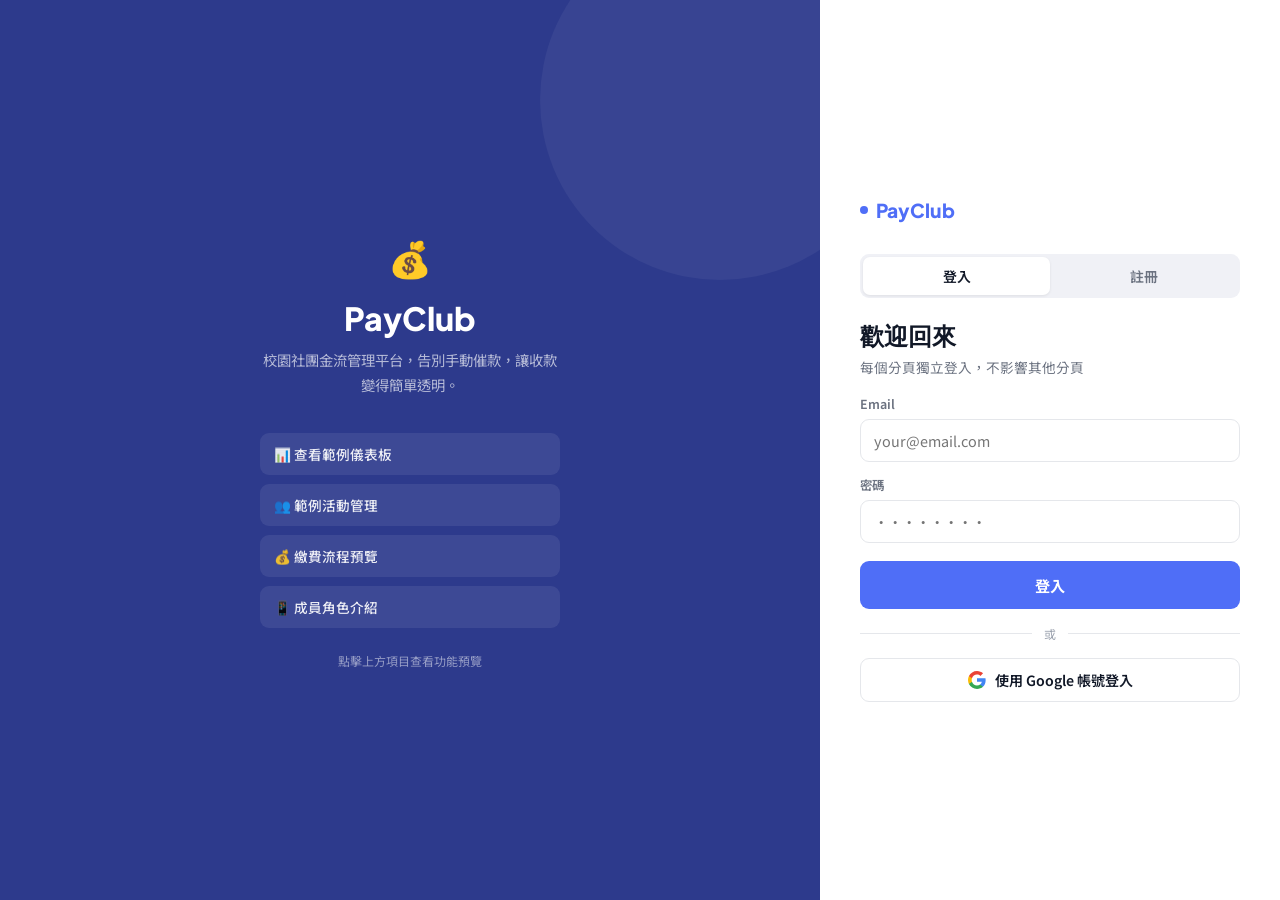
==== commit cfd145ef: "Add files via upload" ====
--- a/index.html
+++ b/index.html
@@ -1,143 +1,43 @@
 <!DOCTYPE html>
 <html lang="zh-TW">
 <head>
-<meta charset="UTF-8"><meta name="viewport" content="width=device-width, initial-scale=1.0">
-<title>PayClub — 校園團體金流管理</title>
+<meta charset="UTF-8">
+<meta name="viewport" content="width=device-width, initial-scale=1.0">
+<title>PayClub — 校園金流管理平台</title>
 <link href="https://fonts.googleapis.com/css2?family=Plus+Jakarta+Sans:wght@700;800&family=Noto+Sans+TC:wght@400;500;600;700&display=swap" rel="stylesheet">
-<link rel="stylesheet" href="shared.css">
-<script src="pc_auth.js"></script>
 <style>
-body{min-height:100vh;}
-nav{background:var(--white);border-bottom:1px solid var(--border);padding:16px 48px;display:flex;align-items:center;justify-content:space-between;position:sticky;top:0;z-index:100;box-shadow:var(--shadow);}
-.nav-logo{font-family:'Plus Jakarta Sans',sans-serif;font-weight:800;font-size:1.3rem;color:var(--accent);display:flex;align-items:center;gap:8px;}
-.nav-logo-dot{width:8px;height:8px;background:var(--accent);border-radius:50%;}
-.nav-links{display:flex;gap:16px;align-items:center;}
-.nav-links a{color:var(--text2);text-decoration:none;font-size:0.9rem;font-weight:500;transition:color 0.15s;}
-.nav-links a:hover{color:var(--text);}
-/* 右上角登入/狀態區塊 */
-.nav-auth{display:flex;align-items:center;gap:10px;}
-.nav-user-chip{display:flex;align-items:center;gap:8px;background:var(--surface);border:1px solid var(--border);border-radius:100px;padding:6px 14px 6px 8px;font-size:0.85rem;font-weight:600;color:var(--text);}
-.nav-user-av{width:24px;height:24px;border-radius:50%;background:var(--accent);color:#fff;display:flex;align-items:center;justify-content:center;font-size:0.72rem;font-weight:700;}
-
-.hero{max-width:1100px;margin:0 auto;padding:80px 48px 60px;display:grid;grid-template-columns:1fr 1fr;gap:60px;align-items:center;}
-.hero-tag{display:inline-flex;align-items:center;gap:6px;background:var(--accent-light);border:1px solid #c7d2fe;border-radius:100px;padding:5px 14px;font-size:0.78rem;color:var(--accent);font-weight:600;letter-spacing:0.05em;margin-bottom:22px;}
-.hero h1{font-family:'Plus Jakarta Sans',sans-serif;font-size:clamp(2.2rem,4vw,3.2rem);font-weight:800;line-height:1.1;letter-spacing:-0.04em;margin-bottom:18px;color:var(--text);}
-.hero h1 span{color:var(--accent);}
-.hero p{color:var(--text2);font-size:1.05rem;line-height:1.8;margin-bottom:32px;}
-.hero-btns{display:flex;gap:12px;flex-wrap:wrap;}
-.hero-right{background:var(--white);border:1px solid var(--border);border-radius:20px;padding:28px;box-shadow:var(--shadow-md);}
-.mock-topbar{background:var(--surface);border-radius:10px;padding:10px 14px;display:flex;align-items:center;gap:8px;margin-bottom:16px;}
-.mock-dot{width:8px;height:8px;border-radius:50%;}
-.mock-stats{display:grid;grid-template-columns:1fr 1fr;gap:8px;margin-bottom:12px;}
-.mock-stat{background:var(--surface);border-radius:9px;padding:12px;}
-.mock-stat-label{font-size:0.68rem;color:var(--text3);font-weight:600;margin-bottom:4px;}
-.mock-stat-val{font-family:'Plus Jakarta Sans',sans-serif;font-size:1.3rem;font-weight:800;}
-.mock-table-header{display:grid;grid-template-columns:2fr 1fr 1fr 1fr;padding:8px 12px;font-size:0.68rem;font-weight:700;color:var(--text3);text-transform:uppercase;letter-spacing:0.04em;}
-.mock-row{display:grid;grid-template-columns:2fr 1fr 1fr 1fr;padding:9px 12px;font-size:0.82rem;border-top:1px solid var(--border);align-items:center;}
-.mock-badge{display:inline-block;padding:2px 8px;border-radius:100px;font-size:0.68rem;font-weight:700;}
-.stats-strip{background:var(--white);border-top:1px solid var(--border);border-bottom:1px solid var(--border);padding:36px 48px;display:flex;justify-content:center;gap:72px;flex-wrap:wrap;}
-.strip-stat{text-align:center;}
-.strip-num{font-family:'Plus Jakarta Sans',sans-serif;font-size:2rem;font-weight:800;color:var(--accent);}
-.strip-label{font-size:0.82rem;color:var(--text2);margin-top:4px;}
-.features{max-width:1100px;margin:0 auto;padding:80px 48px;}
-.features-title{font-family:'Plus Jakarta Sans',sans-serif;font-size:2rem;font-weight:800;text-align:center;margin-bottom:8px;letter-spacing:-0.03em;}
-.features-sub{text-align:center;color:var(--text2);margin-bottom:48px;}
-.feat-grid{display:grid;grid-template-columns:repeat(3,1fr);gap:20px;}
-.feat-card{background:var(--white);border:1px solid var(--border);border-radius:var(--radius);padding:24px;box-shadow:var(--shadow);transition:all 0.2s;}
-.feat-card:hover{border-color:var(--accent);transform:translateY(-3px);box-shadow:0 8px 24px rgba(79,110,247,0.1);}
-.feat-card-icon{font-size:1.8rem;margin-bottom:14px;}
-.feat-card-title{font-family:'Plus Jakarta Sans',sans-serif;font-size:1rem;font-weight:700;margin-bottom:8px;}
-.feat-card-desc{font-size:0.86rem;color:var(--text2);line-height:1.7;}
-footer{background:var(--white);border-top:1px solid var(--border);padding:32px 48px;display:flex;align-items:center;justify-content:space-between;flex-wrap:wrap;gap:16px;}
-.footer-logo{font-family:'Plus Jakarta Sans',sans-serif;font-weight:800;font-size:1.1rem;color:var(--accent);}
-.footer-links{display:flex;gap:24px;}
-.footer-links a{color:var(--text3);text-decoration:none;font-size:0.82rem;transition:color 0.15s;}
-.footer-links a:hover{color:var(--text);}
-.footer-copy{font-size:0.78rem;color:var(--text3);}
-@media(max-width:768px){nav{padding:14px 20px;}.hero{grid-template-columns:1fr;padding:40px 20px;gap:32px;}.hero-right{display:none;}.stats-strip{gap:32px;padding:28px 20px;}.features{padding:48px 20px;}.feat-grid{grid-template-columns:1fr;}.footer-logo,.footer-links,.footer-copy{text-align:center;width:100%;justify-content:center;}}
+:root{--bg:#0f1117;--accent:#4f6ef7;--text:#f0f0ff;}
+*{margin:0;padding:0;box-sizing:border-box;}
+body{background:linear-gradient(135deg,#667eea 0%,#764ba2 100%);color:var(--text);font-family:'Noto Sans TC','Plus Jakarta Sans',sans-serif;min-height:100vh;display:flex;align-items:center;justify-content:center;}
+.container{text-align:center;max-width:600px;padding:40px 20px;}
+.logo{font-size:4rem;margin-bottom:20px;}
+h1{font-family:'Plus Jakarta Sans',sans-serif;font-size:3rem;font-weight:800;margin-bottom:16px;}
+p{font-size:1.2rem;color:rgba(255,255,255,0.8);margin-bottom:40px;}
+.btn{display:inline-block;padding:16px 48px;background:#fff;color:#667eea;border-radius:12px;font-size:1.1rem;font-weight:700;text-decoration:none;transition:all 0.3s;box-shadow:0 8px 24px rgba(0,0,0,0.2);}
+.btn:hover{transform:translateY(-2px);box-shadow:0 12px 32px rgba(0,0,0,0.3);}
+.redirect-text{margin-top:24px;font-size:0.9rem;color:rgba(255,255,255,0.6);}
 </style>
+<script>
+// 檢查是否已登入
+const user = sessionStorage.getItem('pc_current_user');
+if(user){
+  // 已登入，跳轉到儀表板
+  location.href = 'dashboard.html';
+} else {
+  // 未登入，3秒後跳轉到登入頁
+  setTimeout(() => {
+    location.href = 'login.html';
+  }, 3000);
+}
+</script>
 </head>
 <body>
-<nav>
-  <div class="nav-logo"><div class="nav-logo-dot"></div>PayClub</div>
-  <div class="nav-links">
-    <a href="#features">功能</a>
-    <a href="dashboard.html">儀表板</a>
-  </div>
-  <div class="nav-auth" id="navAuth">
-    <!-- filled by JS -->
-  </div>
-</nav>
-
-<section class="hero">
-  <div class="hero-left">
-    <div class="hero-tag">🎓 專為校園社團設計</div>
-    <h1>社團收款<br><span>不再靠 LINE 催</span></h1>
-    <p>一鍵生成收款連結，自動追蹤誰繳了誰沒繳，讓系統幫你催款——幹部終於可以專心在重要的事上。</p>
-    <div class="hero-btns">
-      <a href="dashboard.html" class="btn btn-primary" id="heroCta" style="padding:13px 28px;font-size:1rem;">進入儀表板 →</a>
-      <a href="dashboard.html" class="btn btn-secondary" style="padding:13px 28px;font-size:1rem;">查看 Demo →</a>
-    </div>
-  </div>
-  <div class="hero-right">
-    <div class="mock-topbar"><div class="mock-dot" style="background:#ff5f57"></div><div class="mock-dot" style="background:#ffc130"></div><div class="mock-dot" style="background:#27c93f"></div><span style="font-size:0.75rem;color:var(--text3);margin-left:6px">PayClub — 迎新活動費用</span></div>
-    <div class="mock-stats">
-      <div class="mock-stat"><div class="mock-stat-label">已收款</div><div class="mock-stat-val" style="color:var(--green)">$8,400</div></div>
-      <div class="mock-stat"><div class="mock-stat-label">繳費率</div><div class="mock-stat-val" style="color:var(--accent)">70%</div></div>
-    </div>
-    <div style="background:var(--surface);border-radius:10px;overflow:hidden;">
-      <div class="mock-table-header"><span>姓名</span><span>金額</span><span>時間</span><span>狀態</span></div>
-      <div class="mock-row"><span style="font-weight:600">林小明</span><span>$200</span><span style="color:var(--text3)">10/05</span><span><span class="mock-badge" style="background:var(--green-light);color:var(--green)">已繳</span></span></div>
-      <div class="mock-row"><span style="font-weight:600">陳美玲</span><span>$200</span><span style="color:var(--text3)">10/06</span><span><span class="mock-badge" style="background:var(--green-light);color:var(--green)">已繳</span></span></div>
-      <div class="mock-row"><span style="font-weight:600">王大衛</span><span>$200</span><span style="color:var(--text3)">—</span><span><span class="mock-badge" style="background:var(--orange-light);color:var(--orange)">待繳</span></span></div>
-      <div class="mock-row"><span style="font-weight:600">張雅婷</span><span>$200</span><span style="color:var(--text3)">—</span><span><span class="mock-badge" style="background:var(--red-light);color:var(--red)">逾期</span></span></div>
-    </div>
-  </div>
-</section>
-
-<div class="stats-strip">
-  <div class="strip-stat"><div class="strip-num">120萬</div><div class="strip-label">台灣在學大學生</div></div>
-  <div class="strip-stat"><div class="strip-num">10萬+</div><div class="strip-label">社團 / 班級數量</div></div>
-  <div class="strip-stat"><div class="strip-num">3~5hr</div><div class="strip-label">每次活動節省時間</div></div>
-  <div class="strip-stat"><div class="strip-num">$0</div><div class="strip-label">基本方案免費</div></div>
+<div class="container">
+  <div class="logo">💰</div>
+  <h1>PayClub</h1>
+  <p>校園社團金流管理平台</p>
+  <a href="login.html" class="btn">立即開始</a>
+  <div class="redirect-text">正在跳轉到登入頁面...</div>
 </div>
-
-<section class="features" id="features">
-  <div class="features-title">一個平台，解決所有金流問題</div>
-  <div class="features-sub">從收款到報表，PayClub 幫你全部搞定</div>
-  <div class="feat-grid">
-    <div class="feat-card"><div class="feat-card-icon">🔗</div><div class="feat-card-title">一鍵收款連結</div><div class="feat-card-desc">設定金額與截止日，自動生成專屬連結，分享到任何平台即可。</div></div>
-    <div class="feat-card"><div class="feat-card-icon">📊</div><div class="feat-card-title">即時狀態追蹤</div><div class="feat-card-desc">儀表板即時顯示已繳 / 未繳名單，不用再手動比對。</div></div>
-    <div class="feat-card"><div class="feat-card-icon">🔔</div><div class="feat-card-title">自動催款提醒</div><div class="feat-card-desc">截止前自動推播提醒未繳者，讓系統幫你說難開口的話。</div></div>
-    <div class="feat-card"><div class="feat-card-icon">👥</div><div class="feat-card-title">成員角色分類</div><div class="feat-card-desc">繳費者、統計者、觀察者各司其職，不是每個人都要繳款。</div></div>
-    <div class="feat-card"><div class="feat-card-icon">📄</div><div class="feat-card-title">財務報表匯出</div><div class="feat-card-desc">收支明細一鍵生成 PDF，核銷與交接輕鬆搞定。</div></div>
-    <div class="feat-card"><div class="feat-card-icon">💳</div><div class="feat-card-title">多元支付方式</div><div class="feat-card-desc">支援 LINE Pay、街口、信用卡、ATM，成員自選方式。</div></div>
-  </div>
-</section>
-
-<footer>
-  <div class="footer-logo">PayClub</div>
-  <div class="footer-links"><a href="#">關於我們</a><a href="#">隱私政策</a><a href="login.html">登入</a></div>
-  <div class="footer-copy">© 2025 PayClub · 跨校跨產業金融科技競賽</div>
-</footer>
-
-<script>
-const authArea = document.getElementById('navAuth');
-if(PC_isLoggedIn()){
-  const u = PC_getUser();
-  const uName = u.name || u.email || '使用者';
-  authArea.innerHTML = `
-    <div class="nav-user-chip">
-      <div class="nav-user-av">${uName.slice(0,1).toUpperCase()}</div>
-      ${uName}
-    </div>
-    <a href="dashboard.html" class="btn btn-primary" style="color:#fff;padding:8px 18px;">進入儀表板</a>`;
-} else {
-  authArea.innerHTML = `
-    <a href="login.html" style="color:var(--text2);text-decoration:none;font-size:0.9rem;font-weight:500;">登入</a>
-    <a href="login.html?mode=register" class="btn btn-primary" style="color:#fff;padding:8px 18px;">免費開始</a>`;
-  document.getElementById('heroCta').textContent = '免費開始使用';
-  document.getElementById('heroCta').href = 'login.html?mode=register';
-}
-</script>
-</body></html>
+</body>
+</html>
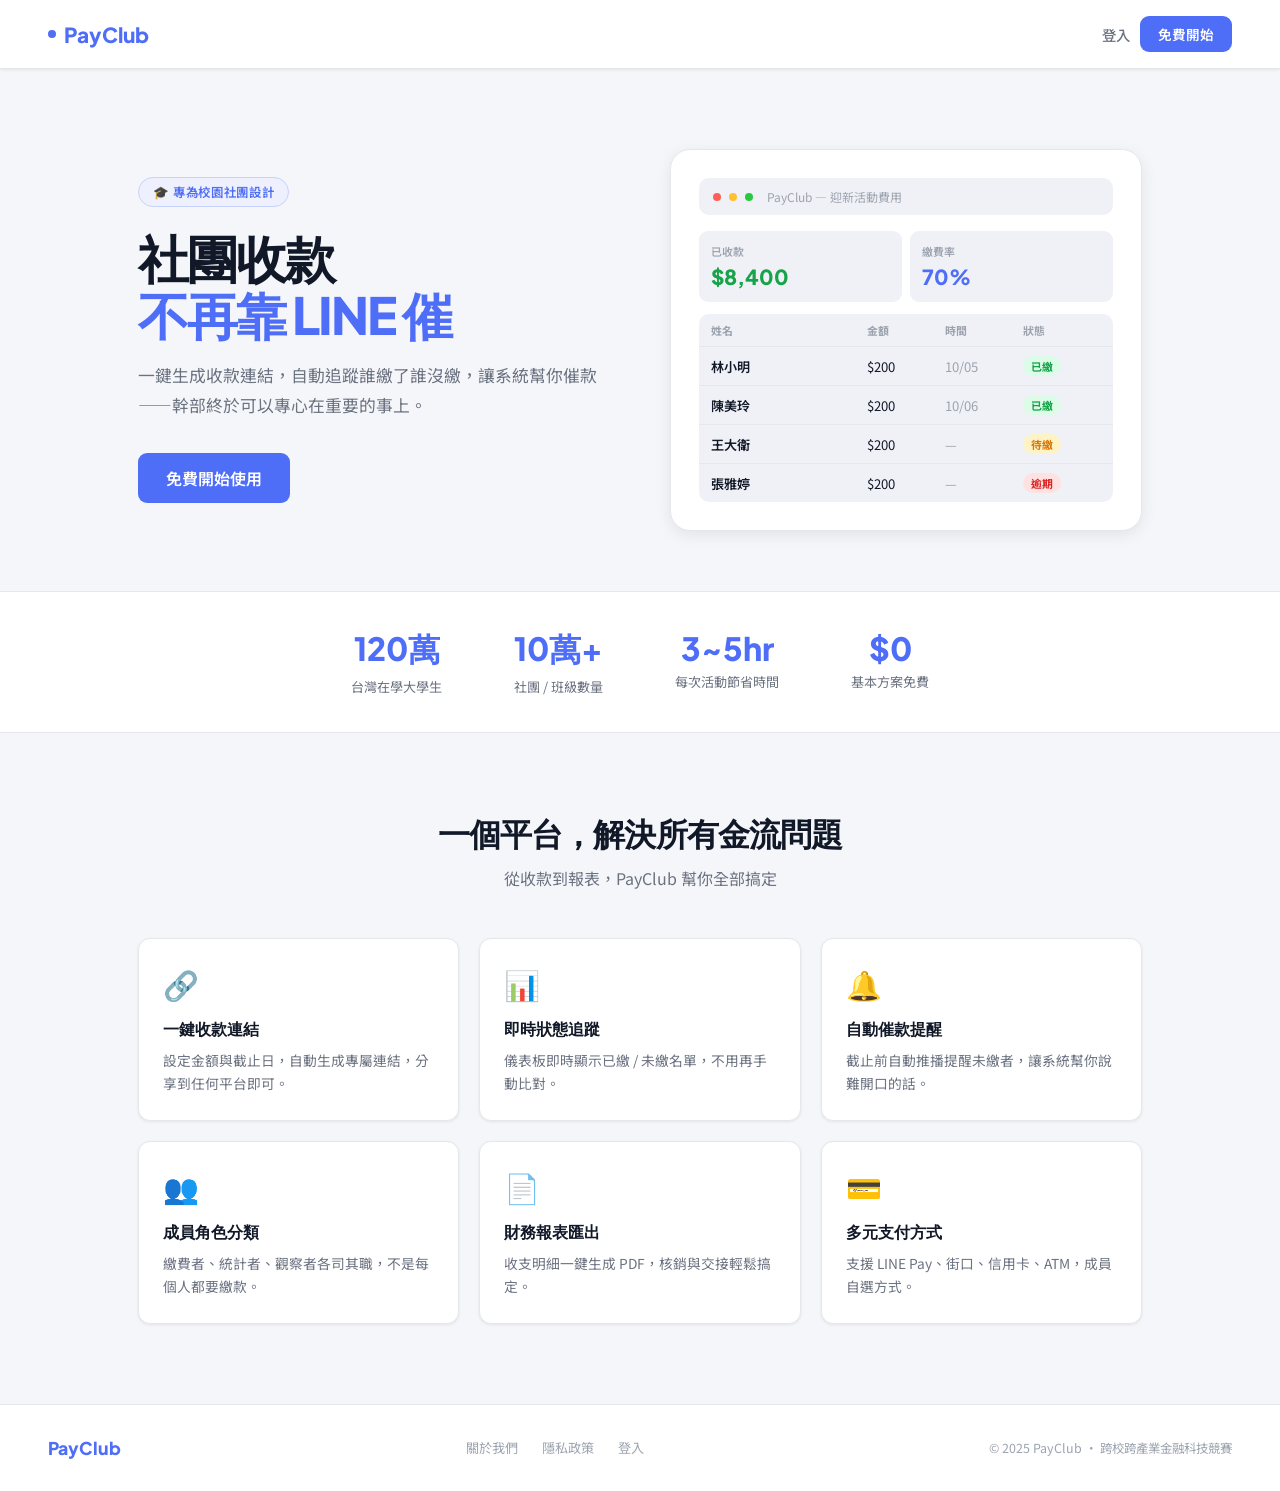
==== commit c3386a1b: "Add files via upload" ====
--- a/index.html
+++ b/index.html
@@ -1,43 +1,138 @@
 <!DOCTYPE html>
 <html lang="zh-TW">
 <head>
-<meta charset="UTF-8">
-<meta name="viewport" content="width=device-width, initial-scale=1.0">
-<title>PayClub — 校園金流管理平台</title>
+<meta charset="UTF-8"><meta name="viewport" content="width=device-width, initial-scale=1.0">
+<title>PayClub — 校園團體金流管理</title>
 <link href="https://fonts.googleapis.com/css2?family=Plus+Jakarta+Sans:wght@700;800&family=Noto+Sans+TC:wght@400;500;600;700&display=swap" rel="stylesheet">
+<link rel="stylesheet" href="shared.css">
+<script src="pc_auth.js"></script>
 <style>
-:root{--bg:#0f1117;--accent:#4f6ef7;--text:#f0f0ff;}
-*{margin:0;padding:0;box-sizing:border-box;}
-body{background:linear-gradient(135deg,#667eea 0%,#764ba2 100%);color:var(--text);font-family:'Noto Sans TC','Plus Jakarta Sans',sans-serif;min-height:100vh;display:flex;align-items:center;justify-content:center;}
-.container{text-align:center;max-width:600px;padding:40px 20px;}
-.logo{font-size:4rem;margin-bottom:20px;}
-h1{font-family:'Plus Jakarta Sans',sans-serif;font-size:3rem;font-weight:800;margin-bottom:16px;}
-p{font-size:1.2rem;color:rgba(255,255,255,0.8);margin-bottom:40px;}
-.btn{display:inline-block;padding:16px 48px;background:#fff;color:#667eea;border-radius:12px;font-size:1.1rem;font-weight:700;text-decoration:none;transition:all 0.3s;box-shadow:0 8px 24px rgba(0,0,0,0.2);}
-.btn:hover{transform:translateY(-2px);box-shadow:0 12px 32px rgba(0,0,0,0.3);}
-.redirect-text{margin-top:24px;font-size:0.9rem;color:rgba(255,255,255,0.6);}
+body{min-height:100vh;}
+nav{background:var(--white);border-bottom:1px solid var(--border);padding:16px 48px;display:flex;align-items:center;justify-content:space-between;position:sticky;top:0;z-index:100;box-shadow:var(--shadow);}
+.nav-logo{font-family:'Plus Jakarta Sans',sans-serif;font-weight:800;font-size:1.3rem;color:var(--accent);display:flex;align-items:center;gap:8px;}
+.nav-logo-dot{width:8px;height:8px;background:var(--accent);border-radius:50%;}
+.nav-links{display:flex;gap:16px;align-items:center;}
+.nav-links a{color:var(--text2);text-decoration:none;font-size:0.9rem;font-weight:500;transition:color 0.15s;}
+.nav-links a:hover{color:var(--text);}
+/* 右上角登入/狀態區塊 */
+.nav-auth{display:flex;align-items:center;gap:10px;}
+.nav-user-chip{display:flex;align-items:center;gap:8px;background:var(--surface);border:1px solid var(--border);border-radius:100px;padding:6px 14px 6px 8px;font-size:0.85rem;font-weight:600;color:var(--text);}
+.nav-user-av{width:24px;height:24px;border-radius:50%;background:var(--accent);color:#fff;display:flex;align-items:center;justify-content:center;font-size:0.72rem;font-weight:700;}
+
+.hero{max-width:1100px;margin:0 auto;padding:80px 48px 60px;display:grid;grid-template-columns:1fr 1fr;gap:60px;align-items:center;}
+.hero-tag{display:inline-flex;align-items:center;gap:6px;background:var(--accent-light);border:1px solid #c7d2fe;border-radius:100px;padding:5px 14px;font-size:0.78rem;color:var(--accent);font-weight:600;letter-spacing:0.05em;margin-bottom:22px;}
+.hero h1{font-family:'Plus Jakarta Sans',sans-serif;font-size:clamp(2.2rem,4vw,3.2rem);font-weight:800;line-height:1.1;letter-spacing:-0.04em;margin-bottom:18px;color:var(--text);}
+.hero h1 span{color:var(--accent);}
+.hero p{color:var(--text2);font-size:1.05rem;line-height:1.8;margin-bottom:32px;}
+.hero-btns{display:flex;gap:12px;flex-wrap:wrap;}
+.hero-right{background:var(--white);border:1px solid var(--border);border-radius:20px;padding:28px;box-shadow:var(--shadow-md);}
+.mock-topbar{background:var(--surface);border-radius:10px;padding:10px 14px;display:flex;align-items:center;gap:8px;margin-bottom:16px;}
+.mock-dot{width:8px;height:8px;border-radius:50%;}
+.mock-stats{display:grid;grid-template-columns:1fr 1fr;gap:8px;margin-bottom:12px;}
+.mock-stat{background:var(--surface);border-radius:9px;padding:12px;}
+.mock-stat-label{font-size:0.68rem;color:var(--text3);font-weight:600;margin-bottom:4px;}
+.mock-stat-val{font-family:'Plus Jakarta Sans',sans-serif;font-size:1.3rem;font-weight:800;}
+.mock-table-header{display:grid;grid-template-columns:2fr 1fr 1fr 1fr;padding:8px 12px;font-size:0.68rem;font-weight:700;color:var(--text3);text-transform:uppercase;letter-spacing:0.04em;}
+.mock-row{display:grid;grid-template-columns:2fr 1fr 1fr 1fr;padding:9px 12px;font-size:0.82rem;border-top:1px solid var(--border);align-items:center;}
+.mock-badge{display:inline-block;padding:2px 8px;border-radius:100px;font-size:0.68rem;font-weight:700;}
+.stats-strip{background:var(--white);border-top:1px solid var(--border);border-bottom:1px solid var(--border);padding:36px 48px;display:flex;justify-content:center;gap:72px;flex-wrap:wrap;}
+.strip-stat{text-align:center;}
+.strip-num{font-family:'Plus Jakarta Sans',sans-serif;font-size:2rem;font-weight:800;color:var(--accent);}
+.strip-label{font-size:0.82rem;color:var(--text2);margin-top:4px;}
+.features{max-width:1100px;margin:0 auto;padding:80px 48px;}
+.features-title{font-family:'Plus Jakarta Sans',sans-serif;font-size:2rem;font-weight:800;text-align:center;margin-bottom:8px;letter-spacing:-0.03em;}
+.features-sub{text-align:center;color:var(--text2);margin-bottom:48px;}
+.feat-grid{display:grid;grid-template-columns:repeat(3,1fr);gap:20px;}
+.feat-card{background:var(--white);border:1px solid var(--border);border-radius:var(--radius);padding:24px;box-shadow:var(--shadow);transition:all 0.2s;}
+.feat-card:hover{border-color:var(--accent);transform:translateY(-3px);box-shadow:0 8px 24px rgba(79,110,247,0.1);}
+.feat-card-icon{font-size:1.8rem;margin-bottom:14px;}
+.feat-card-title{font-family:'Plus Jakarta Sans',sans-serif;font-size:1rem;font-weight:700;margin-bottom:8px;}
+.feat-card-desc{font-size:0.86rem;color:var(--text2);line-height:1.7;}
+footer{background:var(--white);border-top:1px solid var(--border);padding:32px 48px;display:flex;align-items:center;justify-content:space-between;flex-wrap:wrap;gap:16px;}
+.footer-logo{font-family:'Plus Jakarta Sans',sans-serif;font-weight:800;font-size:1.1rem;color:var(--accent);}
+.footer-links{display:flex;gap:24px;}
+.footer-links a{color:var(--text3);text-decoration:none;font-size:0.82rem;transition:color 0.15s;}
+.footer-links a:hover{color:var(--text);}
+.footer-copy{font-size:0.78rem;color:var(--text3);}
+@media(max-width:768px){nav{padding:14px 20px;}.hero{grid-template-columns:1fr;padding:40px 20px;gap:32px;}.hero-right{display:none;}.stats-strip{gap:32px;padding:28px 20px;}.features{padding:48px 20px;}.feat-grid{grid-template-columns:1fr;}.footer-logo,.footer-links,.footer-copy{text-align:center;width:100%;justify-content:center;}}
 </style>
+</head>
+<body>
+<nav>
+  <div class="nav-logo"><div class="nav-logo-dot"></div>PayClub</div>
+  <div class="nav-auth" id="navAuth">
+    <!-- filled by JS -->
+  </div>
+</nav>
+
+<section class="hero">
+  <div class="hero-left">
+    <div class="hero-tag">🎓 專為校園社團設計</div>
+    <h1>社團收款<br><span>不再靠 LINE 催</span></h1>
+    <p>一鍵生成收款連結，自動追蹤誰繳了誰沒繳，讓系統幫你催款——幹部終於可以專心在重要的事上。</p>
+    <div class="hero-btns">
+      <a href="dashboard.html" class="btn btn-primary" id="heroCta" style="padding:13px 28px;font-size:1rem;">進入儀表板 →</a>
+    </div>
+  </div>
+  <div class="hero-right">
+    <div class="mock-topbar"><div class="mock-dot" style="background:#ff5f57"></div><div class="mock-dot" style="background:#ffc130"></div><div class="mock-dot" style="background:#27c93f"></div><span style="font-size:0.75rem;color:var(--text3);margin-left:6px">PayClub — 迎新活動費用</span></div>
+    <div class="mock-stats">
+      <div class="mock-stat"><div class="mock-stat-label">已收款</div><div class="mock-stat-val" style="color:var(--green)">$8,400</div></div>
+      <div class="mock-stat"><div class="mock-stat-label">繳費率</div><div class="mock-stat-val" style="color:var(--accent)">70%</div></div>
+    </div>
+    <div style="background:var(--surface);border-radius:10px;overflow:hidden;">
+      <div class="mock-table-header"><span>姓名</span><span>金額</span><span>時間</span><span>狀態</span></div>
+      <div class="mock-row"><span style="font-weight:600">林小明</span><span>$200</span><span style="color:var(--text3)">10/05</span><span><span class="mock-badge" style="background:var(--green-light);color:var(--green)">已繳</span></span></div>
+      <div class="mock-row"><span style="font-weight:600">陳美玲</span><span>$200</span><span style="color:var(--text3)">10/06</span><span><span class="mock-badge" style="background:var(--green-light);color:var(--green)">已繳</span></span></div>
+      <div class="mock-row"><span style="font-weight:600">王大衛</span><span>$200</span><span style="color:var(--text3)">—</span><span><span class="mock-badge" style="background:var(--orange-light);color:var(--orange)">待繳</span></span></div>
+      <div class="mock-row"><span style="font-weight:600">張雅婷</span><span>$200</span><span style="color:var(--text3)">—</span><span><span class="mock-badge" style="background:var(--red-light);color:var(--red)">逾期</span></span></div>
+    </div>
+  </div>
+</section>
+
+<div class="stats-strip">
+  <div class="strip-stat"><div class="strip-num">120萬</div><div class="strip-label">台灣在學大學生</div></div>
+  <div class="strip-stat"><div class="strip-num">10萬+</div><div class="strip-label">社團 / 班級數量</div></div>
+  <div class="strip-stat"><div class="strip-num">3~5hr</div><div class="strip-label">每次活動節省時間</div></div>
+  <div class="strip-stat"><div class="strip-num">$0</div><div class="strip-label">基本方案免費</div></div>
+</div>
+
+<section class="features" id="features">
+  <div class="features-title">一個平台，解決所有金流問題</div>
+  <div class="features-sub">從收款到報表，PayClub 幫你全部搞定</div>
+  <div class="feat-grid">
+    <div class="feat-card"><div class="feat-card-icon">🔗</div><div class="feat-card-title">一鍵收款連結</div><div class="feat-card-desc">設定金額與截止日，自動生成專屬連結，分享到任何平台即可。</div></div>
+    <div class="feat-card"><div class="feat-card-icon">📊</div><div class="feat-card-title">即時狀態追蹤</div><div class="feat-card-desc">儀表板即時顯示已繳 / 未繳名單，不用再手動比對。</div></div>
+    <div class="feat-card"><div class="feat-card-icon">🔔</div><div class="feat-card-title">自動催款提醒</div><div class="feat-card-desc">截止前自動推播提醒未繳者，讓系統幫你說難開口的話。</div></div>
+    <div class="feat-card"><div class="feat-card-icon">👥</div><div class="feat-card-title">成員角色分類</div><div class="feat-card-desc">繳費者、統計者、觀察者各司其職，不是每個人都要繳款。</div></div>
+    <div class="feat-card"><div class="feat-card-icon">📄</div><div class="feat-card-title">財務報表匯出</div><div class="feat-card-desc">收支明細一鍵生成 PDF，核銷與交接輕鬆搞定。</div></div>
+    <div class="feat-card"><div class="feat-card-icon">💳</div><div class="feat-card-title">多元支付方式</div><div class="feat-card-desc">支援 LINE Pay、街口、信用卡、ATM，成員自選方式。</div></div>
+  </div>
+</section>
+
+<footer>
+  <div class="footer-logo">PayClub</div>
+  <div class="footer-links"><a href="#">關於我們</a><a href="#">隱私政策</a><a href="login.html">登入</a></div>
+  <div class="footer-copy">© 2025 PayClub · 跨校跨產業金融科技競賽</div>
+</footer>
+
 <script>
-// 檢查是否已登入
-const user = sessionStorage.getItem('pc_current_user');
-if(user){
-  // 已登入，跳轉到儀表板
-  location.href = 'dashboard.html';
+const authArea = document.getElementById('navAuth');
+if(PC_isLoggedIn()){
+  const u = PC_getUser();
+  const uName = u.name || u.email || '使用者';
+  authArea.innerHTML = `
+    <div class="nav-user-chip">
+      <div class="nav-user-av">${uName.slice(0,1).toUpperCase()}</div>
+      ${uName}
+    </div>
+    <a href="dashboard.html" class="btn btn-primary" style="color:#fff;padding:8px 18px;">進入儀表板</a>`;
 } else {
-  // 未登入，3秒後跳轉到登入頁
-  setTimeout(() => {
-    location.href = 'login.html';
-  }, 3000);
+  authArea.innerHTML = `
+    <a href="login.html" style="color:var(--text2);text-decoration:none;font-size:0.9rem;font-weight:500;">登入</a>
+    <a href="login.html?mode=register" class="btn btn-primary" style="color:#fff;padding:8px 18px;">免費開始</a>`;
+  document.getElementById('heroCta').textContent = '免費開始使用';
+  document.getElementById('heroCta').href = 'login.html?mode=register';
 }
 </script>
-</head>
-<body>
-<div class="container">
-  <div class="logo">💰</div>
-  <h1>PayClub</h1>
-  <p>校園社團金流管理平台</p>
-  <a href="login.html" class="btn">立即開始</a>
-  <div class="redirect-text">正在跳轉到登入頁面...</div>
-</div>
-</body>
-</html>
+</body></html>
--- a/shared.css
+++ b/shared.css
@@ -0,0 +1,176 @@
+/* PayClub Shared Styles v3 — Mobile First */
+:root{
+  --bg:#f5f6fa; --white:#ffffff; --surface:#f0f1f6;
+  --accent:#4f6ef7; --accent-light:#eef0fe; --accent-dark:#3a56d4;
+  --green:#16a34a; --green-light:#dcfce7;
+  --orange:#d97706; --orange-light:#fef3c7;
+  --red:#dc2626; --red-light:#fee2e2;
+  --text:#111827; --text2:#6b7280; --text3:#9ca3af;
+  --border:#e5e7eb; --border2:#d1d5db;
+  --shadow:0 1px 3px rgba(0,0,0,0.08);
+  --shadow-md:0 4px 16px rgba(0,0,0,0.08);
+  --radius:12px;
+  --sidebar-w:220px;
+}
+*{margin:0;padding:0;box-sizing:border-box;}
+html{font-size:16px;}
+body{background:var(--bg);color:var(--text);font-family:'Noto Sans TC','Plus Jakarta Sans',sans-serif;}
+
+/* ── MOBILE NAV (hamburger) ── */
+.mobile-nav{display:none;position:fixed;top:0;left:0;right:0;z-index:80;background:var(--white);border-bottom:1px solid var(--border);padding:12px 16px;align-items:center;justify-content:space-between;box-shadow:var(--shadow);}
+.mobile-nav-logo{font-family:'Plus Jakarta Sans',sans-serif;font-weight:800;font-size:1.1rem;color:var(--accent);display:flex;align-items:center;gap:6px;}
+.hamburger{background:none;border:1px solid var(--border);border-radius:8px;padding:7px 10px;cursor:pointer;font-size:1.1rem;color:var(--text2);}
+.mobile-overlay{display:none;position:fixed;inset:0;background:rgba(0,0,0,0.4);z-index:89;}
+.mobile-overlay.show{display:block;}
+
+/* ── SIDEBAR ── */
+.sidebar{width:var(--sidebar-w);background:var(--white);border-right:1px solid var(--border);display:flex;flex-direction:column;position:fixed;top:0;bottom:0;z-index:90;box-shadow:var(--shadow);transition:transform 0.25s ease;}
+.sidebar-logo{padding:20px 18px;border-bottom:1px solid var(--border);display:flex;align-items:center;gap:8px;font-family:'Plus Jakarta Sans',sans-serif;font-weight:800;font-size:1.15rem;color:var(--accent);}
+.logo-dot{width:8px;height:8px;background:var(--accent);border-radius:50%;}
+.sidebar-nav{padding:10px 8px;flex:1;overflow-y:auto;}
+.nav-section{font-size:0.66rem;font-weight:700;color:var(--text3);letter-spacing:0.08em;text-transform:uppercase;padding:10px 10px 4px;margin-top:4px;}
+.nav-item{display:flex;align-items:center;gap:10px;padding:10px 12px;border-radius:9px;color:var(--text2);font-size:0.86rem;font-weight:500;cursor:pointer;transition:all 0.15s;margin-bottom:2px;text-decoration:none;}
+.nav-item:hover{background:var(--surface);color:var(--text);}
+.nav-item.active{background:var(--accent-light);color:var(--accent);font-weight:600;}
+.nav-item .icon{font-size:1rem;width:18px;text-align:center;flex-shrink:0;}
+.nav-event{font-size:0.81rem;padding:6px 10px 6px 38px;border-radius:8px;color:var(--text2);display:flex;align-items:center;justify-content:space-between;text-decoration:none;transition:all 0.15s;margin-bottom:2px;}
+.nav-event:hover{background:var(--surface);color:var(--text);}
+.nav-event.current{background:var(--accent-light);color:var(--accent);font-weight:600;}
+.sidebar-bottom{padding:10px 8px;border-top:1px solid var(--border);}
+.user-card{display:flex;align-items:center;gap:8px;padding:10px 12px;border-radius:9px;background:var(--surface);}
+.avatar{width:30px;height:30px;border-radius:50%;background:var(--accent);display:flex;align-items:center;justify-content:center;font-size:0.78rem;font-weight:700;color:#fff;flex-shrink:0;}
+.user-info{flex:1;min-width:0;}
+.user-name{font-size:0.83rem;font-weight:600;white-space:nowrap;overflow:hidden;text-overflow:ellipsis;}
+.user-role{font-size:0.68rem;color:var(--text3);}
+.logout-btn{background:var(--red-light);border:1px solid #fecaca;color:var(--red);cursor:pointer;font-size:0.72rem;font-weight:700;padding:5px 9px;border-radius:6px;transition:all 0.15s;font-family:'Noto Sans TC',sans-serif;white-space:nowrap;flex-shrink:0;}
+.logout-btn:hover{background:#fecaca;}
+
+/* ── MAIN ── */
+.main{margin-left:var(--sidebar-w);flex:1;padding:28px 32px;min-height:100vh;}
+.topbar{display:flex;align-items:flex-start;justify-content:space-between;margin-bottom:24px;gap:12px;flex-wrap:wrap;}
+.page-title{font-family:'Plus Jakarta Sans',sans-serif;font-size:1.5rem;font-weight:800;color:var(--text);letter-spacing:-0.02em;}
+.page-sub{color:var(--text2);font-size:0.86rem;margin-top:4px;}
+.topbar-actions{display:flex;gap:8px;flex-wrap:wrap;flex-shrink:0;}
+
+/* ── BUTTONS ── */
+.btn{padding:9px 16px;border-radius:9px;font-size:0.85rem;font-weight:600;cursor:pointer;border:none;font-family:'Noto Sans TC',sans-serif;transition:all 0.15s;display:inline-flex;align-items:center;gap:6px;text-decoration:none;}
+.btn-primary{background:var(--accent);color:#fff!important;}
+.btn-primary:hover{background:var(--accent-dark);transform:translateY(-1px);box-shadow:0 4px 12px rgba(79,110,247,0.3);}
+.btn-secondary{background:var(--white);color:var(--text);border:1.5px solid var(--border);}
+.btn-secondary:hover{border-color:var(--border2);background:var(--surface);}
+.btn-ghost{background:transparent;color:var(--text2);border:1.5px solid var(--border);}
+.btn-ghost:hover{background:var(--surface);color:var(--text);}
+.btn-danger{background:var(--red-light);color:var(--red);border:1px solid #fecaca;}
+.btn-danger:hover{background:#fecaca;}
+.btn-green{background:var(--green-light);color:var(--green);border:1px solid #bbf7d0;}
+.btn-green:hover{background:#bbf7d0;}
+
+/* ── CARDS ── */
+.card{background:var(--white);border:1px solid var(--border);border-radius:var(--radius);box-shadow:var(--shadow);}
+
+/* ── BADGES ── */
+.badge{display:inline-flex;align-items:center;padding:2px 9px;border-radius:100px;font-size:0.7rem;font-weight:700;}
+.badge-green{background:var(--green-light);color:var(--green);}
+.badge-orange{background:var(--orange-light);color:var(--orange);}
+.badge-red{background:var(--red-light);color:var(--red);}
+.badge-gray{background:var(--surface);color:var(--text2);}
+.badge-blue{background:var(--accent-light);color:var(--accent);}
+
+/* ── FORM ── */
+.form-group{margin-bottom:14px;}
+.form-label{display:block;font-size:0.78rem;font-weight:600;color:var(--text2);margin-bottom:6px;}
+.form-input{width:100%;background:var(--white);border:1.5px solid var(--border);border-radius:9px;padding:10px 13px;color:var(--text);font-size:0.9rem;font-family:'Noto Sans TC',sans-serif;outline:none;transition:border-color 0.15s;}
+.form-input:focus{border-color:var(--accent);}
+select.form-input{cursor:pointer;}
+textarea.form-input{resize:vertical;}
+
+/* ── PROGRESS ── */
+.progress-bar{height:6px;background:var(--surface);border-radius:100px;overflow:hidden;}
+.progress-fill{height:100%;border-radius:100px;background:linear-gradient(90deg,var(--accent),#06b6d4);transition:width 0.8s cubic-bezier(0.16,1,0.3,1);}
+.progress-fill.green{background:linear-gradient(90deg,var(--green),#4ade80);}
+
+/* ── TOAST ── */
+.toast{position:fixed;bottom:20px;right:20px;background:var(--text);color:#fff;border-radius:10px;padding:11px 16px;font-size:0.85rem;transform:translateY(60px);opacity:0;transition:all 0.3s;z-index:9999;box-shadow:var(--shadow-md);max-width:280px;}
+.toast.show{transform:translateY(0);opacity:1;}
+
+/* ── MODAL ── */
+.overlay{position:fixed;inset:0;background:rgba(0,0,0,0.4);backdrop-filter:blur(2px);z-index:200;display:none;align-items:center;justify-content:center;padding:16px;}
+.overlay.show{display:flex;}
+.modal{background:var(--white);border-radius:16px;padding:24px;width:100%;max-width:460px;box-shadow:0 20px 60px rgba(0,0,0,0.15);animation:slideUp 0.22s ease;max-height:90vh;overflow-y:auto;}
+@keyframes slideUp{from{opacity:0;transform:translateY(14px)}to{opacity:1;transform:translateY(0)}}
+.modal-title{font-family:'Plus Jakarta Sans',sans-serif;font-size:1.1rem;font-weight:800;margin-bottom:16px;}
+.modal-actions{display:flex;gap:8px;margin-top:16px;}
+
+/* ── RESPONSIVE ── */
+@media(max-width:768px){
+  .mobile-nav{display:flex;}
+  .sidebar{transform:translateX(-100%);top:0;}
+  .sidebar.open{transform:translateX(0);}
+  .main{margin-left:0;padding:70px 16px 24px;}
+  .topbar{flex-direction:column;align-items:flex-start;}
+  .topbar-actions{width:100%;}
+  .topbar-actions .btn{flex:1;justify-content:center;}
+  .page-title{font-size:1.3rem;}
+}
+@media(max-width:480px){
+  .main{padding:64px 12px 20px;}
+  .btn{padding:8px 12px;font-size:0.82rem;}
+}
+/* ── 通知中心標籤 ── */
+.nav-item .badge-notify{background:var(--red);color:#fff;font-size:0.65rem;padding:1px 5px;border-radius:100px;margin-left:auto;}
+.dot-notify{width:8px;height:8px;background:var(--red);border-radius:50%;position:absolute;top:10px;right:12px;border:2px solid var(--white);}
+
+/* ── 多選角色彈窗專用 ── */
+.role-option{display:flex;align-items:center;gap:10px;padding:12px;background:var(--surface);border-radius:9px;margin-bottom:8px;cursor:pointer;transition:all 0.15s;border:1.5px solid transparent;}
+.role-option:hover{background:var(--accent-light);}
+.role-option.selected{border-color:var(--accent);background:var(--accent-light);}
+.role-check{width:18px;height:18px;border-radius:4px;border:2px solid var(--border2);display:flex;align-items:center;justify-content:center;transition:all 0.15s;}
+.role-option.selected .role-check{background:var(--accent);border-color:var(--accent);}
+.role-option.selected .role-check::after{content:'✓';color:#fff;font-size:0.7rem;font-weight:700;}
+
+/* ── 列表顯示「已退出」 ── */
+.status-exited{opacity:0.6;filter:grayscale(1);}
+/* ── 側邊欄下拉選單 ── */
+.sidebar-menu-header { font-size:0.7rem; font-weight:700; color:var(--text3); letter-spacing:0.05em; padding:12px 10px 6px; margin-top:4px; display:flex; justify-content:space-between; align-items:center; cursor:pointer; user-select:none; transition:color 0.15s; }
+.sidebar-menu-header:hover { color:var(--accent); }
+.sidebar-menu-list { display:none; flex-direction:column; }
+.sidebar-menu-list.open { display:flex; }
+.chevron { transition:transform 0.2s; font-size:0.6rem; }
+.chevron.open { transform:rotate(180deg); }
+
+/* ── 儀表板分類過濾器 ── */
+.dash-filter-wrap { display:flex; background:var(--surface); border-radius:8px; padding:3px; gap:2px; }
+.dash-filter-btn { background:transparent; border:none; padding:5px 14px; font-size:0.78rem; font-weight:600; color:var(--text2); border-radius:6px; cursor:pointer; transition:all 0.15s; font-family:'Noto Sans TC',sans-serif; }
+.dash-filter-btn:hover { color:var(--text); }
+.dash-filter-btn.active { background:var(--white); color:var(--accent); box-shadow:var(--shadow); }
+
+/* ── 修正郵件過長時的顯示 ── */
+.user-email {
+  max-width: 110px;
+  overflow: hidden;
+  text-overflow: ellipsis;
+  white-space: nowrap;
+  display: block;
+  font-size: 0.68rem;
+  color: var(--text3);
+  opacity: 0.9;
+  margin-top: 2px;
+}
+
+.sidebar-user .user-email,
+.user-card .user-email {
+  max-width: 110px;
+  overflow: hidden;
+  text-overflow: ellipsis;
+  white-space: nowrap;
+  display: block;
+  font-size: 0.68rem;
+}
+
+.user-info .user-email {
+  max-width: 110px;
+  overflow: hidden;
+  text-overflow: ellipsis;
+  white-space: nowrap;
+  display: block;
+}
